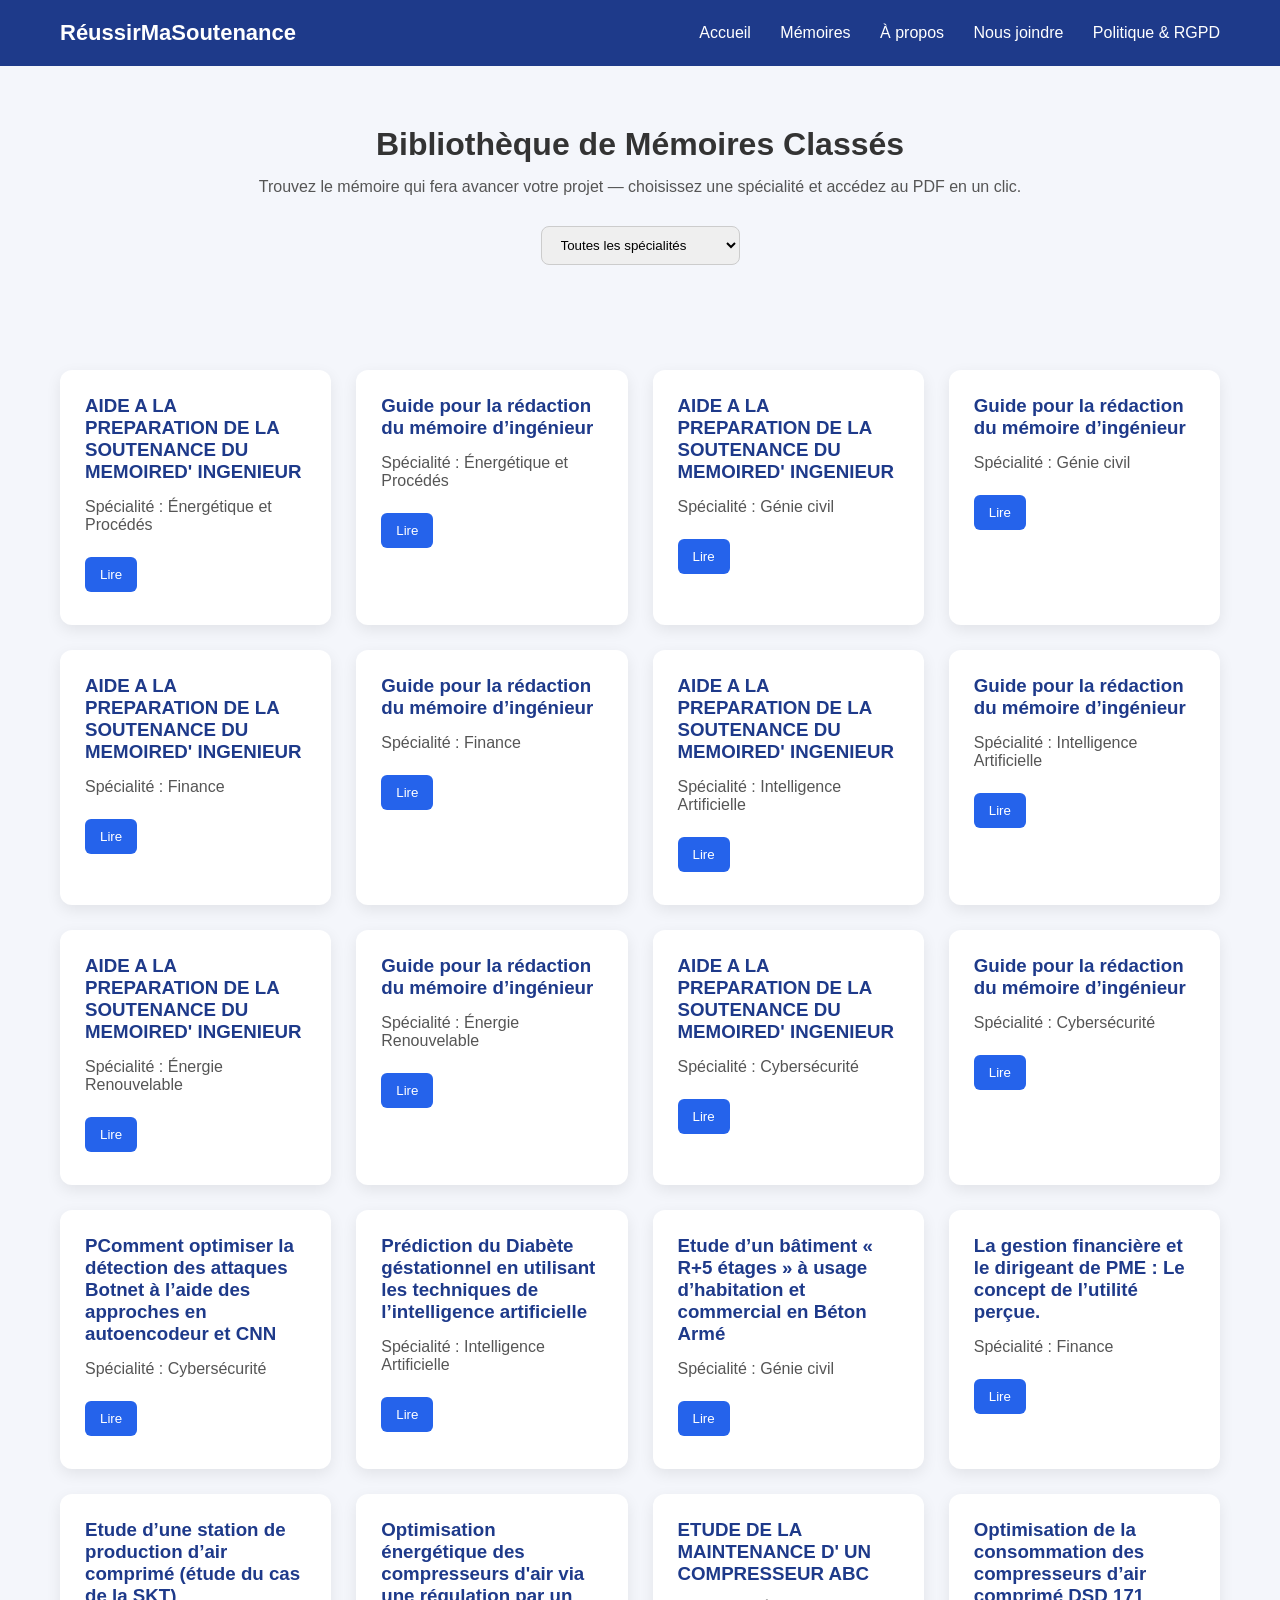
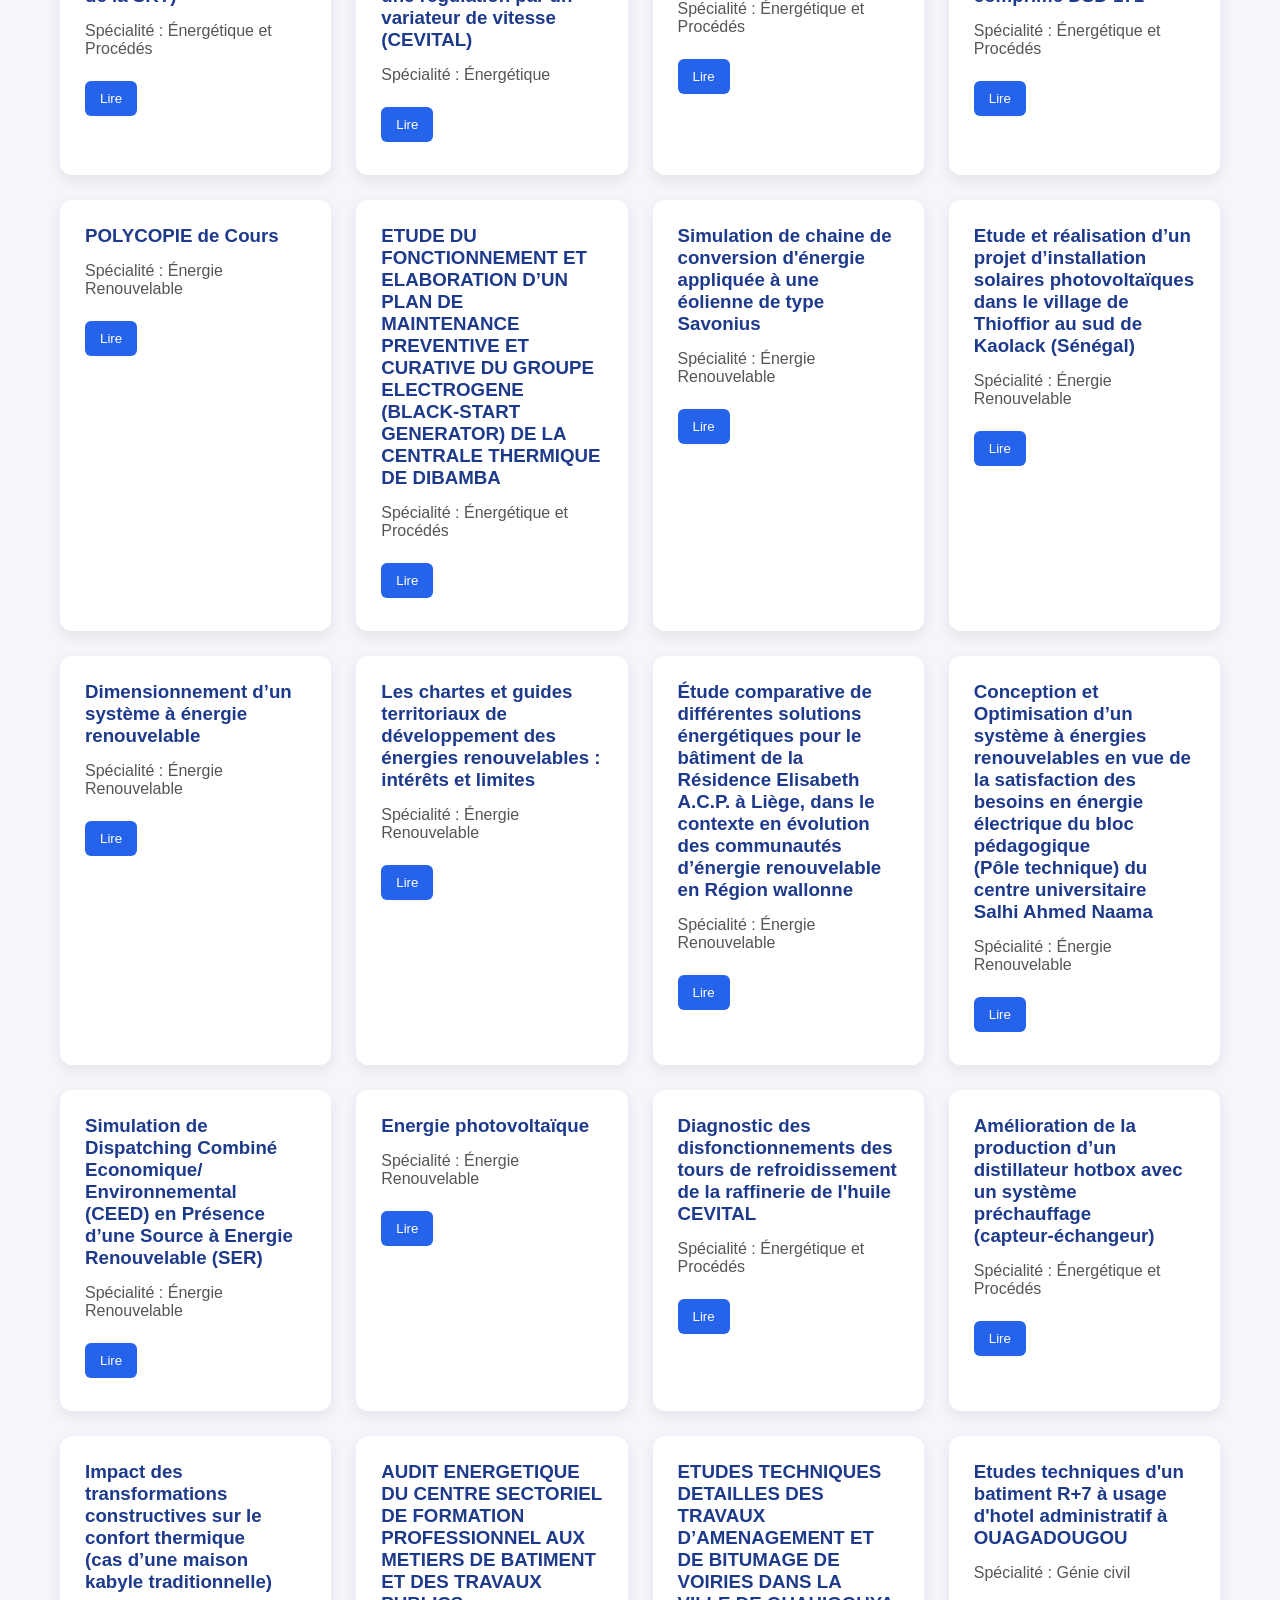
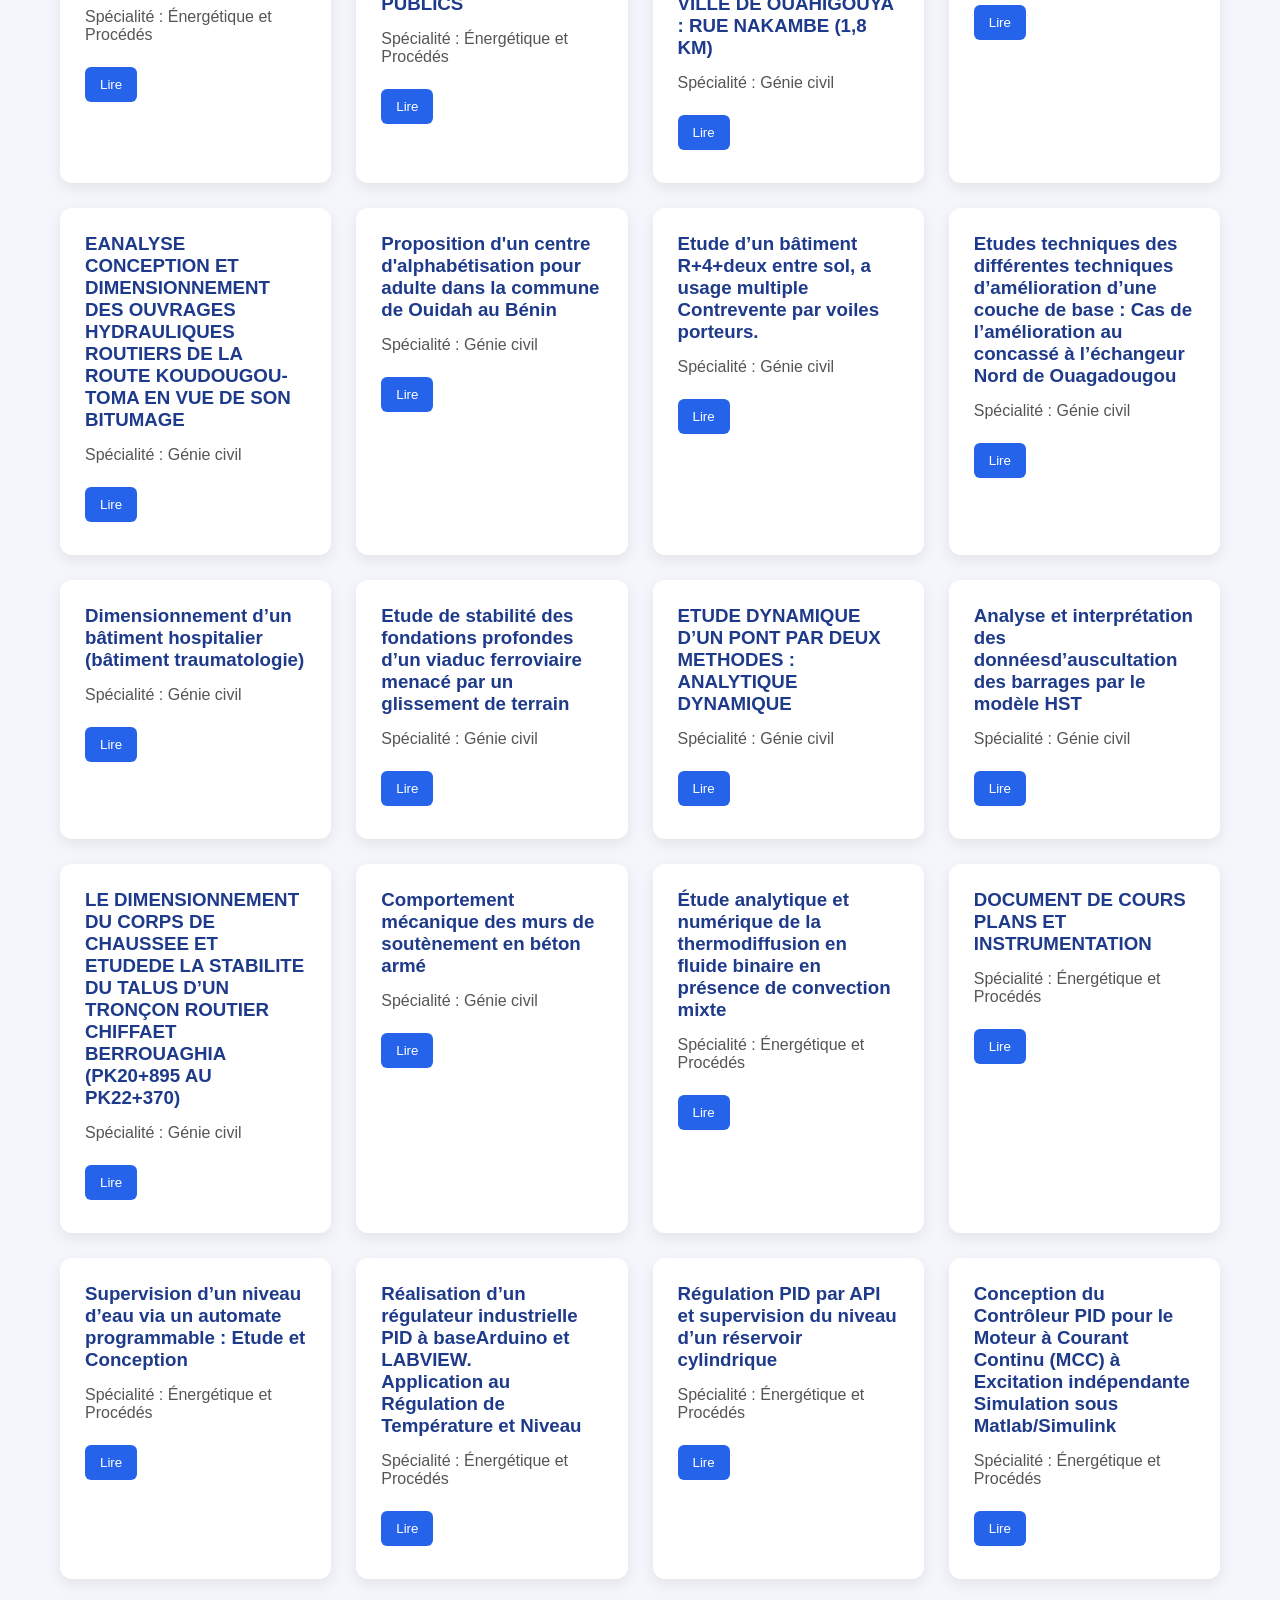
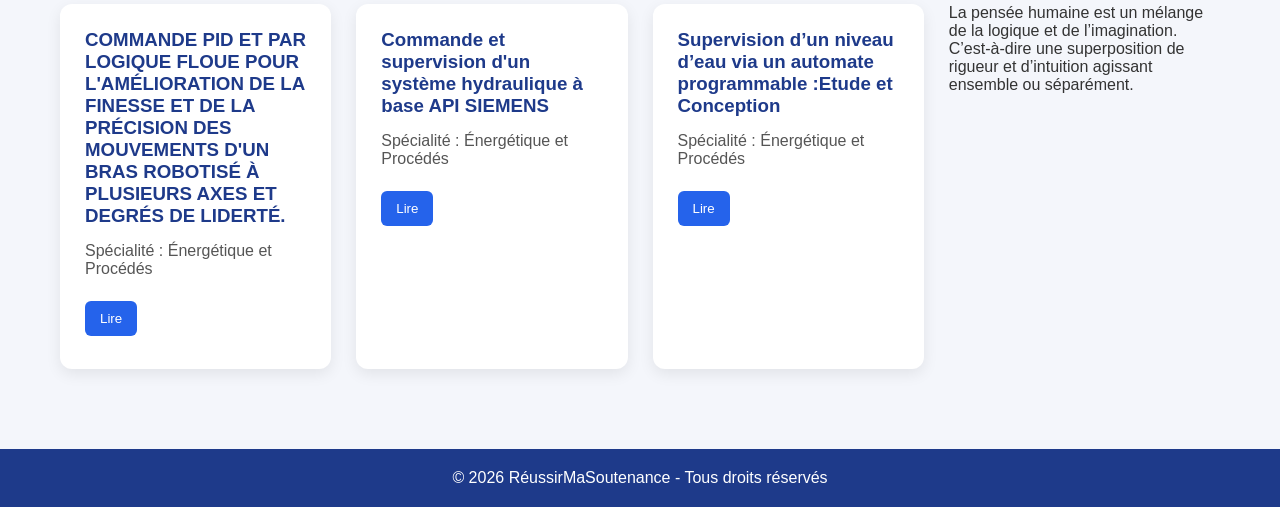
==== index.html @ 69432509 "Premier commit" ====
<!DOCTYPE html>
<html lang="fr">
<head>
    <meta charset="UTF-8">
    <title> RéussirMaSoutenance</title>
    <link rel="stylesheet" href="style.css">
</head>
<body>

<header>
    <div class="logo">RéussirMaSoutenance</div>
    <nav>
        <a href="index.html">Accueil</a>
        <a href="#memoireList">Mémoires</a>
        <a href="about.html">À propos</a>
        <a href="contact.html">Nous joindre</a>
        <a href="privacy.html">Politique & RGPD</a>
    </nav>
</header>

<section class="hero">
    <h1>Bibliothèque de Mémoires Classés</h1>
    <p>Trouvez le mémoire qui fera avancer votre projet — choisissez une spécialité et accédez au PDF en un clic.</p>

    <div class="filters">
        <select id="specialiteFilter">
            <option value="all">Toutes les spécialités</option>
            <option value="cyber">Cybersécurité</option>
            <option value="ia">Intelligence Artificielle</option>
            <option value="geniecivilbatiment">Génie civil </option>
            <option value="finance">Finance</option>
            <option value="energetique">Énergétique et Procédés</option>
            <option value="energierenouvelable">Énergie Renouvelable</option>
        </select>
    </div>

    <!-- Ajout manuel retiré — ajoutez des cartes directement dans la section .memoires si nécessaire -->
</section>

<section class="memoires" id="memoireList">
        <!-- 
                AJOUTER UN PDF MANUELLEMENT :
                ============================
                Ajoutez un bloc comme celui-ci pour chaque mémoire. Modifiez :
                - `data-specialite` : cyber, ia, geniecivilbatiment, finance, energetique, energierenouvelable
                - TITRE
                - `data-file` : collez ici l'URL Google Drive (partage) ou le chemin local.
                    Exemples de formats Drive acceptés :
                        https://drive.google.com/file/d/FILE_ID/view?usp=sharing
                        https://drive.google.com/open?id=FILE_ID
                    Le script convertira automatiquement en lien de prévisualisation `/preview`.
                Consultez `TEMPLATE_AJOUTER_PDF.html` pour des exemples complets.
        -->
    <div class="card" data-specialite="energetique">
        <h3>AIDE A LA PREPARATION DE LA SOUTENANCE DU MEMOIRED' INGENIEUR</h3>
        <p>Spécialité : Énergétique et Procédés</p>
        <p><button class="readBtn" data-file="https://drive.google.com/file/d/1I-27UsS-CmvescDhphxPfCfRJD5iIOjI/view?usp=sharing">Lire</button></p>
    </div>

    <div class="card" data-specialite="energetique">
        <h3>Guide pour la rédaction du mémoire d’ingénieur</h3>
        <p>Spécialité : Énergétique et Procédés</p>
        <p><button class="readBtn" data-file="https://drive.google.com/file/d/195if4gP5ZEdF13C-a2dWVFJRWFGsgoQi/view?usp=sharing">Lire</button></p>
    </div>
    
    <div class="card" data-specialite="geniecivilbatiment">
        <h3>AIDE A LA PREPARATION DE LA SOUTENANCE DU MEMOIRED' INGENIEUR</h3>
        <p>Spécialité : Génie civil </p>
        <p><button class="readBtn" data-file="https://drive.google.com/file/d/1I-27UsS-CmvescDhphxPfCfRJD5iIOjI/view?usp=sharing">Lire</button></p>
    </div>

    <div class="card" data-specialite="geniecivilbatiment">
        <h3>Guide pour la rédaction du mémoire d’ingénieur</h3>
        <p>Spécialité : Génie civil </p>
        <p><button class="readBtn" data-file="https://drive.google.com/file/d/195if4gP5ZEdF13C-a2dWVFJRWFGsgoQi/view?usp=sharing">Lire</button></p>
    </div>

    <div class="card" data-specialite="finance">
        <h3>AIDE A LA PREPARATION DE LA SOUTENANCE DU MEMOIRED' INGENIEUR</h3>
        <p>Spécialité : Finance</p>
        <p><button class="readBtn" data-file="https://drive.google.com/file/d/1I-27UsS-CmvescDhphxPfCfRJD5iIOjI/view?usp=sharing">Lire</button></p>
    </div>

    <div class="card" data-specialite="finance">
        <h3>Guide pour la rédaction du mémoire d’ingénieur</h3>
        <p>Spécialité : Finance</p>
        <p><button class="readBtn" data-file="https://drive.google.com/file/d/195if4gP5ZEdF13C-a2dWVFJRWFGsgoQi/view?usp=sharing">Lire</button></p>
    </div>

    <div class="card" data-specialite="ia">
        <h3>AIDE A LA PREPARATION DE LA SOUTENANCE DU MEMOIRED' INGENIEUR</h3>
        <p>Spécialité : Intelligence Artificielle</p>
        <p><button class="readBtn" data-file="https://drive.google.com/file/d/1I-27UsS-CmvescDhphxPfCfRJD5iIOjI/view?usp=sharing">Lire</button></p>
    </div>

    <div class="card" data-specialite="ia">
        <h3>Guide pour la rédaction du mémoire d’ingénieur</h3>
        <p>Spécialité : Intelligence Artificielle</p>
        <p><button class="readBtn" data-file="https://drive.google.com/file/d/195if4gP5ZEdF13C-a2dWVFJRWFGsgoQi/view?usp=sharing">Lire</button></p>
    </div>

    <div class="card" data-specialite="energirenouvelable">
        <h3>AIDE A LA PREPARATION DE LA SOUTENANCE DU MEMOIRED' INGENIEUR</h3>
        <p>Spécialité : Énergie Renouvelable</p>
        <p><button class="readBtn" data-file="https://drive.google.com/file/d/1I-27UsS-CmvescDhphxPfCfRJD5iIOjI/view?usp=sharing">Lire</button></p>
    </div>

    <div class="card" data-specialite="energirenouvelable">
        <h3>Guide pour la rédaction du mémoire d’ingénieur</h3>
        <p>Spécialité : Énergie Renouvelable</p>
        <p><button class="readBtn" data-file="https://drive.google.com/file/d/195if4gP5ZEdF13C-a2dWVFJRWFGsgoQi/view?usp=sharing">Lire</button></p>
    </div>

    <div class="card" data-specialite="cyber">
        <h3>AIDE A LA PREPARATION DE LA SOUTENANCE DU MEMOIRED' INGENIEUR</h3>
        <p>Spécialité : Cybersécurité</p>
        <p><button class="readBtn" data-file="https://drive.google.com/file/d/1I-27UsS-CmvescDhphxPfCfRJD5iIOjI/view?usp=sharing">Lire</button></p>
    </div>

    <div class="card" data-specialite="cyber">
        <h3>Guide pour la rédaction du mémoire d’ingénieur</h3>
        <p>Spécialité : Cybersécurité</p>
        <p><button class="readBtn" data-file="https://drive.google.com/file/d/195if4gP5ZEdF13C-a2dWVFJRWFGsgoQi/view?usp=sharing">Lire</button></p>
    </div>






    <div class="card" data-specialite="cyber">
        <h3>PComment optimiser la détection des attaques 
            Botnet à l’aide des approches en autoencodeur 
            et CNN 
        </h3>
        <p>Spécialité : Cybersécurité</p>
        <p><button class="readBtn" data-file="https://drive.google.com/file/d/1sgsrFlKIEor3-tk8x_Obka_rkz2AQKaf/view?usp=sharing">Lire</button></p>
    </div>

    <div class="card" data-specialite="ia">
        <h3>Prédiction du Diabète géstationnel en utilisant
            les techniques de l’intelligence artificielle
        </h3>
        <p>Spécialité : Intelligence Artificielle</p>
        <p><button class="readBtn" data-file="https://drive.google.com/file/d/1-PpB7oSvPiCElxVC6jP2LwL-lL3Pn_Qh/view?usp=sharing">Lire</button></p>
    </div>

    <div class="card" data-specialite="geniecivilbatiment">
        <h3>Etude d’un bâtiment « R+5 étages » à usage d’habitation 
            et commercial en Béton Armé 
        </h3>
        <p>Spécialité : Génie civil </p>
        <p><button class="readBtn" data-file="https://drive.google.com/file/d/1uxxfONYM1jEOQ0T4tfn2Ah_QgQ1kQ8WD/view?usp=sharing">Lire</button></p>
    </div>

    <div class="card" data-specialite="finance">
        <h3>La gestion financière et le dirigeant de PME : 
            Le concept de l’utilité perçue.
        </h3>
        <p>Spécialité : Finance</p>
        <p><button class="readBtn" data-file="https://drive.google.com/file/d/1dEZ-BVzmCai_CxWXoG8zr19pfBU74j_i/view?usp=sharing">Lire</button></p>
    </div>

    <div class="card" data-specialite="energetique">
        <h3>Etude d’une station de production d’air comprimé (étude du cas de la SKT)</h3>
        <p>Spécialité : Énergétique et Procédés</p>
        <p><button class="readBtn" data-file="https://drive.google.com/file/d/1qRFygb1rTrtSGzZQNjYPnlAM4KlkWFFS/view?usp=sharing">Lire</button></p>
    </div>

    <div class="card" data-specialite="energetique">
        <h3>Optimisation énergétique des compresseurs d'air via une régulation par un variateur de vitesse (CEVITAL)</h3>
        <p>Spécialité : Énergétique</p>
        <p><button class="readBtn" data-file="https://drive.google.com/file/d/1nX55fjpMblMKhVItnq4pPhwbVoKcxL8N/view?usp=sharing">Lire</button></p>
    </div>

    <div class="card" data-specialite="energetique">
        <h3>ETUDE DE LA MAINTENANCE D' UN COMPRESSEUR ABC</h3>
        <p>Spécialité : Énergétique et Procédés</p>
        <p><button class="readBtn" data-file="https://drive.google.com/file/d/1895JY6R-pCDIiZU2-IHntQ03KiwCFtHG/view?usp=sharing">Lire</button></p>
    </div>
    <div class="card" data-specialite="energetique">
        <h3>Optimisation de la consommation des 
            compresseurs d’air comprimé DSD 171</h3>
        <p>Spécialité : Énergétique et Procédés</p>
        <p><button class="readBtn" data-file="https://drive.google.com/file/d/11LcHmKXVaM1HRxqQ_ariacXEZqDKlQvK/view?usp=sharing">Lire</button></p>
    </div>

    <div class="card" data-specialite="energierenouvelable">
        <h3>POLYCOPIE de Cours</h3>
        <p>Spécialité : Énergie Renouvelable</p>
        <p><button class="readBtn" data-file="http://dspace.univ-relizane.dz/home/bitstream/123456789/246/1/Polycopie%20de%20cours-EnR%20mostefa.pdf">Lire</button>
        </p>
    </div>

    <div class="card" data-specialite="energetique">
        <h3>ETUDE DU FONCTIONNEMENT ET ELABORATION D’UN 
            PLAN DE MAINTENANCE  PREVENTIVE ET CURATIVE DU 
            GROUPE ELECTROGENE (BLACK-START GENERATOR) 
            DE LA CENTRALE THERMIQUE DE DIBAMBA
        </h3>
        <p>Spécialité : Énergétique et Procédés</p>
        <p><button class="readBtn" data-file="http://documentation.2ie-edu.org/cdi2ie/opac_css/doc_num.php?explnum_id=1888">Lire</button></p>
    </div>

    <div class="card" data-specialite="energierenouvelable">
        <h3>Simulation de chaine de conversion d'énergie appliquée à une éolienne de type Savonius</h3>
        <p>Spécialité : Énergie Renouvelable</p>
        <p><button class="readBtn" data-file="https://drive.google.com/file/d/1J5ftZnARX_DW3PONJX9fO7owbAvKYThh/view?usp=sharing">Lire</button>
        </p>
    </div>

    <div class="card" data-specialite="energierenouvelable">
        <h3>Etude et réalisation d’un projet d’installation solaires photovoltaïques dans le village de Thioffior au sud de Kaolack (Sénégal)</h3>
        <p>Spécialité : Énergie Renouvelable</p>
        <p><button class="readBtn" data-file="https://drive.google.com/file/d/1R5t_Wq7ktleWOecb65y6dgpR5VcmFZta/view?usp=sharing">Lire</button>
        </p>
    </div>

    <div class="card" data-specialite="energierenouvelable">
        <h3>Dimensionnement d’un système à énergie renouvelable </h3>
        <p>Spécialité : Énergie Renouvelable</p>
        <p><button class="readBtn" data-file="https://drive.google.com/file/d/1Zo-CXzuij4m_EXTfq-eeYruJxWOuMkkL/view?usp=sharing">Lire</button></p>
    </div>

    <div class="card" data-specialite="energierenouvelable">
        <h3>Les chartes et guides territoriaux de développement des énergies renouvelables : intérêts et limites </h3>
        <p>Spécialité : Énergie Renouvelable</p>
        <p><button class="readBtn" data-file="https://drive.google.com/file/d/1_0XN8c6uB1-KXU_67EQSzO67aLO_e-Xr/view?usp=sharing">Lire</button>
        </p>
    </div>

    <div class="card" data-specialite="energierenouvelable">
        <h3>Étude comparative de différentes solutions énergétiques pour le bâtiment de la Résidence Elisabeth A.C.P. à Liège, dans le contexte en évolution des communautés d’énergie renouvelable en Région wallonne </h3>
        <p>Spécialité : Énergie Renouvelable</p>
        <p><button class="readBtn" data-file="https://drive.google.com/file/d/1mZnPsFcqh269B3i-74i-JfLfcOyAzI0z/view?usp=sharing">Lire</button>
        </p>
    </div>

    <div class="card" data-specialite="energierenouvelable">
        <h3>Conception et Optimisation d’un système à énergies renouvelables en 
            vue de la satisfaction des besoins en énergie électrique du bloc 
            pédagogique <br>(Pôle technique) du centre universitaire Salhi Ahmed 
            Naama
        </h3>
        <p>Spécialité : Énergie Renouvelable</p>
        <p><button class="readBtn" data-file="https://drive.google.com/file/d/1UoC-T9HyCEMjxkI6K7CsLMEbFv5H5K6m/view?usp=sharing">Lire</button></p>
    </div>

    <div class="card" data-specialite="energierenouvelable">
        <h3>Simulation de Dispatching Combiné Economique/ 
            Environnemental (CEED) en Présence d’une Source à Energie 
            Renouvelable (SER)
        </h3>
        <p>Spécialité : Énergie Renouvelable</p>
        <p><button class="readBtn" data-file="https://drive.google.com/file/d/1hmL1PIT1Rz7K1dckFWQjgN7MbRF7y0Wo/view?usp=sharing">Lire</button></p>
    </div>

    <div class="card" data-specialite="energierenouvelable">
        <h3>Energie photovoltaïque </h3>
        <p>Spécialité : Énergie Renouvelable</p>
        <p><button class="readBtn" data-file="https://drive.google.com/file/d/1do-d77jU9TqHGGLgQls95K5glog9sMuF/view?usp=sharing">Lire</button></p>
    </div>

    <div class="card" data-specialite="energetique">
        <h3>Diagnostic des disfonctionnements des tours de refroidissement de la raffinerie de l'huile CEVITAL</h3>
        <p>Spécialité : Énergétique et Procédés</p>
        <p><button class="readBtn" data-file="https://drive.google.com/file/d/1AAm-7mzVUiazlMBtWvfN7eYAZVN9y-bF/view?usp=sharing">Lire</button></p>
    </div>

    <div class="card" data-specialite="energetique">
        <h3>Amélioration de la production d’un distillateur hotbox avec un système préchauffage (capteur-échangeur)</h3>
        <p>Spécialité : Énergétique et Procédés</p>
        <p><button class="readBtn" data-file="https://drive.google.com/file/d/1Fj6o9fBop23eRyxRU-z23-xZ17P6v1PR/view?usp=sharing">Lire</button></p>
    </div>

    <div class="card" data-specialite="energetique">
        <h3>Impact des transformations constructives sur le confort thermique <br> (cas d’une maison kabyle traditionnelle)</h3>
        <p>Spécialité : Énergétique et Procédés</p>
        <p><button class="readBtn" data-file="https://drive.google.com/file/d/1Y1FSUcd8mu3nIHxOhTyeR9u-7nptBeB_/view?usp=sharing">Lire</button></p>
    </div>


    <div class="card" data-specialite="energetique">
        <h3>AUDIT ENERGETIQUE DU CENTRE SECTORIEL DE FORMATION PROFESSIONNEL AUX METIERS DE BATIMENT ET DES TRAVAUX PUBLICS
        </h3>
        <p>Spécialité : Énergétique et Procédés</p>
        <p><button class="readBtn" data-file="https://drive.google.com/file/d/1-EsS9frqHQW1_cmUFcfwRC2q7oUJM7C-/view?usp=sharing">Lire</button></p>
    </div>

    <div class="card" data-specialite="geniecivilbatiment">
        <h3>ETUDES TECHNIQUES DETAILLES DES TRAVAUX 
            D’AMENAGEMENT ET DE BITUMAGE DE VOIRIES DANS LA VILLE 
            DE OUAHIGOUYA : RUE NAKAMBE (1,8 KM)
        </h3>
        <p>Spécialité : Génie civil </p>
        <p><button class="readBtn" data-file="http://documentation.2ie-edu.org/cdi2ie/opac_css/doc_num.php?explnum_id=3177">Lire</button></p>
    </div>

    <div class="card" data-specialite="geniecivilbatiment">
        <h3>Etudes techniques d'un batiment R+7 à usage d'hotel administratif à OUAGADOUGOU
        </h3>
        <p>Spécialité : Génie civil </p>
        <p><button class="readBtn" data-file="http://documentation.2ie-edu.org/cdi2ie/opac_css/doc_num.php?explnum_id=205">Lire</button></p>
    </div>


    <div class="card" data-specialite="geniecivilbatiment">
        <h3>EANALYSE CONCEPTION ET DIMENSIONNEMENT DES 
            OUVRAGES HYDRAULIQUES ROUTIERS DE LA ROUTE 
            KOUDOUGOU-TOMA EN VUE DE SON BITUMAGE
        </h3>
        <p>Spécialité : Génie civil </p>
        <p><button class="readBtn" data-file="http://documentation.2ie-edu.org/cdi2ie/opac_css/doc_num.php?explnum_id=763">Lire</button></p>
    </div>

    <div class="card" data-specialite="geniecivilbatiment">
        <h3>Proposition d'un centre d'alphabétisation pour adulte dans la commune de Ouidah au Bénin 
        </h3>
        <p>Spécialité : Génie civil </p>
        <p><button class="readBtn" data-file="https://fr.scribd.com/document/552339808/document-de-soutenance-de-licence-en-architecture">Lire</button></p>
    </div>

    <div class="card" data-specialite="geniecivilbatiment">
        <h3>Etude d’un bâtiment R+4+deux entre sol, a usage multiple Contrevente par voiles porteurs.  
        </h3>
        <p>Spécialité : Génie civil </p>
        <p><button class="readBtn" data-file="http://dspace.univ-bouira.dz:8080/jspui/bitstream/123456789/3277/1/m%C3%A9moire%202017.pdf">Lire</button></p>
    </div>

    <div class="card" data-specialite="geniecivilbatiment">
        <h3>Etudes techniques des différentes techniques d’amélioration 
            d’une couche de base : Cas de l’amélioration au concassé à 
            l’échangeur Nord de Ouagadougou  
        </h3>
        <p>Spécialité : Génie civil </p>
        <p><button class="readBtn" data-file="http://documentation.2ie-edu.org/cdi2ie/opac_css/doc_num.php?explnum_id=2612">Lire</button></p>
    </div>

    <div class="card" data-specialite="geniecivilbatiment">
        <h3>Dimensionnement d’un bâtiment hospitalier (bâtiment traumatologie) </h3>
        <p>Spécialité : Génie civil </p>
        <p><button class="readBtn" data-file="http://documentation.2ie-edu.org/cdi2ie/opac_css/doc_num.php?explnum_id=431">Lire</button></p>
    </div>

    <div class="card" data-specialite="geniecivilbatiment">
        <h3>Etude de stabilité des fondations profondes d’un viaduc ferroviaire menacé par un glissement de terrain</h3>
        <p>Spécialité : Génie civil </p>
        <p><button class="readBtn" data-file="https://drive.google.com/file/d/1xtkkj7BepWCVC-y6lsGhJBjralXFqLrO/view?usp=sharing">Lire</button></p>
    </div>

     <div class="card" data-specialite="geniecivilbatiment">
        <h3>ETUDE DYNAMIQUE D’UN PONT PAR DEUX METHODES : <BR> ANALYTIQUE DYNAMIQUE</h3>
        <p>Spécialité : Génie civil </p>
        <p><button class="readBtn" data-file="https://drive.google.com/file/d/11QlQ58ebtIZM-DL8ZB9kWumB5FAHRyMx/view?usp=sharing">Lire</button></p>
    </div>

    <div class="card" data-specialite="geniecivilbatiment">
        <h3>Analyse et interprétation des donnéesd’auscultation des barrages par le modèle HST</h3>
        <p>Spécialité : Génie civil </p>
        <p><button class="readBtn" data-file="https://drive.google.com/file/d/1OVEdf0xLj46y2vxkt9y4MgdbwGMaxYsn/view?usp=sharing">Lire</button></p>
    </div>

    <div class="card" data-specialite="geniecivilbatiment">
        <h3>LE DIMENSIONNEMENT DU CORPS DE CHAUSSEE ET ETUDEDE LA STABILITE DU TALUS D’UN TRONÇON ROUTIER CHIFFAET BERROUAGHIA (PK20+895 AU PK22+370)</h3>
        <p>Spécialité : Génie civil </p>
        <p><button class="readBtn" data-file="https://drive.google.com/file/d/16uWD3OScCJeXkoLwNtcKdhxSC9rH_Jtd/view?usp=sharing">Lire</button></p>
    </div>

    <div class="card" data-specialite="geniecivilbatiment">
        <h3>Comportement mécanique des murs de soutènement en béton armé</h3>
        <p>Spécialité : Génie civil </p>
        <p><button class="readBtn" data-file="https://drive.google.com/file/d/1QraqHKjMzyK4_8sxIl4_7Ozab03Mmw8f/view?usp=sharing">Lire</button></p>
    </div>

    <div class="card" data-specialite="energetique">
        <h3>Étude analytique et numérique de la thermodiffusion en fluide binaire en présence de convection mixte</h3>
        <p>Spécialité : Énergétique et Procédés</p>
        <p><button class="readBtn" data-file="https://drive.google.com/file/d/157vjVKiSh-ZyFGYvJo7HyRNbAQh3UIfc/view?usp=sharing">Lire</button></p>
    </div>

    <div class="card" data-specialite="energetique">
        <h3>DOCUMENT DE COURS PLANS ET INSTRUMENTATION </h3>
        <p>Spécialité : Énergétique et Procédés</p>
        <p><button class="readBtn" data-file="https://fr.scribd.com/document/710188321/Les-Plans-en-Instrumentation-1705253555">Lire</button></p>
    </div>

     <div class="card" data-specialite="energetique">
        <h3>Supervision d’un niveau d’eau via un automate programmable : Etude et Conception   </h3>
        <p>Spécialité : Énergétique et Procédés</p>
        <p><button class="readBtn" data-file="http://dspace.univ-tiaret.dz/bitstream/123456789/2577/1/TH.M.GE.FR.2022.13.pdf">Lire</button></p>
    </div>

    <div class="card" data-specialite="energetique">
        <h3>Réalisation d’un régulateur industrielle PID à baseArduino et LABVIEW. <br>Application au Régulation de Température et Niveau </h3>
        <p>Spécialité : Énergétique et Procédés</p>
        <p><button class="readBtn" data-file="https://drive.google.com/file/d/1_xxmLNVcbkl0L-QXaZS4nsoavdrOt6TB/view?usp=sharing">Lire</button></p>
    </div>

    <div class="card" data-specialite="energetique">
        <h3>Régulation PID par API et supervision du niveau d’un réservoir cylindrique</h3>
        <p>Spécialité : Énergétique et Procédés</p>
        <p><button class="readBtn" data-file="https://drive.google.com/file/d/1XNxv1WZMedAUHe8t77tag23kZ8nz_12C/view?usp=sharing">Lire</button></p>
    </div>

    <div class="card" data-specialite="energetique">
        <h3>Conception du Contrôleur PID pour le Moteur à Courant Continu (MCC) à Excitation indépendante Simulation sous Matlab/Simulink</h3>
        <p>Spécialité : Énergétique et Procédés</p>
        <p><button class="readBtn" data-file="https://drive.google.com/file/d/1Bs-pKEmOrODKm74thplsqwPu1wcCWW0m/view?usp=sharing">Lire</button></p>
    </div>

    <div class="card" data-specialite="energetique">
        <h3>COMMANDE PID ET PAR LOGIQUE FLOUE POUR L'AMÉLIORATION DE LA FINESSE ET DE LA PRÉCISION DES MOUVEMENTS D'UN BRAS ROBOTISÉ À PLUSIEURS AXES ET DEGRÉS DE LIDERTÉ.</h3>
        <p>Spécialité : Énergétique et Procédés</p>
        <p><button class="readBtn" data-file="https://drive.google.com/file/d/1cohlRf8tWYMb50p9Aw2bkM-v-WruoJRs/view?usp=sharing">Lire</button></p>
    </div>

    <div class="card" data-specialite="energetique">
        <h3>Commande et supervision d'un système hydraulique à base API SIEMENS</h3>
        <p>Spécialité : Énergétique et Procédés</p>
        <p><button class="readBtn" data-file="https://drive.google.com/file/d/1qFIKMCaWPieCRNa694fjSzSOBhM7G5fr/view?usp=sharing">Lire</button></p>
    </div>

    <div class="card" data-specialite="energetique">
        <h3>Supervision d’un niveau d’eau via un automate programmable :Etude et Conception</h3>
        <p>Spécialité : Énergétique et Procédés</p>
        <p><button class="readBtn" data-file="https://drive.google.com/file/d/1UFq4DoXbOrz9gvBFBadbbRiV0fy2C9l6/view?usp=sharing">Lire</button></p>
    </div>


La pensée humaine est un mélange de la logique et de l’imagination. C’est-à-dire une 
superposition de rigueur et d’intuition agissant ensemble ou séparément.
</section>

<!-- La lecture s'ouvre maintenant dans un nouvel onglet; la modal a été retirée. -->

<footer>
    <p>© 2026 RéussirMaSoutenance - Tous droits réservés</p>
</footer>

<script src="script.js"></script>
</body>
</html>
---- style.css ----
* {
    margin: 0;
    padding: 0;
    box-sizing: border-box;
    font-family: 'Segoe UI', sans-serif;
}

body {
    background: #f4f6fb;
    color: #333;
}

/* HEADER */

header {
    display: flex;
    justify-content: space-between;
    align-items: center;
    padding: 20px 60px;
    background-color: #1e3a8a;
    color: white;
}

.logo {
    font-size: 22px;
    font-weight: bold;
}

nav a {
    color: white;
    text-decoration: none;
    margin-left: 25px;
    font-weight: 500;
}

nav a:hover {
    opacity: 0.8;
}

/* HERO */

.hero {
    text-align: center;
    padding: 60px 20px;
}

.hero h1 {
    font-size: 32px;
    margin-bottom: 15px;
}

.hero p {
    color: #555;
    margin-bottom: 25px;
}

.filters select {
    padding: 10px 15px;
    margin: 5px;
    border-radius: 8px;
    border: 1px solid #ccc;
    cursor: pointer;
}

/* MEMOIRES */

.memoires {
    display: grid;
    grid-template-columns: repeat(auto-fit, minmax(260px, 1fr));
    gap: 25px;
    padding: 40px 60px;
}

.card {
    background: white;
    padding: 25px;
    border-radius: 12px;
    box-shadow: 0 5px 15px rgba(0,0,0,0.08);
    transition: 0.3s ease;
}

.card:hover {
    transform: translateY(-5px);
}

.card h3 {
    margin-bottom: 15px;
    color: #1e3a8a;
}

.card p {
    margin-bottom: 8px;
    color: #555;
}

.card button {
    margin-top: 15px;
    padding: 10px 15px;
    border: none;
    background-color: #2563eb;
    color: white;
    border-radius: 6px;
    cursor: pointer;
    transition: 0.3s;
}

.card button:hover {
    background-color: #1d4ed8;
}

/* FOOTER */

footer {
    text-align: center;
    padding: 20px;
    background-color: #1e3a8a;
    color: white;
    margin-top: 40px;
}

/* RESPONSIVE */

@media(max-width: 768px) {
    header {
        flex-direction: column;
    }

    nav {
        margin-top: 10px;
    }

    .memoires {
        padding: 20px;
    }
}
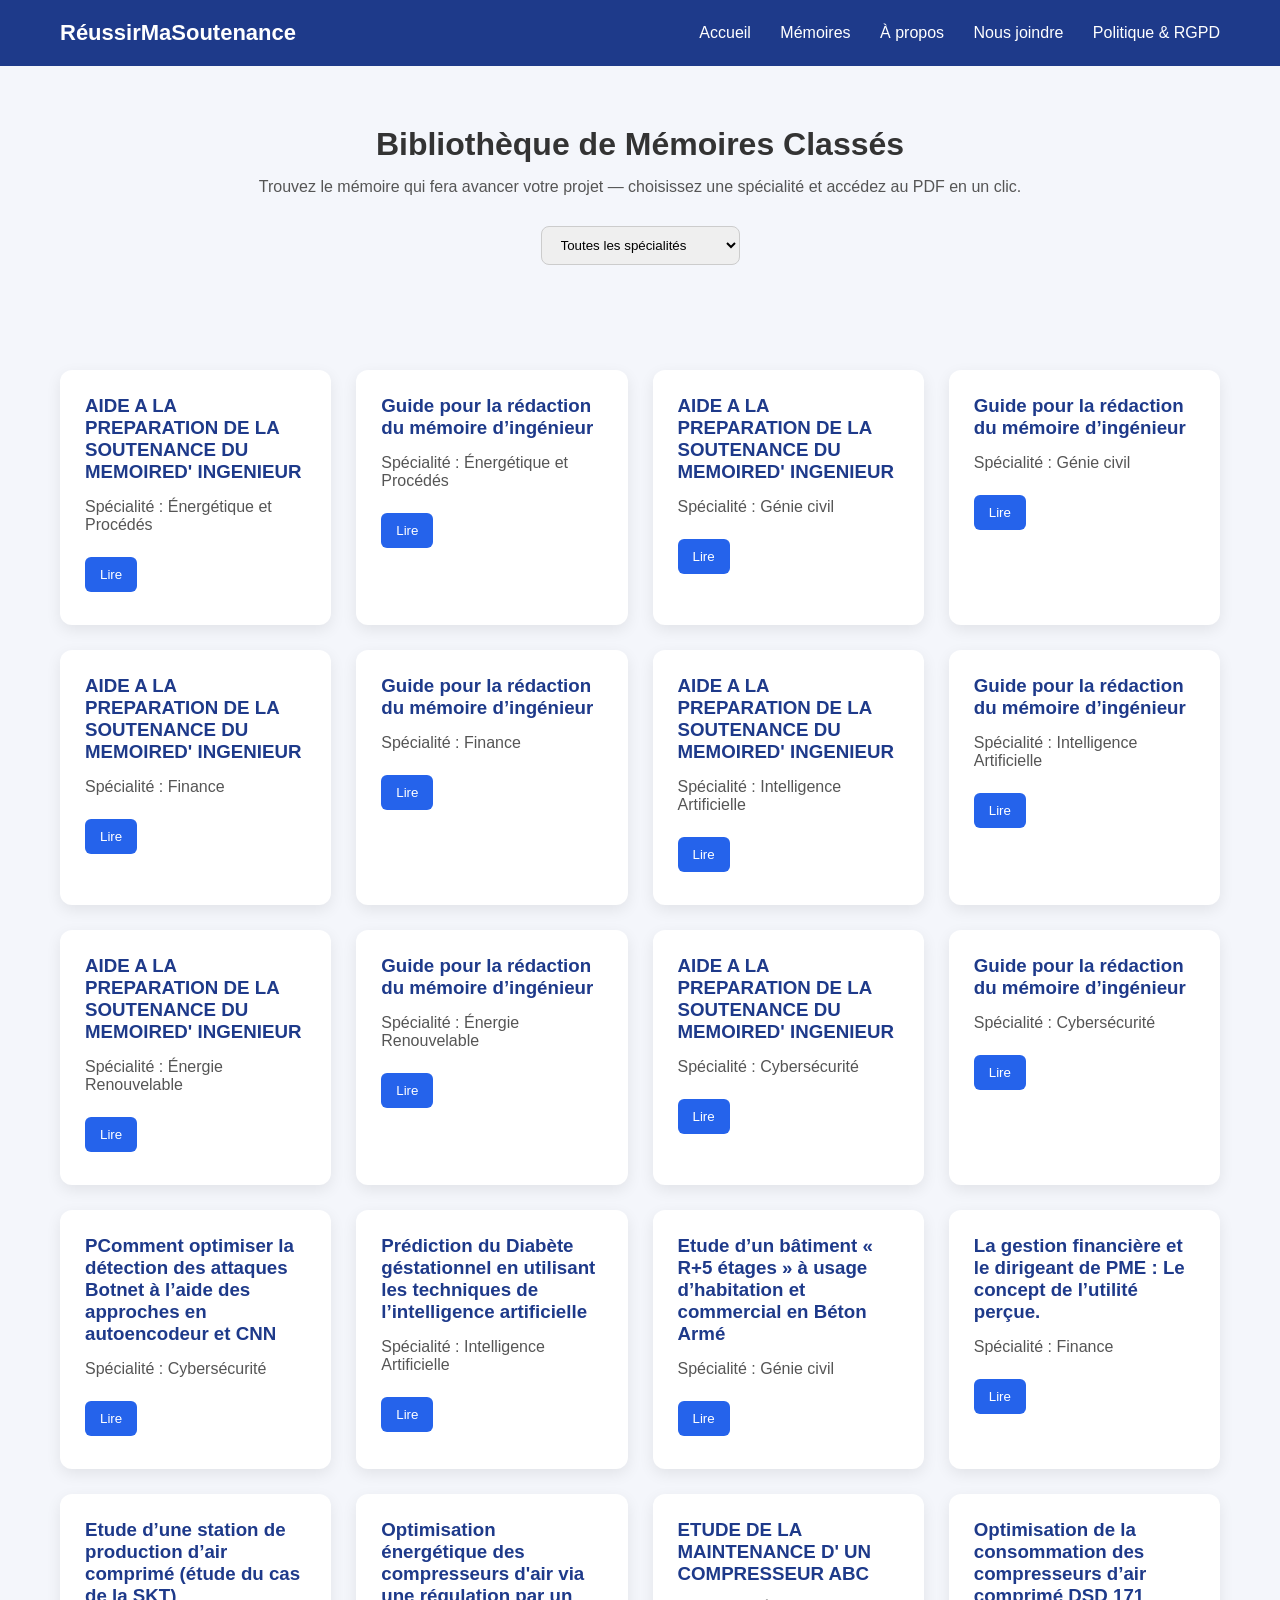
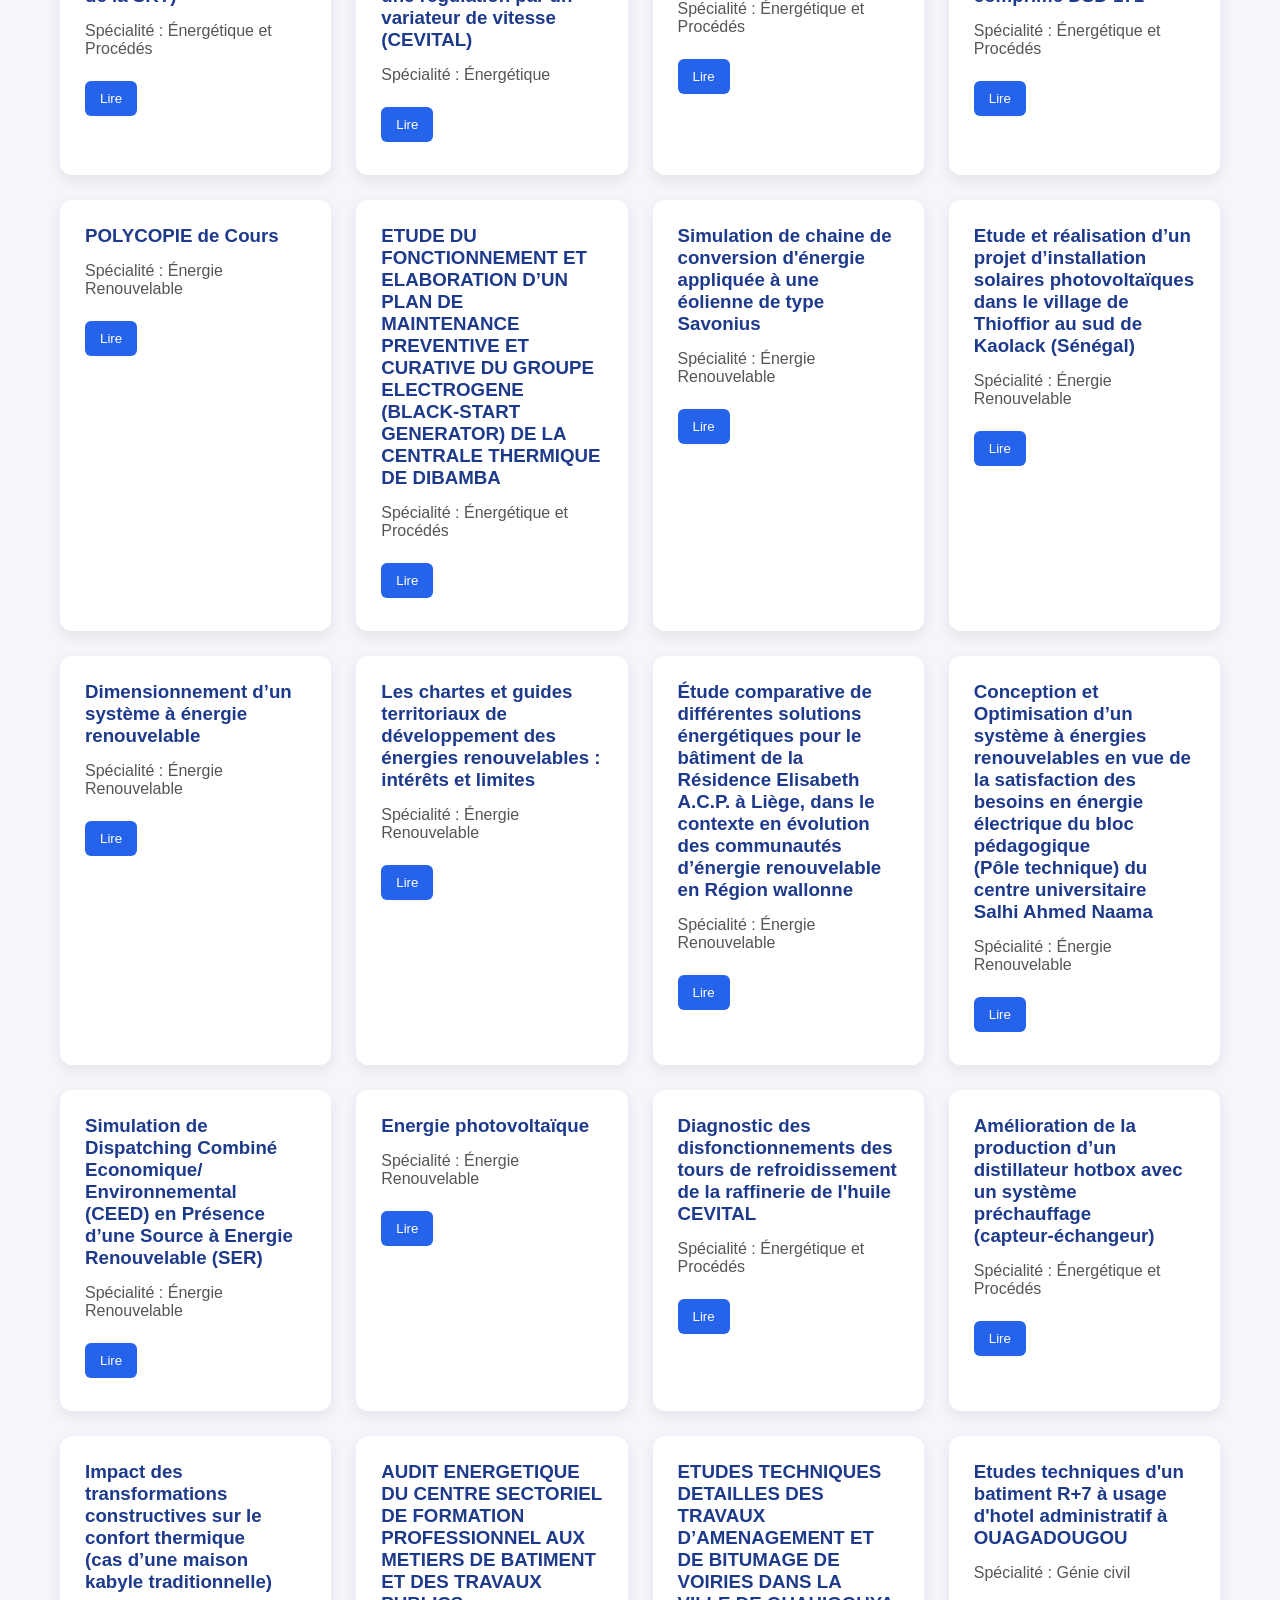
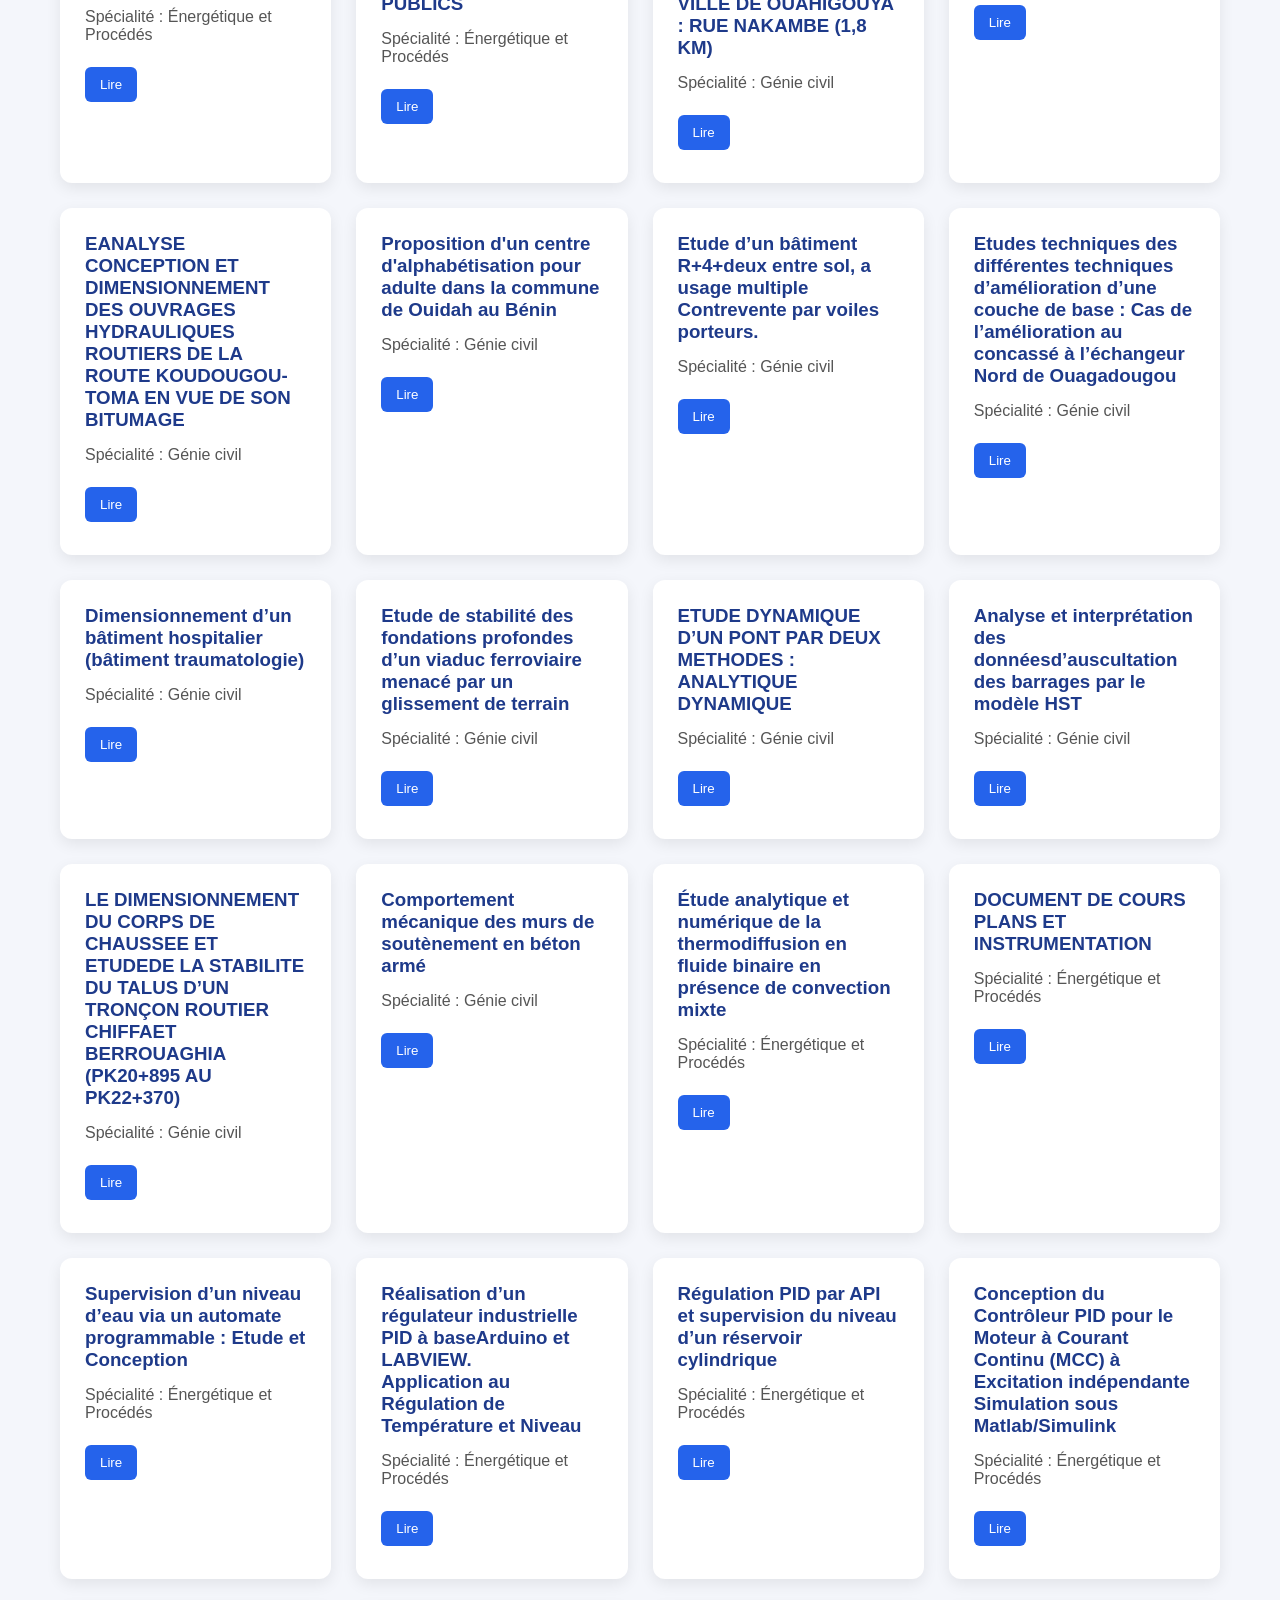
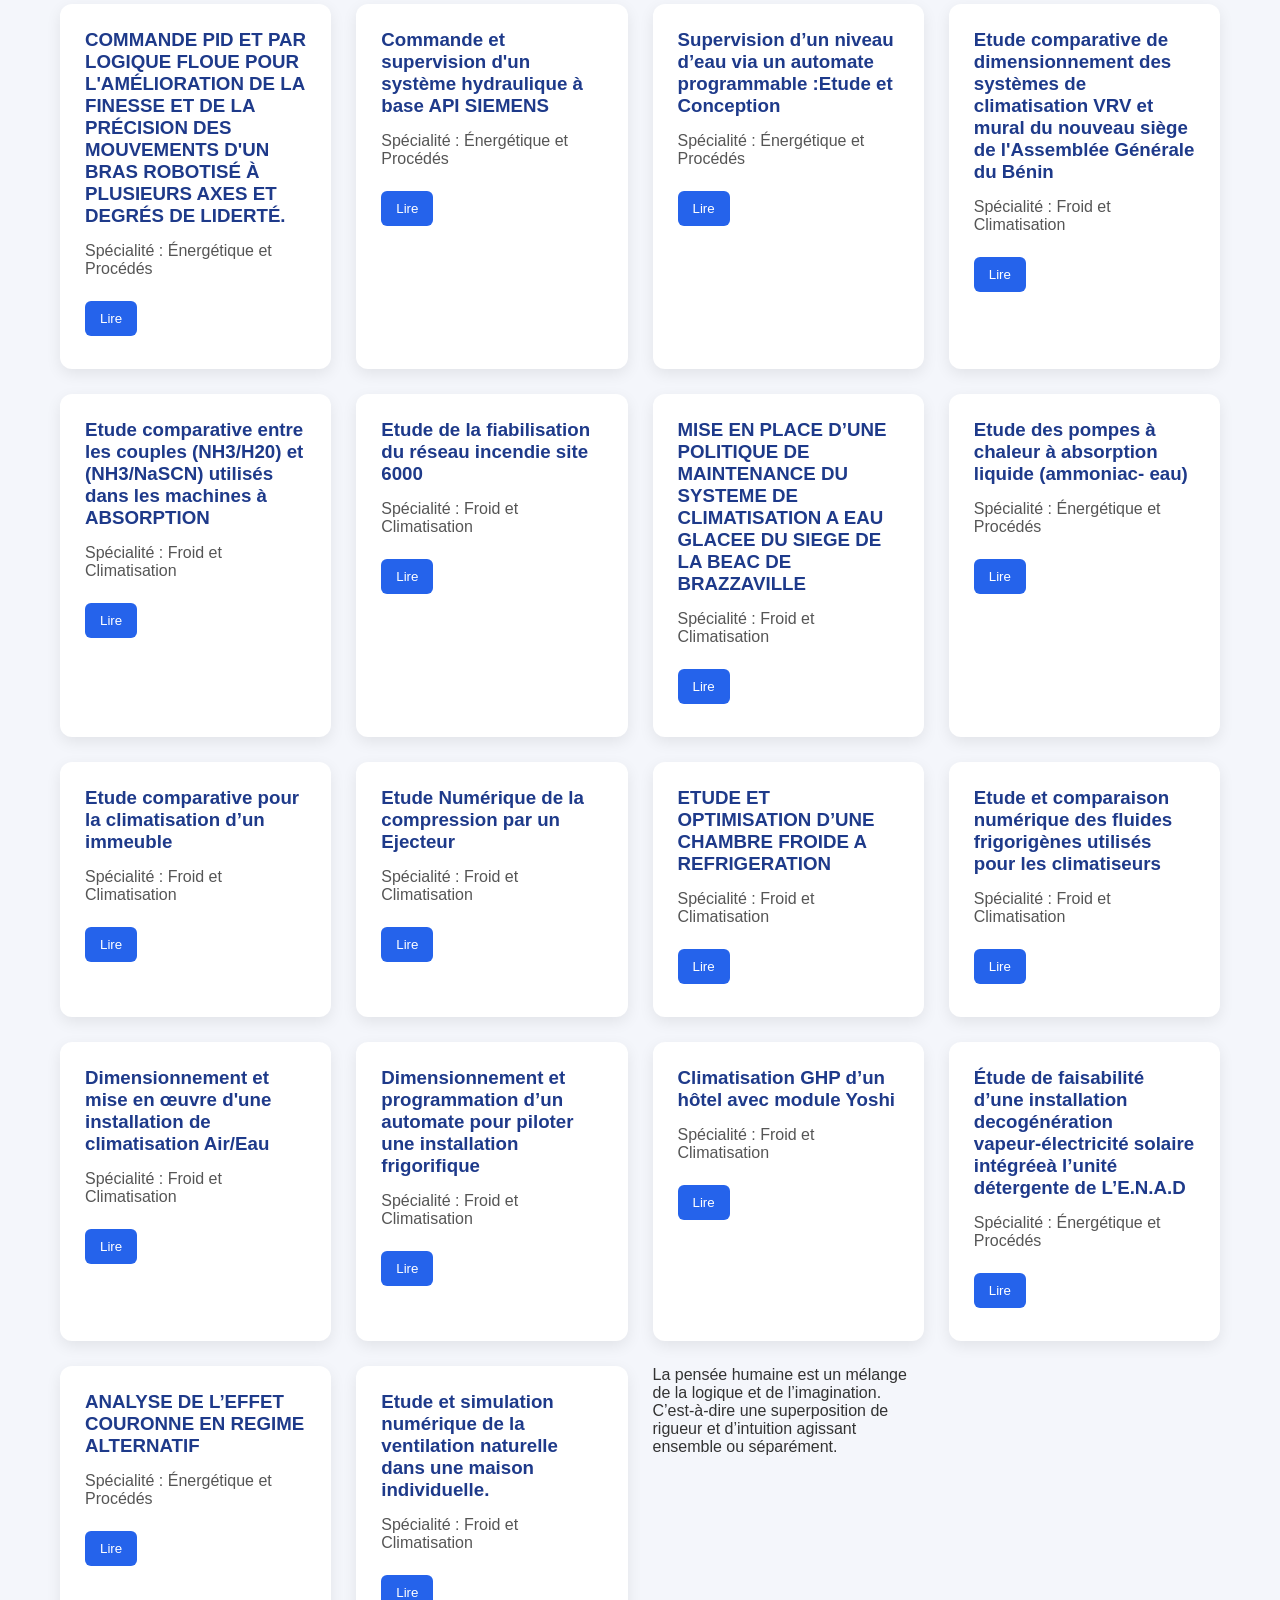
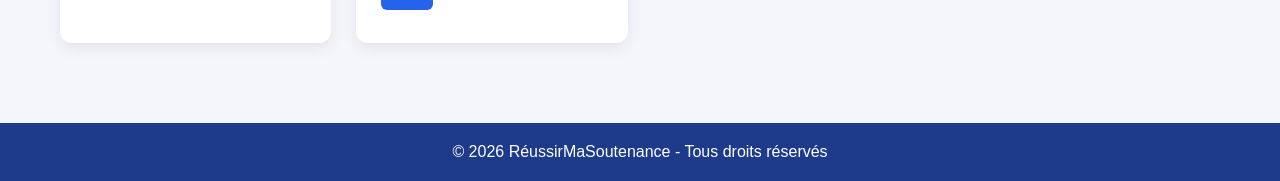
==== commit 4816c165: "Deuxième commit" ====
--- a/index.html
+++ b/index.html
@@ -31,6 +31,8 @@
             <option value="finance">Finance</option>
             <option value="energetique">Énergétique et Procédés</option>
             <option value="energierenouvelable">Énergie Renouvelable</option>
+            <option value="froidetclimatisation">Froid et Climatisation</option>
+        
         </select>
     </div>
 
@@ -426,9 +428,100 @@
         <p><button class="readBtn" data-file="https://drive.google.com/file/d/1UFq4DoXbOrz9gvBFBadbbRiV0fy2C9l6/view?usp=sharing">Lire</button></p>
     </div>
 
-
-La pensée humaine est un mélange de la logique et de l’imagination. C’est-à-dire une 
-superposition de rigueur et d’intuition agissant ensemble ou séparément.
+    <div class="card" data-specialite="froid-climatisation">
+        <h3>Etude comparative de dimensionnement des systèmes de climatisation VRV et mural du nouveau siège de l'Assemblée Générale du Bénin </h3>
+        <p>Spécialité : Froid et Climatisation</p>
+        <p><button class="readBtn" data-file="https://fr.scribd.com/document/963294928/Memoire-de-Soutenance-condensation">Lire</button></p>
+    </div>
+
+    <div class="card" data-specialite="froid-climatisation">
+        <h3>Etude comparative entre les couples (NH3/H20) et (NH3/NaSCN) utilisés dans les machines à ABSORPTION </h3>
+        <p>Spécialité : Froid et Climatisation</p>
+        <p><button class="readBtn" data-file="https://drive.google.com/file/d/1qmHOy-xLGmtOEkotzJXpWPVV3Y8G71dA/view?usp=sharing">Lire</button></p>
+    </div>
+
+    <div class="card" data-specialite="froid-climatisation">
+        <h3>Etude de la fiabilisation du réseau incendie site 6000 </h3>
+        <p>Spécialité : Froid et Climatisation</p>
+        <p><button class="readBtn" data-file="https://fr.scribd.com/document/765421769/Memoire-de-Soutenance">Lire</button></p>
+    </div>
+
+    <div class="card" data-specialite="froid-climatisation">
+        <h3>MISE EN PLACE D’UNE POLITIQUE  DE MAINTENANCE DU SYSTEME DE CLIMATISATION A EAU GLACEE  DU SIEGE DE LA BEAC DE BRAZZAVILLE</h3>
+        <p>Spécialité : Froid et Climatisation</p>
+        <p><button class="readBtn" data-file="https://drive.google.com/file/d/1xF1o1Z1dOm8BjPexAqh19rx6sbPDA40Y/view?usp=sharing">Lire</button></p>
+    </div>
+    
+    <div class="card" data-specialite="energetique">
+        <h3> Etude des pompes à chaleur à absorption liquide (ammoniac- eau)</h3>
+        <p>Spécialité : Énergétique et Procédés</p>
+        <p><button class="readBtn" data-file="https://drive.google.com/file/d/1itNIXvGaRuvnrREtkyt-OkbXlaI_Fk9V/view?usp=sharing">Lire</button></p>
+    </div>
+    
+    <div class="card" data-specialite="froid-climatisation">
+        <h3> Etude comparative pour la climatisation d’un immeuble </h3>
+        <p>Spécialité : Froid et Climatisation</p>
+        <p><button class="readBtn" data-file="https://drive.google.com/file/d/1Lg_EP0_9iXcjDlhb-uZU9WoBBspbnGjo/view?usp=sharing">Lire</button></p>
+    </div>
+
+    <div class="card" data-specialite="froid-climatisation">
+        <h3>Etude Numérique de la compression par un Ejecteur </h3>
+        <p>Spécialité : Froid et Climatisation</p>
+        <p><button class="readBtn" data-file="https://drive.google.com/file/d/1M7U3Fa0x5QLZbb-YQZryCcsTcYPkDuPa/view?usp=sharing">Lire</button></p>
+    </div>
+
+    <div class="card" data-specialite="froid-climatisation">
+        <h3>ETUDE ET OPTIMISATION D’UNE CHAMBRE FROIDE A REFRIGERATION</h3>
+        <p>Spécialité : Froid et Climatisation</p>
+        <p><button class="readBtn" data-file="https://drive.google.com/file/d/1O3A4uGuWukm6IddxELrsUA5SHALVq2bB/view?usp=sharing">Lire</button></p>
+    </div>
+
+    <div class="card" data-specialite="froid-climatisation">
+        <h3> Etude et comparaison numérique des fluides frigorigènes utilisés pour les climatiseurs</h3>
+        <p>Spécialité : Froid et Climatisation</p>
+        <p><button class="readBtn" data-file="https://drive.google.com/file/d/19W6SdjsdJZoOmWarHwAeWnEysleV7baw/view?usp=sharing">Lire</button></p>
+    </div>
+    
+    <div class="card" data-specialite="froid-climatisation">
+        <h3>Dimensionnement et mise en œuvre d'une installation de climatisation Air/Eau</h3>
+        <p>Spécialité : Froid et Climatisation</p>
+        <p><button class="readBtn" data-file="https://drive.google.com/file/d/1EOVq4KB7WDpHUnO80ADqwqQCPlfIXlf2/view?usp=sharing">Lire</button></p>
+    </div>
+
+
+    <div class="card" data-specialite="froid-climatisation">
+        <h3> Dimensionnement et programmation d’un automate pour piloter une installation frigorifique</h3>
+        <p>Spécialité : Froid et Climatisation</p>
+        <p><button class="readBtn" data-file="https://drive.google.com/file/d/1UqjF1qv_ghwRgVNg9vUsgVIfPHIsx8KC/view?usp=sharing">Lire</button></p>
+    </div>
+
+     <div class="card" data-specialite="froid-climatisation">
+        <h3>Climatisation GHP d’un hôtel avec module Yoshi </h3>
+        <p>Spécialité : Froid et Climatisation</p>
+        <p><button class="readBtn" data-file="https://drive.google.com/file/d/1n5JfY4Gsd9fJ92owTIdKsc_m8iH6GvJj/view?usp=sharing">Lire</button></p>
+    </div>
+    
+    <div class="card" data-specialite="energetique">
+        <h3>Étude de faisabilité d’une installation decogénération vapeur-électricité solaire intégréeà l’unité détergente de L’E.N.A.D </h3>
+        <p>Spécialité : Énergétique et Procédés</p>
+        <p><button class="readBtn" data-file="https://drive.google.com/file/d/1BfdYFb9NdyhMKDj5b4MmOux50cJ8jKdM/view?usp=sharing">Lire</button></p>
+    </div>
+    
+    <div class="card" data-specialite="energetique">
+        <h3>ANALYSE DE L’EFFET COURONNE EN REGIME ALTERNATIF </h3>
+        <p>Spécialité : Énergétique et Procédés</p>
+        <p><button class="readBtn" data-file="https://drive.google.com/file/d/19KkLnYh29Wma2ivxZPP3AUUvnPL_o0Ws/view?usp=sharing">Lire</button></p>
+    </div>
+    
+    <div class="card" data-specialite="froid-climatisation">
+        <h3> Etude et simulation numérique de la ventilation naturelle dans une maison individuelle.</h3>
+        <p>Spécialité : Froid et Climatisation</p>
+        <p><button class="readBtn" data-file="https://drive.google.com/file/d/1Q_rDMOBYVg7MzIF0f1r6lsXREdT2DvA8/view?usp=sharing">Lire</button></p>
+    </div>
+
+   
+    La pensée humaine est un mélange de la logique et de l’imagination. C’est-à-dire une 
+    superposition de rigueur et d’intuition agissant ensemble ou séparément.
 </section>
 
 <!-- La lecture s'ouvre maintenant dans un nouvel onglet; la modal a été retirée. -->
--- a/style.css
+++ b/style.css
@@ -132,4 +132,203 @@
     .memoires {
         padding: 20px;
     }
+}
+
+/* ============================================
+   PAGE ADMIN - STATISTIQUES
+   ============================================ */
+
+.stats-dashboard {
+    max-width: 1000px;
+    margin: 40px auto;
+    padding: 30px;
+    background: white;
+    border-radius: 16px;
+    box-shadow: 0 10px 40px rgba(0,0,0,0.1);
+}
+
+.stats-dashboard h2 {
+    color: #1e3a8a;
+    margin-bottom: 30px;
+    text-align: center;
+    font-size: 28px;
+}
+
+.stats-dashboard h3 {
+    color: #374151;
+    margin: 30px 0 15px 0;
+    font-size: 20px;
+    border-bottom: 2px solid #e5e7eb;
+    padding-bottom: 10px;
+}
+
+.stats-grid {
+    display: grid;
+    grid-template-columns: repeat(auto-fit, minmax(200px, 1fr));
+    gap: 20px;
+    margin-bottom: 40px;
+}
+
+.stat-card {
+    background: linear-gradient(135deg, #1e3a8a 0%, #3b82f6 100%);
+    color: white;
+    padding: 25px;
+    border-radius: 12px;
+    text-align: center;
+    transition: transform 0.3s;
+}
+
+.stat-card:hover {
+    transform: translateY(-5px);
+}
+
+.stat-number {
+    font-size: 36px;
+    font-weight: bold;
+    margin-bottom: 5px;
+}
+
+.stat-label {
+    font-size: 14px;
+    opacity: 0.9;
+    text-transform: uppercase;
+    letter-spacing: 1px;
+}
+
+/* Barres de progression par spécialité */
+.specialite-stats {
+    display: flex;
+    flex-direction: column;
+    gap: 15px;
+}
+
+.spec-bar {
+    display: flex;
+    align-items: center;
+    gap: 15px;
+    padding: 10px;
+    background: #f9fafb;
+    border-radius: 8px;
+}
+
+.spec-name {
+    width: 200px;
+    font-weight: 500;
+    color: #374151;
+    flex-shrink: 0;
+}
+
+.spec-progress {
+    flex: 1;
+    height: 20px;
+    background: #e5e7eb;
+    border-radius: 10px;
+    overflow: hidden;
+}
+
+.spec-fill {
+    height: 100%;
+    background: linear-gradient(90deg, #2563eb, #3b82f6);
+    border-radius: 10px;
+    transition: width 0.5s ease;
+}
+
+.spec-count {
+    width: 100px;
+    text-align: right;
+    font-weight: 600;
+    color: #1e3a8a;
+}
+
+/* Historique des clics */
+.click-history {
+    list-style: none;
+    max-height: 300px;
+    overflow-y: auto;
+}
+
+.click-history li {
+    display: flex;
+    gap: 15px;
+    padding: 12px;
+    border-bottom: 1px solid #e5e7eb;
+    font-size: 14px;
+    align-items: center;
+}
+
+.click-date {
+    color: #6b7280;
+    min-width: 150px;
+    font-size: 12px;
+}
+
+.click-spec {
+    background: #dbeafe;
+    color: #1e40af;
+    padding: 4px 10px;
+    border-radius: 20px;
+    font-size: 12px;
+    font-weight: 500;
+    min-width: 120px;
+    text-align: center;
+}
+
+.click-title {
+    flex: 1;
+    color: #374151;
+    white-space: nowrap;
+    overflow: hidden;
+    text-overflow: ellipsis;
+}
+
+/* Boutons */
+.export-btn, .reset-btn {
+    margin-top: 30px;
+    margin-right: 10px;
+    padding: 12px 24px;
+    border: none;
+    border-radius: 8px;
+    cursor: pointer;
+    font-size: 16px;
+    font-weight: 500;
+    transition: all 0.3s;
+}
+
+.export-btn {
+    background: #10b981;
+    color: white;
+}
+
+.export-btn:hover {
+    background: #059669;
+    transform: translateY(-2px);
+}
+
+.reset-btn {
+    background: #ef4444;
+    color: white;
+}
+
+.reset-btn:hover {
+    background: #dc2626;
+    transform: translateY(-2px);
+}
+
+/* Responsive admin */
+@media(max-width: 768px) {
+    .stats-dashboard {
+        margin: 20px;
+        padding: 20px;
+    }
+    
+    .spec-name {
+        width: 120px;
+        font-size: 13px;
+    }
+    
+    .click-history li {
+        flex-direction: column;
+        align-items: flex-start;
+        gap: 5px;
+    }
 }
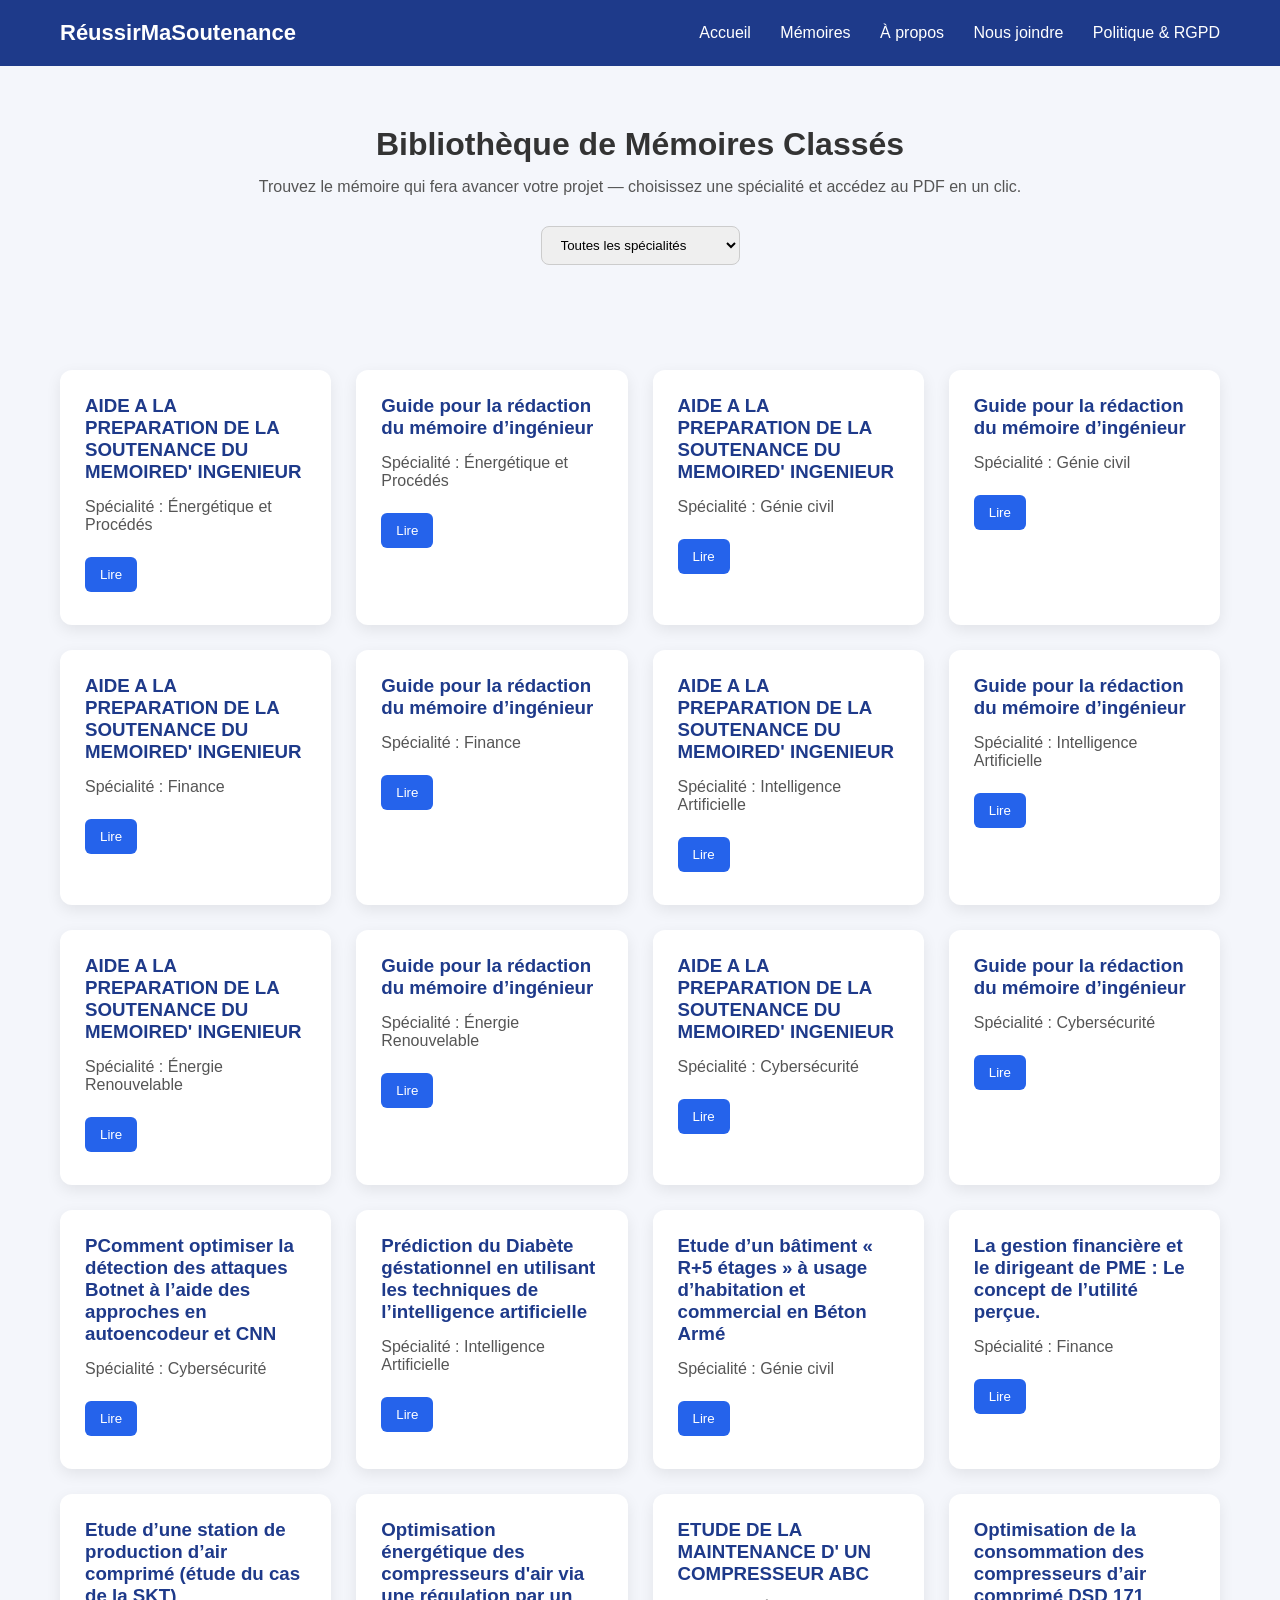
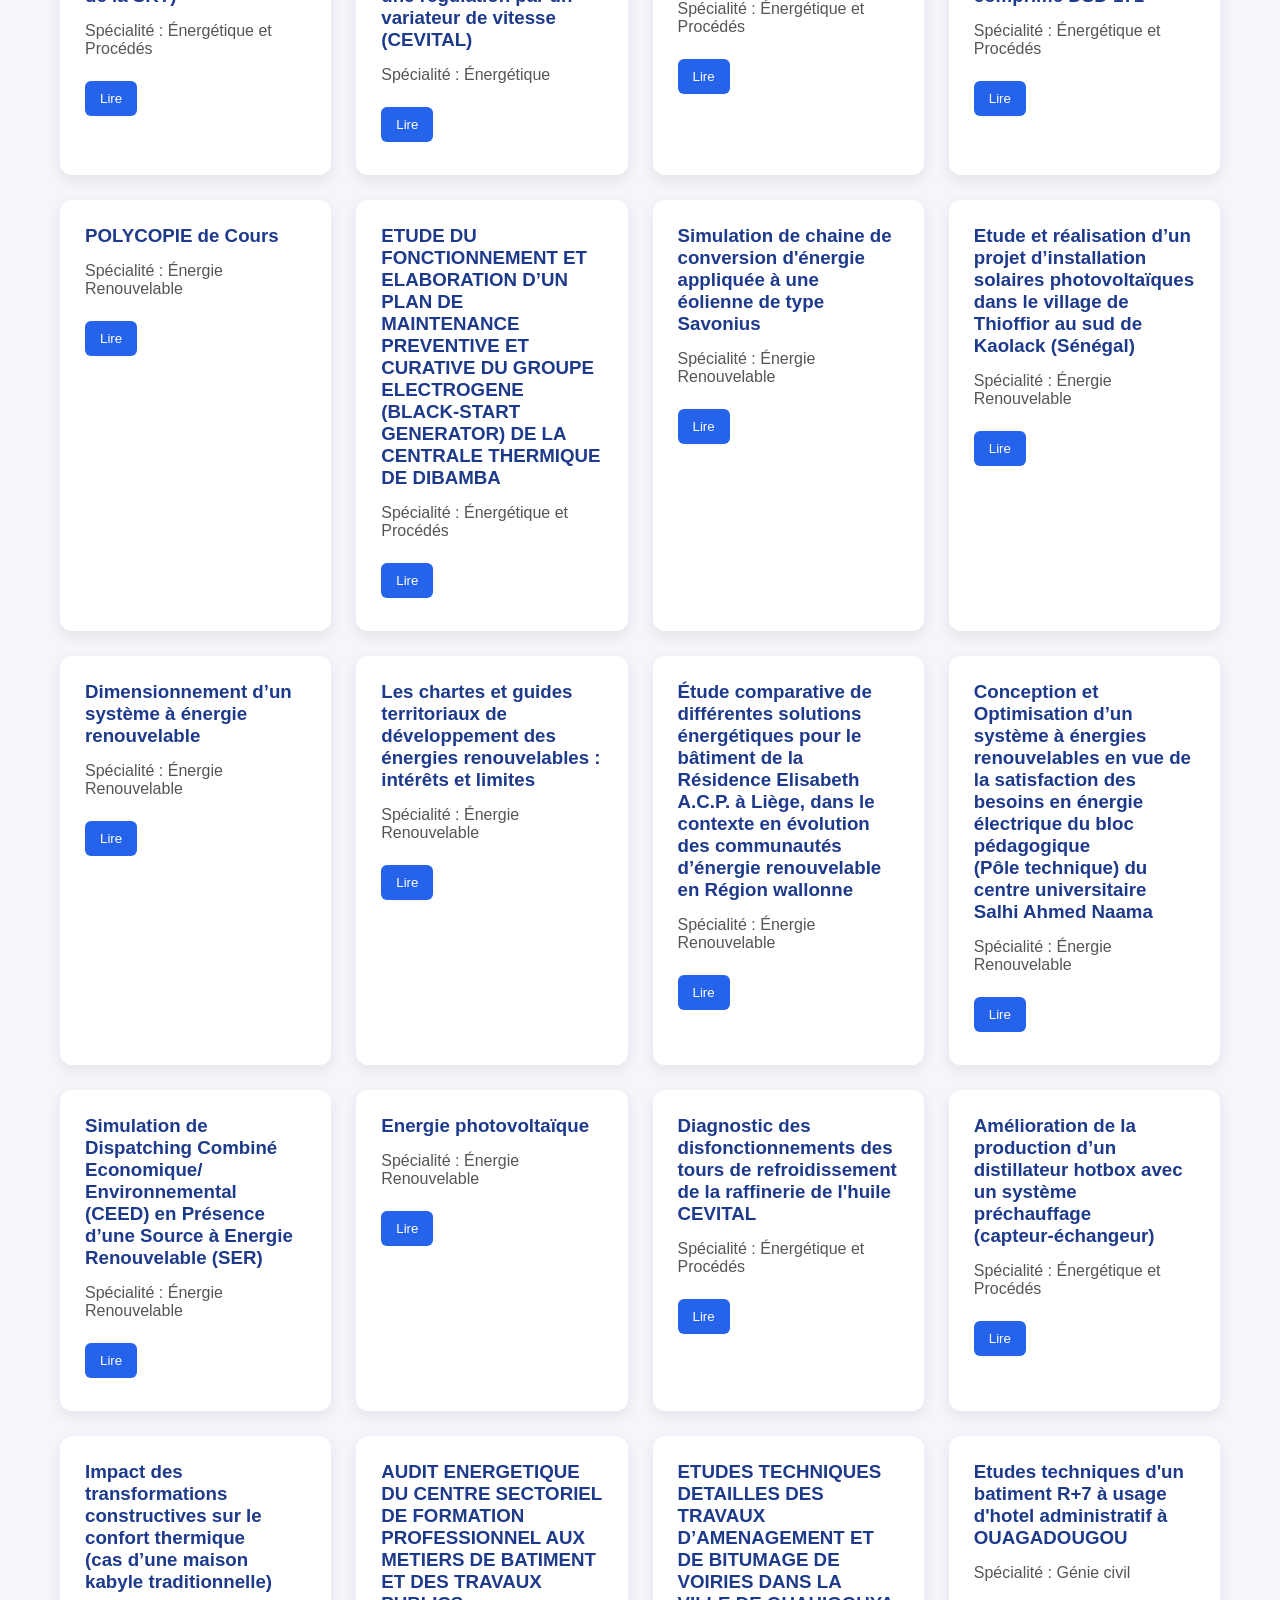
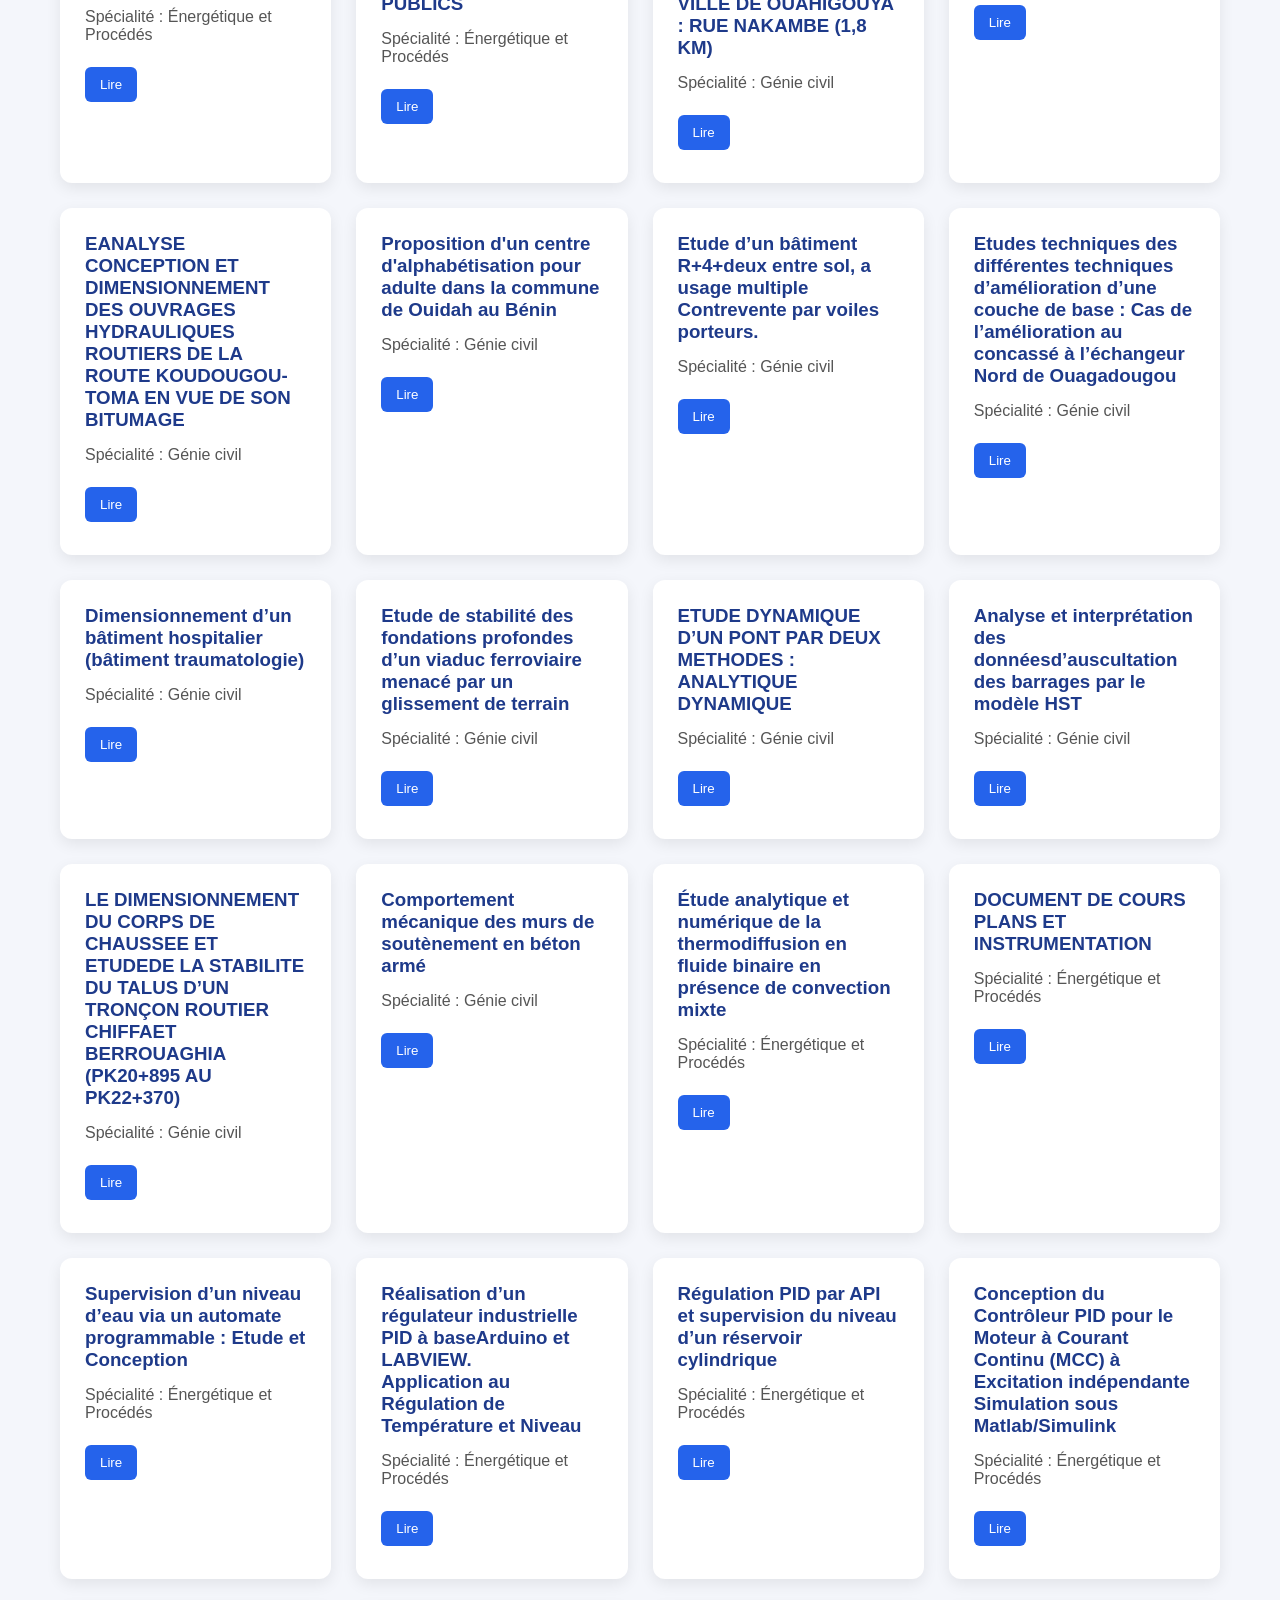
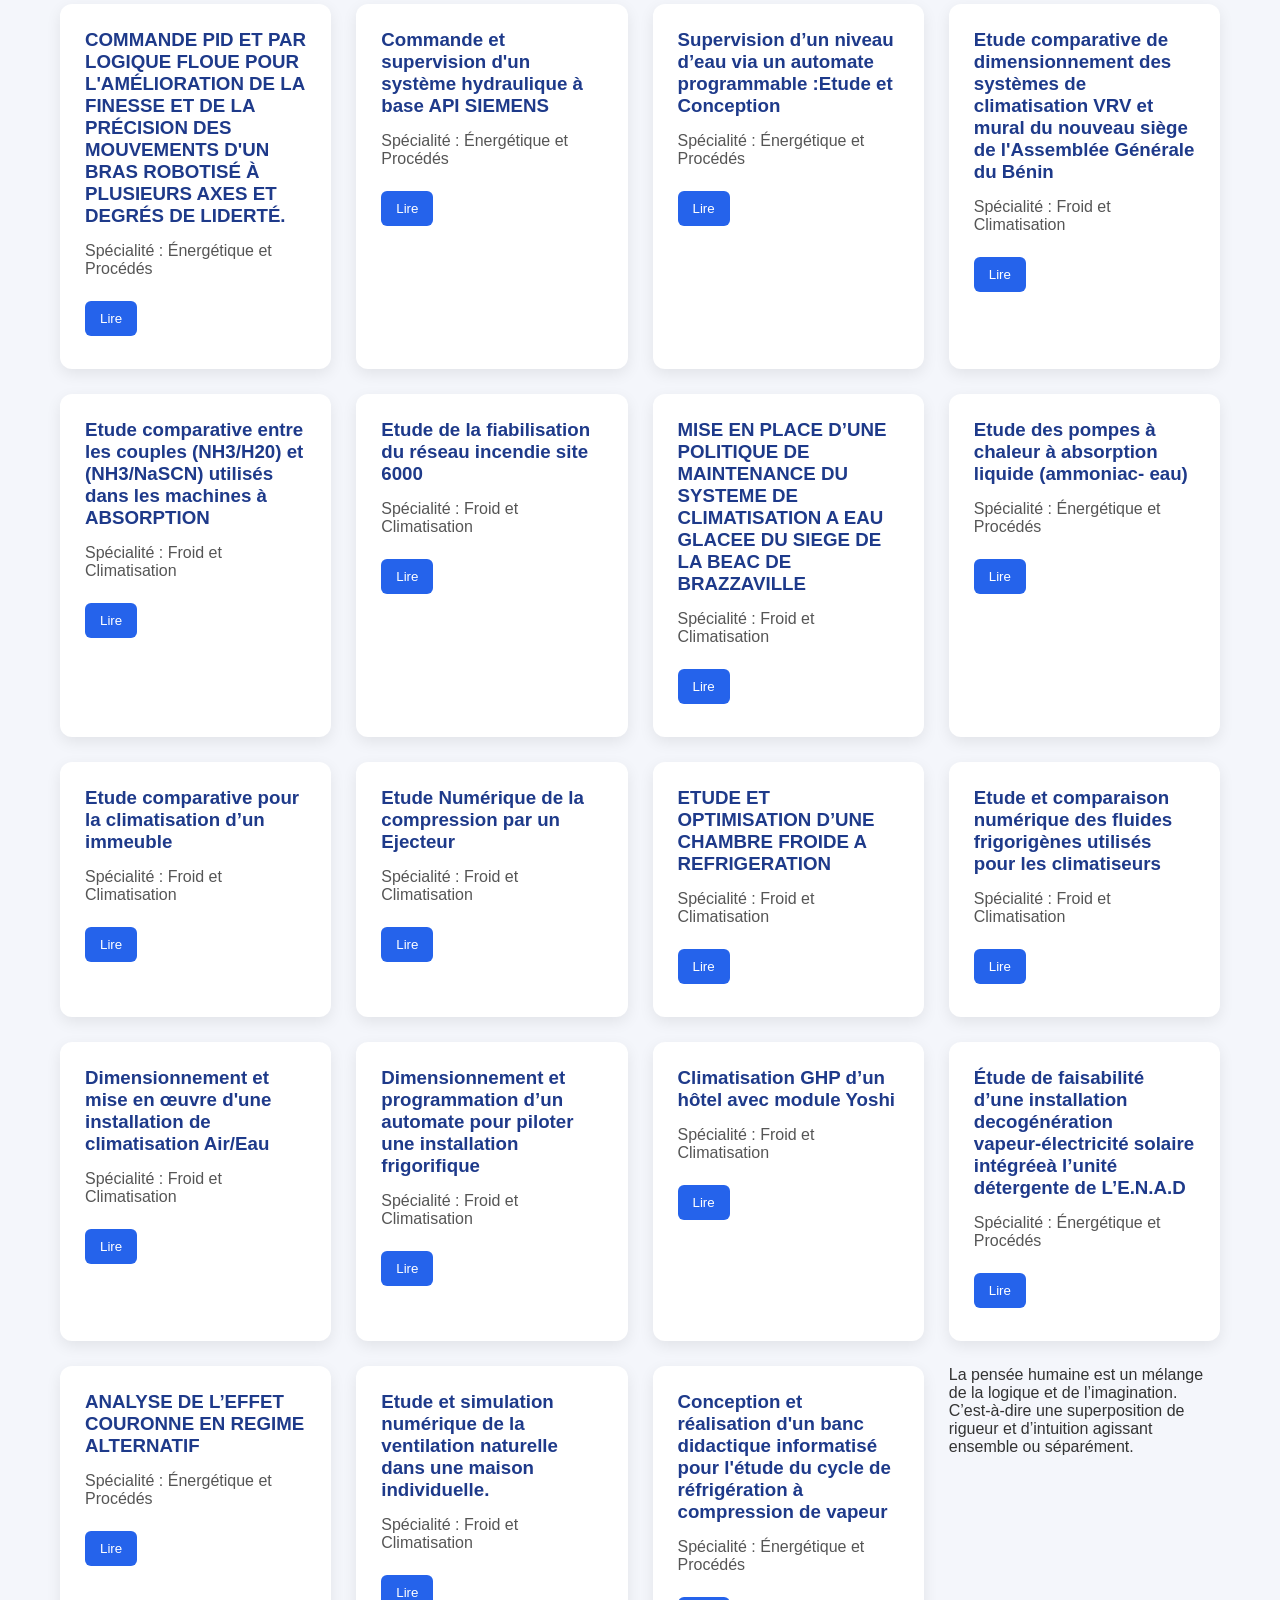
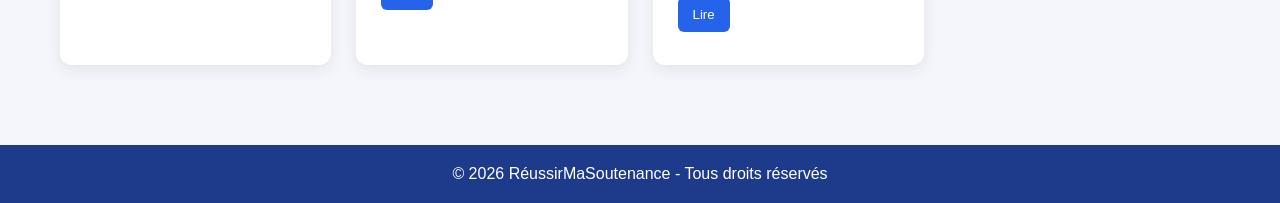
==== commit 0eeac298: "Septième commit" ====
--- a/index.html
+++ b/index.html
@@ -519,6 +519,12 @@
         <p><button class="readBtn" data-file="https://drive.google.com/file/d/1Q_rDMOBYVg7MzIF0f1r6lsXREdT2DvA8/view?usp=sharing">Lire</button></p>
     </div>
 
+    <div class="card" data-specialite="energetique">
+        <h3>Conception et réalisation d'un banc didactique informatisé pour l'étude du cycle de réfrigération à compression de vapeur</h3>
+        <p>Spécialité : Énergétique et Procédés</p>
+        <p><button class="readBtn" data-file="https://www.memoireonline.com/07/23/14229/m_Conception-et-realisation-dun-banc-didactique-informatise-pour-letude-du9.html">Lire</button></p>
+    </div>
+
    
     La pensée humaine est un mélange de la logique et de l’imagination. C’est-à-dire une 
     superposition de rigueur et d’intuition agissant ensemble ou séparément.
--- a/style.css
+++ b/style.css
@@ -331,4 +331,4 @@
         align-items: flex-start;
         gap: 5px;
     }
-}+}
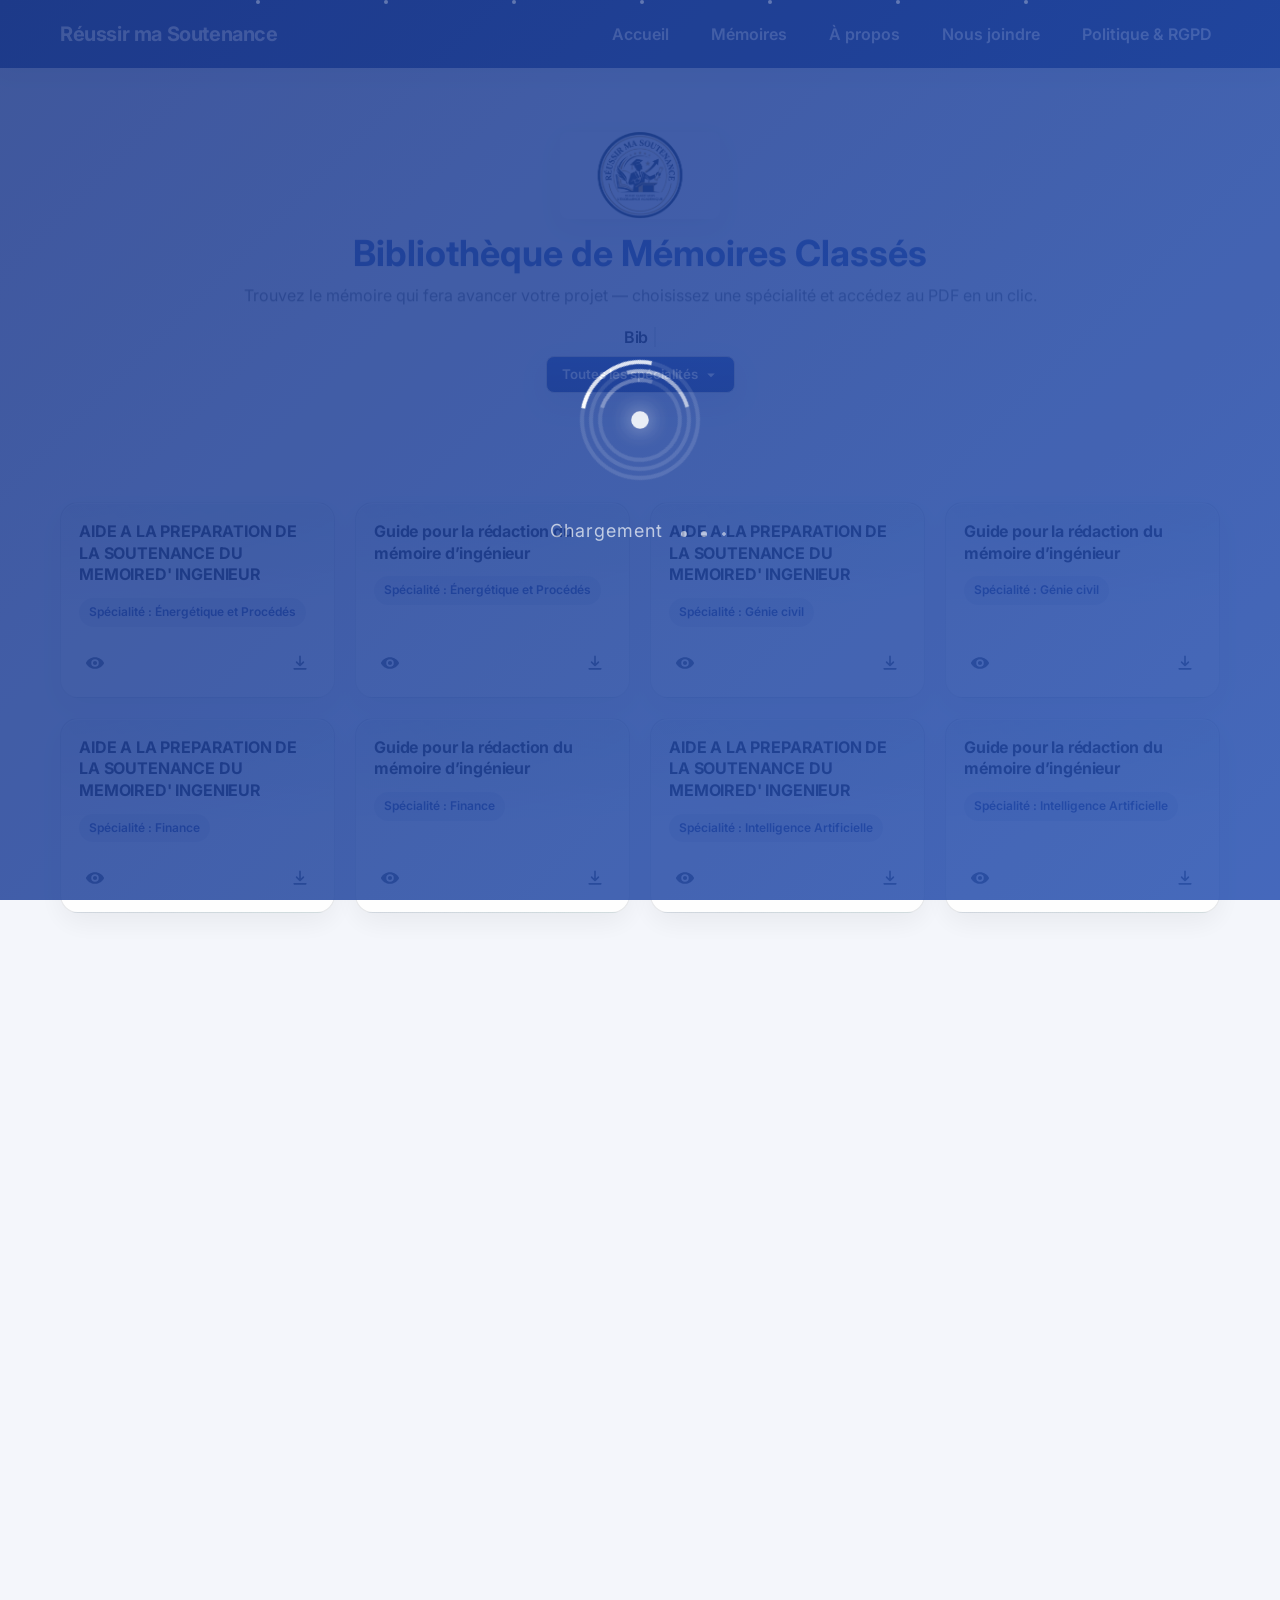
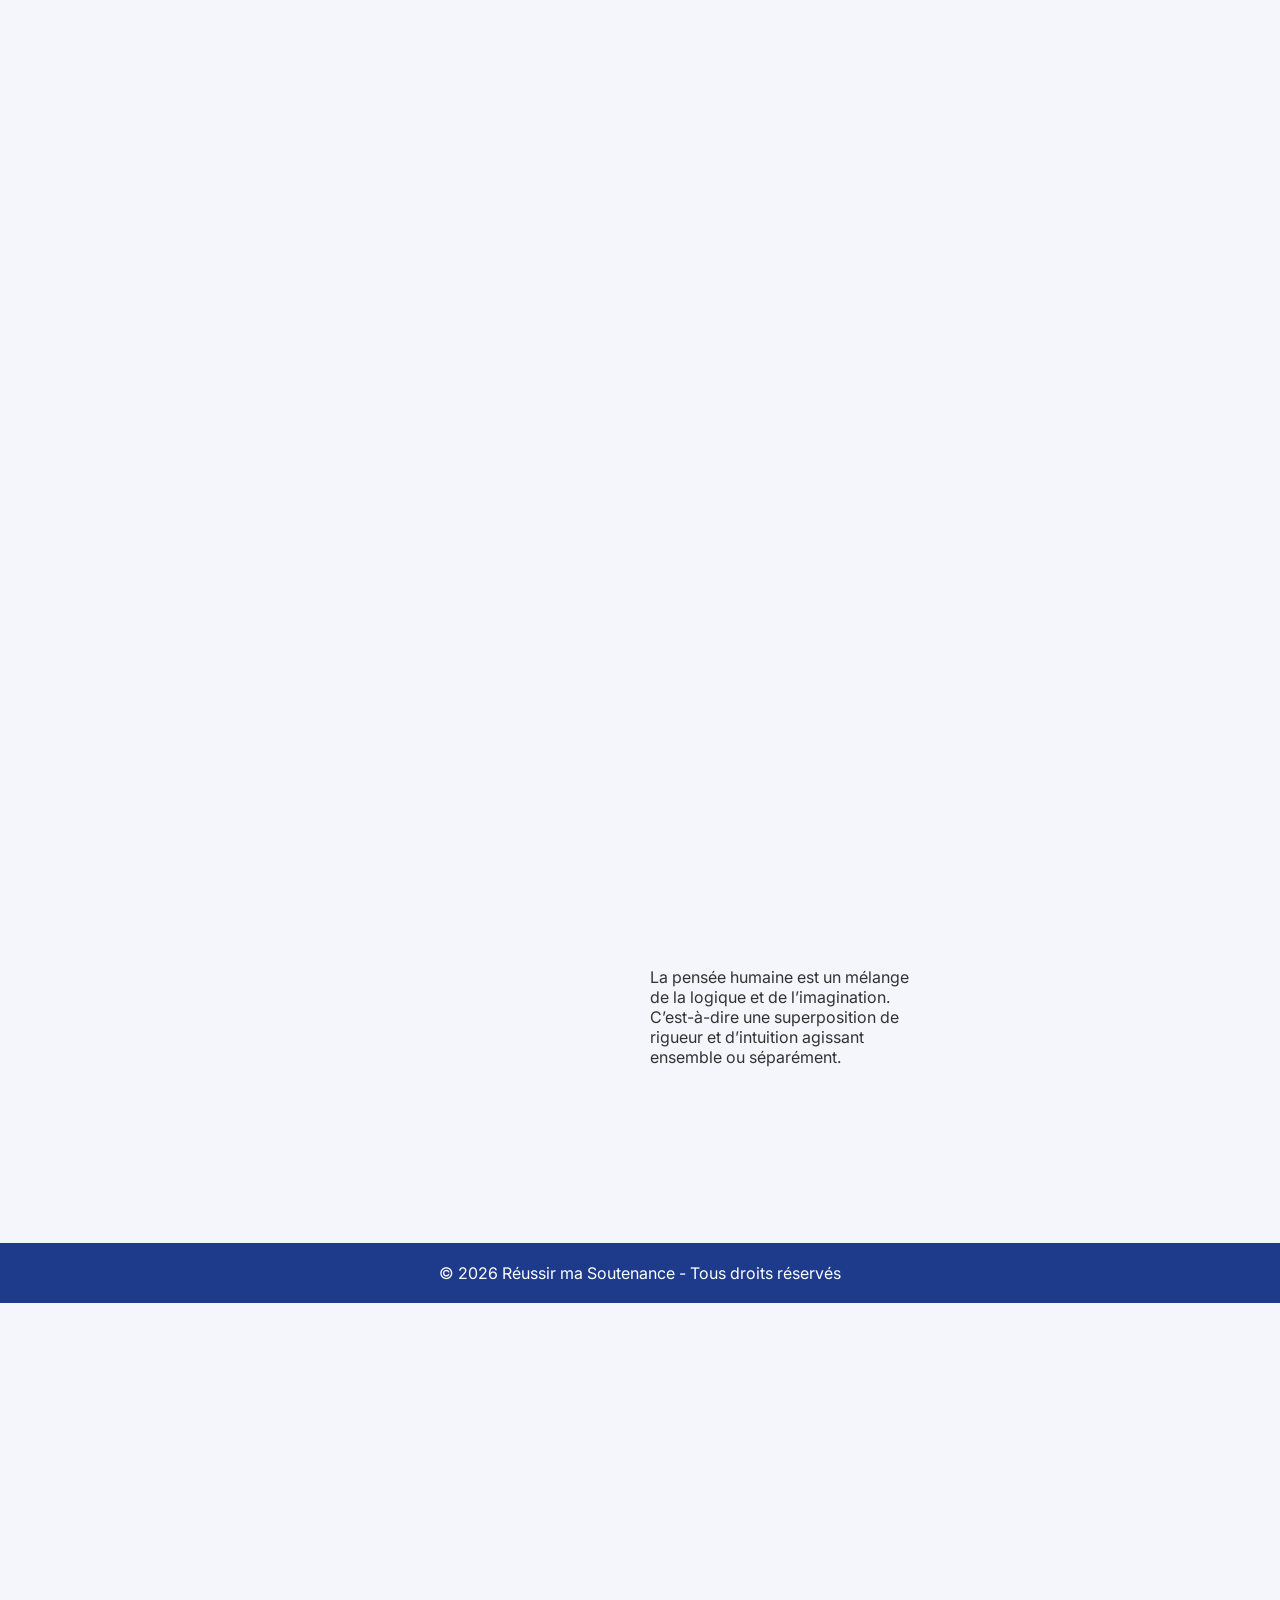
==== commit 5e3ce50f: "Add files via upload" ====
--- a/index.html
+++ b/index.html
@@ -1,541 +1,33 @@
-<!DOCTYPE html>
-<html lang="fr">
-<head>
-    <meta charset="UTF-8">
-    <title> RéussirMaSoutenance</title>
-    <link rel="stylesheet" href="style.css">
-</head>
-<body>
-
-<header>
-    <div class="logo">RéussirMaSoutenance</div>
-    <nav>
-        <a href="index.html">Accueil</a>
-        <a href="#memoireList">Mémoires</a>
-        <a href="about.html">À propos</a>
-        <a href="contact.html">Nous joindre</a>
-        <a href="privacy.html">Politique & RGPD</a>
-    </nav>
-</header>
-
-<section class="hero">
-    <h1>Bibliothèque de Mémoires Classés</h1>
-    <p>Trouvez le mémoire qui fera avancer votre projet — choisissez une spécialité et accédez au PDF en un clic.</p>
-
-    <div class="filters">
-        <select id="specialiteFilter">
-            <option value="all">Toutes les spécialités</option>
-            <option value="cyber">Cybersécurité</option>
-            <option value="ia">Intelligence Artificielle</option>
-            <option value="geniecivilbatiment">Génie civil </option>
-            <option value="finance">Finance</option>
-            <option value="energetique">Énergétique et Procédés</option>
-            <option value="energierenouvelable">Énergie Renouvelable</option>
-            <option value="froidetclimatisation">Froid et Climatisation</option>
-        
-        </select>
-    </div>
-
-    <!-- Ajout manuel retiré — ajoutez des cartes directement dans la section .memoires si nécessaire -->
-</section>
-
-<section class="memoires" id="memoireList">
-        <!-- 
-                AJOUTER UN PDF MANUELLEMENT :
-                ============================
-                Ajoutez un bloc comme celui-ci pour chaque mémoire. Modifiez :
-                - `data-specialite` : cyber, ia, geniecivilbatiment, finance, energetique, energierenouvelable
-                - TITRE
-                - `data-file` : collez ici l'URL Google Drive (partage) ou le chemin local.
-                    Exemples de formats Drive acceptés :
-                        https://drive.google.com/file/d/FILE_ID/view?usp=sharing
-                        https://drive.google.com/open?id=FILE_ID
-                    Le script convertira automatiquement en lien de prévisualisation `/preview`.
-                Consultez `TEMPLATE_AJOUTER_PDF.html` pour des exemples complets.
-        -->
-    <div class="card" data-specialite="energetique">
-        <h3>AIDE A LA PREPARATION DE LA SOUTENANCE DU MEMOIRED' INGENIEUR</h3>
-        <p>Spécialité : Énergétique et Procédés</p>
-        <p><button class="readBtn" data-file="https://drive.google.com/file/d/1I-27UsS-CmvescDhphxPfCfRJD5iIOjI/view?usp=sharing">Lire</button></p>
-    </div>
-
-    <div class="card" data-specialite="energetique">
-        <h3>Guide pour la rédaction du mémoire d’ingénieur</h3>
-        <p>Spécialité : Énergétique et Procédés</p>
-        <p><button class="readBtn" data-file="https://drive.google.com/file/d/195if4gP5ZEdF13C-a2dWVFJRWFGsgoQi/view?usp=sharing">Lire</button></p>
-    </div>
-    
-    <div class="card" data-specialite="geniecivilbatiment">
-        <h3>AIDE A LA PREPARATION DE LA SOUTENANCE DU MEMOIRED' INGENIEUR</h3>
-        <p>Spécialité : Génie civil </p>
-        <p><button class="readBtn" data-file="https://drive.google.com/file/d/1I-27UsS-CmvescDhphxPfCfRJD5iIOjI/view?usp=sharing">Lire</button></p>
-    </div>
-
-    <div class="card" data-specialite="geniecivilbatiment">
-        <h3>Guide pour la rédaction du mémoire d’ingénieur</h3>
-        <p>Spécialité : Génie civil </p>
-        <p><button class="readBtn" data-file="https://drive.google.com/file/d/195if4gP5ZEdF13C-a2dWVFJRWFGsgoQi/view?usp=sharing">Lire</button></p>
-    </div>
-
-    <div class="card" data-specialite="finance">
-        <h3>AIDE A LA PREPARATION DE LA SOUTENANCE DU MEMOIRED' INGENIEUR</h3>
-        <p>Spécialité : Finance</p>
-        <p><button class="readBtn" data-file="https://drive.google.com/file/d/1I-27UsS-CmvescDhphxPfCfRJD5iIOjI/view?usp=sharing">Lire</button></p>
-    </div>
-
-    <div class="card" data-specialite="finance">
-        <h3>Guide pour la rédaction du mémoire d’ingénieur</h3>
-        <p>Spécialité : Finance</p>
-        <p><button class="readBtn" data-file="https://drive.google.com/file/d/195if4gP5ZEdF13C-a2dWVFJRWFGsgoQi/view?usp=sharing">Lire</button></p>
-    </div>
-
-    <div class="card" data-specialite="ia">
-        <h3>AIDE A LA PREPARATION DE LA SOUTENANCE DU MEMOIRED' INGENIEUR</h3>
-        <p>Spécialité : Intelligence Artificielle</p>
-        <p><button class="readBtn" data-file="https://drive.google.com/file/d/1I-27UsS-CmvescDhphxPfCfRJD5iIOjI/view?usp=sharing">Lire</button></p>
-    </div>
-
-    <div class="card" data-specialite="ia">
-        <h3>Guide pour la rédaction du mémoire d’ingénieur</h3>
-        <p>Spécialité : Intelligence Artificielle</p>
-        <p><button class="readBtn" data-file="https://drive.google.com/file/d/195if4gP5ZEdF13C-a2dWVFJRWFGsgoQi/view?usp=sharing">Lire</button></p>
-    </div>
-
-    <div class="card" data-specialite="energirenouvelable">
-        <h3>AIDE A LA PREPARATION DE LA SOUTENANCE DU MEMOIRED' INGENIEUR</h3>
-        <p>Spécialité : Énergie Renouvelable</p>
-        <p><button class="readBtn" data-file="https://drive.google.com/file/d/1I-27UsS-CmvescDhphxPfCfRJD5iIOjI/view?usp=sharing">Lire</button></p>
-    </div>
-
-    <div class="card" data-specialite="energirenouvelable">
-        <h3>Guide pour la rédaction du mémoire d’ingénieur</h3>
-        <p>Spécialité : Énergie Renouvelable</p>
-        <p><button class="readBtn" data-file="https://drive.google.com/file/d/195if4gP5ZEdF13C-a2dWVFJRWFGsgoQi/view?usp=sharing">Lire</button></p>
-    </div>
-
-    <div class="card" data-specialite="cyber">
-        <h3>AIDE A LA PREPARATION DE LA SOUTENANCE DU MEMOIRED' INGENIEUR</h3>
-        <p>Spécialité : Cybersécurité</p>
-        <p><button class="readBtn" data-file="https://drive.google.com/file/d/1I-27UsS-CmvescDhphxPfCfRJD5iIOjI/view?usp=sharing">Lire</button></p>
-    </div>
-
-    <div class="card" data-specialite="cyber">
-        <h3>Guide pour la rédaction du mémoire d’ingénieur</h3>
-        <p>Spécialité : Cybersécurité</p>
-        <p><button class="readBtn" data-file="https://drive.google.com/file/d/195if4gP5ZEdF13C-a2dWVFJRWFGsgoQi/view?usp=sharing">Lire</button></p>
-    </div>
-
-
-
-
-
-
-    <div class="card" data-specialite="cyber">
-        <h3>PComment optimiser la détection des attaques 
-            Botnet à l’aide des approches en autoencodeur 
-            et CNN 
-        </h3>
-        <p>Spécialité : Cybersécurité</p>
-        <p><button class="readBtn" data-file="https://drive.google.com/file/d/1sgsrFlKIEor3-tk8x_Obka_rkz2AQKaf/view?usp=sharing">Lire</button></p>
-    </div>
-
-    <div class="card" data-specialite="ia">
-        <h3>Prédiction du Diabète géstationnel en utilisant
-            les techniques de l’intelligence artificielle
-        </h3>
-        <p>Spécialité : Intelligence Artificielle</p>
-        <p><button class="readBtn" data-file="https://drive.google.com/file/d/1-PpB7oSvPiCElxVC6jP2LwL-lL3Pn_Qh/view?usp=sharing">Lire</button></p>
-    </div>
-
-    <div class="card" data-specialite="geniecivilbatiment">
-        <h3>Etude d’un bâtiment « R+5 étages » à usage d’habitation 
-            et commercial en Béton Armé 
-        </h3>
-        <p>Spécialité : Génie civil </p>
-        <p><button class="readBtn" data-file="https://drive.google.com/file/d/1uxxfONYM1jEOQ0T4tfn2Ah_QgQ1kQ8WD/view?usp=sharing">Lire</button></p>
-    </div>
-
-    <div class="card" data-specialite="finance">
-        <h3>La gestion financière et le dirigeant de PME : 
-            Le concept de l’utilité perçue.
-        </h3>
-        <p>Spécialité : Finance</p>
-        <p><button class="readBtn" data-file="https://drive.google.com/file/d/1dEZ-BVzmCai_CxWXoG8zr19pfBU74j_i/view?usp=sharing">Lire</button></p>
-    </div>
-
-    <div class="card" data-specialite="energetique">
-        <h3>Etude d’une station de production d’air comprimé (étude du cas de la SKT)</h3>
-        <p>Spécialité : Énergétique et Procédés</p>
-        <p><button class="readBtn" data-file="https://drive.google.com/file/d/1qRFygb1rTrtSGzZQNjYPnlAM4KlkWFFS/view?usp=sharing">Lire</button></p>
-    </div>
-
-    <div class="card" data-specialite="energetique">
-        <h3>Optimisation énergétique des compresseurs d'air via une régulation par un variateur de vitesse (CEVITAL)</h3>
-        <p>Spécialité : Énergétique</p>
-        <p><button class="readBtn" data-file="https://drive.google.com/file/d/1nX55fjpMblMKhVItnq4pPhwbVoKcxL8N/view?usp=sharing">Lire</button></p>
-    </div>
-
-    <div class="card" data-specialite="energetique">
-        <h3>ETUDE DE LA MAINTENANCE D' UN COMPRESSEUR ABC</h3>
-        <p>Spécialité : Énergétique et Procédés</p>
-        <p><button class="readBtn" data-file="https://drive.google.com/file/d/1895JY6R-pCDIiZU2-IHntQ03KiwCFtHG/view?usp=sharing">Lire</button></p>
-    </div>
-    <div class="card" data-specialite="energetique">
-        <h3>Optimisation de la consommation des 
-            compresseurs d’air comprimé DSD 171</h3>
-        <p>Spécialité : Énergétique et Procédés</p>
-        <p><button class="readBtn" data-file="https://drive.google.com/file/d/11LcHmKXVaM1HRxqQ_ariacXEZqDKlQvK/view?usp=sharing">Lire</button></p>
-    </div>
-
-    <div class="card" data-specialite="energierenouvelable">
-        <h3>POLYCOPIE de Cours</h3>
-        <p>Spécialité : Énergie Renouvelable</p>
-        <p><button class="readBtn" data-file="http://dspace.univ-relizane.dz/home/bitstream/123456789/246/1/Polycopie%20de%20cours-EnR%20mostefa.pdf">Lire</button>
-        </p>
-    </div>
-
-    <div class="card" data-specialite="energetique">
-        <h3>ETUDE DU FONCTIONNEMENT ET ELABORATION D’UN 
-            PLAN DE MAINTENANCE  PREVENTIVE ET CURATIVE DU 
-            GROUPE ELECTROGENE (BLACK-START GENERATOR) 
-            DE LA CENTRALE THERMIQUE DE DIBAMBA
-        </h3>
-        <p>Spécialité : Énergétique et Procédés</p>
-        <p><button class="readBtn" data-file="http://documentation.2ie-edu.org/cdi2ie/opac_css/doc_num.php?explnum_id=1888">Lire</button></p>
-    </div>
-
-    <div class="card" data-specialite="energierenouvelable">
-        <h3>Simulation de chaine de conversion d'énergie appliquée à une éolienne de type Savonius</h3>
-        <p>Spécialité : Énergie Renouvelable</p>
-        <p><button class="readBtn" data-file="https://drive.google.com/file/d/1J5ftZnARX_DW3PONJX9fO7owbAvKYThh/view?usp=sharing">Lire</button>
-        </p>
-    </div>
-
-    <div class="card" data-specialite="energierenouvelable">
-        <h3>Etude et réalisation d’un projet d’installation solaires photovoltaïques dans le village de Thioffior au sud de Kaolack (Sénégal)</h3>
-        <p>Spécialité : Énergie Renouvelable</p>
-        <p><button class="readBtn" data-file="https://drive.google.com/file/d/1R5t_Wq7ktleWOecb65y6dgpR5VcmFZta/view?usp=sharing">Lire</button>
-        </p>
-    </div>
-
-    <div class="card" data-specialite="energierenouvelable">
-        <h3>Dimensionnement d’un système à énergie renouvelable </h3>
-        <p>Spécialité : Énergie Renouvelable</p>
-        <p><button class="readBtn" data-file="https://drive.google.com/file/d/1Zo-CXzuij4m_EXTfq-eeYruJxWOuMkkL/view?usp=sharing">Lire</button></p>
-    </div>
-
-    <div class="card" data-specialite="energierenouvelable">
-        <h3>Les chartes et guides territoriaux de développement des énergies renouvelables : intérêts et limites </h3>
-        <p>Spécialité : Énergie Renouvelable</p>
-        <p><button class="readBtn" data-file="https://drive.google.com/file/d/1_0XN8c6uB1-KXU_67EQSzO67aLO_e-Xr/view?usp=sharing">Lire</button>
-        </p>
-    </div>
-
-    <div class="card" data-specialite="energierenouvelable">
-        <h3>Étude comparative de différentes solutions énergétiques pour le bâtiment de la Résidence Elisabeth A.C.P. à Liège, dans le contexte en évolution des communautés d’énergie renouvelable en Région wallonne </h3>
-        <p>Spécialité : Énergie Renouvelable</p>
-        <p><button class="readBtn" data-file="https://drive.google.com/file/d/1mZnPsFcqh269B3i-74i-JfLfcOyAzI0z/view?usp=sharing">Lire</button>
-        </p>
-    </div>
-
-    <div class="card" data-specialite="energierenouvelable">
-        <h3>Conception et Optimisation d’un système à énergies renouvelables en 
-            vue de la satisfaction des besoins en énergie électrique du bloc 
-            pédagogique <br>(Pôle technique) du centre universitaire Salhi Ahmed 
-            Naama
-        </h3>
-        <p>Spécialité : Énergie Renouvelable</p>
-        <p><button class="readBtn" data-file="https://drive.google.com/file/d/1UoC-T9HyCEMjxkI6K7CsLMEbFv5H5K6m/view?usp=sharing">Lire</button></p>
-    </div>
-
-    <div class="card" data-specialite="energierenouvelable">
-        <h3>Simulation de Dispatching Combiné Economique/ 
-            Environnemental (CEED) en Présence d’une Source à Energie 
-            Renouvelable (SER)
-        </h3>
-        <p>Spécialité : Énergie Renouvelable</p>
-        <p><button class="readBtn" data-file="https://drive.google.com/file/d/1hmL1PIT1Rz7K1dckFWQjgN7MbRF7y0Wo/view?usp=sharing">Lire</button></p>
-    </div>
-
-    <div class="card" data-specialite="energierenouvelable">
-        <h3>Energie photovoltaïque </h3>
-        <p>Spécialité : Énergie Renouvelable</p>
-        <p><button class="readBtn" data-file="https://drive.google.com/file/d/1do-d77jU9TqHGGLgQls95K5glog9sMuF/view?usp=sharing">Lire</button></p>
-    </div>
-
-    <div class="card" data-specialite="energetique">
-        <h3>Diagnostic des disfonctionnements des tours de refroidissement de la raffinerie de l'huile CEVITAL</h3>
-        <p>Spécialité : Énergétique et Procédés</p>
-        <p><button class="readBtn" data-file="https://drive.google.com/file/d/1AAm-7mzVUiazlMBtWvfN7eYAZVN9y-bF/view?usp=sharing">Lire</button></p>
-    </div>
-
-    <div class="card" data-specialite="energetique">
-        <h3>Amélioration de la production d’un distillateur hotbox avec un système préchauffage (capteur-échangeur)</h3>
-        <p>Spécialité : Énergétique et Procédés</p>
-        <p><button class="readBtn" data-file="https://drive.google.com/file/d/1Fj6o9fBop23eRyxRU-z23-xZ17P6v1PR/view?usp=sharing">Lire</button></p>
-    </div>
-
-    <div class="card" data-specialite="energetique">
-        <h3>Impact des transformations constructives sur le confort thermique <br> (cas d’une maison kabyle traditionnelle)</h3>
-        <p>Spécialité : Énergétique et Procédés</p>
-        <p><button class="readBtn" data-file="https://drive.google.com/file/d/1Y1FSUcd8mu3nIHxOhTyeR9u-7nptBeB_/view?usp=sharing">Lire</button></p>
-    </div>
-
-
-    <div class="card" data-specialite="energetique">
-        <h3>AUDIT ENERGETIQUE DU CENTRE SECTORIEL DE FORMATION PROFESSIONNEL AUX METIERS DE BATIMENT ET DES TRAVAUX PUBLICS
-        </h3>
-        <p>Spécialité : Énergétique et Procédés</p>
-        <p><button class="readBtn" data-file="https://drive.google.com/file/d/1-EsS9frqHQW1_cmUFcfwRC2q7oUJM7C-/view?usp=sharing">Lire</button></p>
-    </div>
-
-    <div class="card" data-specialite="geniecivilbatiment">
-        <h3>ETUDES TECHNIQUES DETAILLES DES TRAVAUX 
-            D’AMENAGEMENT ET DE BITUMAGE DE VOIRIES DANS LA VILLE 
-            DE OUAHIGOUYA : RUE NAKAMBE (1,8 KM)
-        </h3>
-        <p>Spécialité : Génie civil </p>
-        <p><button class="readBtn" data-file="http://documentation.2ie-edu.org/cdi2ie/opac_css/doc_num.php?explnum_id=3177">Lire</button></p>
-    </div>
-
-    <div class="card" data-specialite="geniecivilbatiment">
-        <h3>Etudes techniques d'un batiment R+7 à usage d'hotel administratif à OUAGADOUGOU
-        </h3>
-        <p>Spécialité : Génie civil </p>
-        <p><button class="readBtn" data-file="http://documentation.2ie-edu.org/cdi2ie/opac_css/doc_num.php?explnum_id=205">Lire</button></p>
-    </div>
-
-
-    <div class="card" data-specialite="geniecivilbatiment">
-        <h3>EANALYSE CONCEPTION ET DIMENSIONNEMENT DES 
-            OUVRAGES HYDRAULIQUES ROUTIERS DE LA ROUTE 
-            KOUDOUGOU-TOMA EN VUE DE SON BITUMAGE
-        </h3>
-        <p>Spécialité : Génie civil </p>
-        <p><button class="readBtn" data-file="http://documentation.2ie-edu.org/cdi2ie/opac_css/doc_num.php?explnum_id=763">Lire</button></p>
-    </div>
-
-    <div class="card" data-specialite="geniecivilbatiment">
-        <h3>Proposition d'un centre d'alphabétisation pour adulte dans la commune de Ouidah au Bénin 
-        </h3>
-        <p>Spécialité : Génie civil </p>
-        <p><button class="readBtn" data-file="https://fr.scribd.com/document/552339808/document-de-soutenance-de-licence-en-architecture">Lire</button></p>
-    </div>
-
-    <div class="card" data-specialite="geniecivilbatiment">
-        <h3>Etude d’un bâtiment R+4+deux entre sol, a usage multiple Contrevente par voiles porteurs.  
-        </h3>
-        <p>Spécialité : Génie civil </p>
-        <p><button class="readBtn" data-file="http://dspace.univ-bouira.dz:8080/jspui/bitstream/123456789/3277/1/m%C3%A9moire%202017.pdf">Lire</button></p>
-    </div>
-
-    <div class="card" data-specialite="geniecivilbatiment">
-        <h3>Etudes techniques des différentes techniques d’amélioration 
-            d’une couche de base : Cas de l’amélioration au concassé à 
-            l’échangeur Nord de Ouagadougou  
-        </h3>
-        <p>Spécialité : Génie civil </p>
-        <p><button class="readBtn" data-file="http://documentation.2ie-edu.org/cdi2ie/opac_css/doc_num.php?explnum_id=2612">Lire</button></p>
-    </div>
-
-    <div class="card" data-specialite="geniecivilbatiment">
-        <h3>Dimensionnement d’un bâtiment hospitalier (bâtiment traumatologie) </h3>
-        <p>Spécialité : Génie civil </p>
-        <p><button class="readBtn" data-file="http://documentation.2ie-edu.org/cdi2ie/opac_css/doc_num.php?explnum_id=431">Lire</button></p>
-    </div>
-
-    <div class="card" data-specialite="geniecivilbatiment">
-        <h3>Etude de stabilité des fondations profondes d’un viaduc ferroviaire menacé par un glissement de terrain</h3>
-        <p>Spécialité : Génie civil </p>
-        <p><button class="readBtn" data-file="https://drive.google.com/file/d/1xtkkj7BepWCVC-y6lsGhJBjralXFqLrO/view?usp=sharing">Lire</button></p>
-    </div>
-
-     <div class="card" data-specialite="geniecivilbatiment">
-        <h3>ETUDE DYNAMIQUE D’UN PONT PAR DEUX METHODES : <BR> ANALYTIQUE DYNAMIQUE</h3>
-        <p>Spécialité : Génie civil </p>
-        <p><button class="readBtn" data-file="https://drive.google.com/file/d/11QlQ58ebtIZM-DL8ZB9kWumB5FAHRyMx/view?usp=sharing">Lire</button></p>
-    </div>
-
-    <div class="card" data-specialite="geniecivilbatiment">
-        <h3>Analyse et interprétation des donnéesd’auscultation des barrages par le modèle HST</h3>
-        <p>Spécialité : Génie civil </p>
-        <p><button class="readBtn" data-file="https://drive.google.com/file/d/1OVEdf0xLj46y2vxkt9y4MgdbwGMaxYsn/view?usp=sharing">Lire</button></p>
-    </div>
-
-    <div class="card" data-specialite="geniecivilbatiment">
-        <h3>LE DIMENSIONNEMENT DU CORPS DE CHAUSSEE ET ETUDEDE LA STABILITE DU TALUS D’UN TRONÇON ROUTIER CHIFFAET BERROUAGHIA (PK20+895 AU PK22+370)</h3>
-        <p>Spécialité : Génie civil </p>
-        <p><button class="readBtn" data-file="https://drive.google.com/file/d/16uWD3OScCJeXkoLwNtcKdhxSC9rH_Jtd/view?usp=sharing">Lire</button></p>
-    </div>
-
-    <div class="card" data-specialite="geniecivilbatiment">
-        <h3>Comportement mécanique des murs de soutènement en béton armé</h3>
-        <p>Spécialité : Génie civil </p>
-        <p><button class="readBtn" data-file="https://drive.google.com/file/d/1QraqHKjMzyK4_8sxIl4_7Ozab03Mmw8f/view?usp=sharing">Lire</button></p>
-    </div>
-
-    <div class="card" data-specialite="energetique">
-        <h3>Étude analytique et numérique de la thermodiffusion en fluide binaire en présence de convection mixte</h3>
-        <p>Spécialité : Énergétique et Procédés</p>
-        <p><button class="readBtn" data-file="https://drive.google.com/file/d/157vjVKiSh-ZyFGYvJo7HyRNbAQh3UIfc/view?usp=sharing">Lire</button></p>
-    </div>
-
-    <div class="card" data-specialite="energetique">
-        <h3>DOCUMENT DE COURS PLANS ET INSTRUMENTATION </h3>
-        <p>Spécialité : Énergétique et Procédés</p>
-        <p><button class="readBtn" data-file="https://fr.scribd.com/document/710188321/Les-Plans-en-Instrumentation-1705253555">Lire</button></p>
-    </div>
-
-     <div class="card" data-specialite="energetique">
-        <h3>Supervision d’un niveau d’eau via un automate programmable : Etude et Conception   </h3>
-        <p>Spécialité : Énergétique et Procédés</p>
-        <p><button class="readBtn" data-file="http://dspace.univ-tiaret.dz/bitstream/123456789/2577/1/TH.M.GE.FR.2022.13.pdf">Lire</button></p>
-    </div>
-
-    <div class="card" data-specialite="energetique">
-        <h3>Réalisation d’un régulateur industrielle PID à baseArduino et LABVIEW. <br>Application au Régulation de Température et Niveau </h3>
-        <p>Spécialité : Énergétique et Procédés</p>
-        <p><button class="readBtn" data-file="https://drive.google.com/file/d/1_xxmLNVcbkl0L-QXaZS4nsoavdrOt6TB/view?usp=sharing">Lire</button></p>
-    </div>
-
-    <div class="card" data-specialite="energetique">
-        <h3>Régulation PID par API et supervision du niveau d’un réservoir cylindrique</h3>
-        <p>Spécialité : Énergétique et Procédés</p>
-        <p><button class="readBtn" data-file="https://drive.google.com/file/d/1XNxv1WZMedAUHe8t77tag23kZ8nz_12C/view?usp=sharing">Lire</button></p>
-    </div>
-
-    <div class="card" data-specialite="energetique">
-        <h3>Conception du Contrôleur PID pour le Moteur à Courant Continu (MCC) à Excitation indépendante Simulation sous Matlab/Simulink</h3>
-        <p>Spécialité : Énergétique et Procédés</p>
-        <p><button class="readBtn" data-file="https://drive.google.com/file/d/1Bs-pKEmOrODKm74thplsqwPu1wcCWW0m/view?usp=sharing">Lire</button></p>
-    </div>
-
-    <div class="card" data-specialite="energetique">
-        <h3>COMMANDE PID ET PAR LOGIQUE FLOUE POUR L'AMÉLIORATION DE LA FINESSE ET DE LA PRÉCISION DES MOUVEMENTS D'UN BRAS ROBOTISÉ À PLUSIEURS AXES ET DEGRÉS DE LIDERTÉ.</h3>
-        <p>Spécialité : Énergétique et Procédés</p>
-        <p><button class="readBtn" data-file="https://drive.google.com/file/d/1cohlRf8tWYMb50p9Aw2bkM-v-WruoJRs/view?usp=sharing">Lire</button></p>
-    </div>
-
-    <div class="card" data-specialite="energetique">
-        <h3>Commande et supervision d'un système hydraulique à base API SIEMENS</h3>
-        <p>Spécialité : Énergétique et Procédés</p>
-        <p><button class="readBtn" data-file="https://drive.google.com/file/d/1qFIKMCaWPieCRNa694fjSzSOBhM7G5fr/view?usp=sharing">Lire</button></p>
-    </div>
-
-    <div class="card" data-specialite="energetique">
-        <h3>Supervision d’un niveau d’eau via un automate programmable :Etude et Conception</h3>
-        <p>Spécialité : Énergétique et Procédés</p>
-        <p><button class="readBtn" data-file="https://drive.google.com/file/d/1UFq4DoXbOrz9gvBFBadbbRiV0fy2C9l6/view?usp=sharing">Lire</button></p>
-    </div>
-
-    <div class="card" data-specialite="froid-climatisation">
-        <h3>Etude comparative de dimensionnement des systèmes de climatisation VRV et mural du nouveau siège de l'Assemblée Générale du Bénin </h3>
-        <p>Spécialité : Froid et Climatisation</p>
-        <p><button class="readBtn" data-file="https://fr.scribd.com/document/963294928/Memoire-de-Soutenance-condensation">Lire</button></p>
-    </div>
-
-    <div class="card" data-specialite="froid-climatisation">
-        <h3>Etude comparative entre les couples (NH3/H20) et (NH3/NaSCN) utilisés dans les machines à ABSORPTION </h3>
-        <p>Spécialité : Froid et Climatisation</p>
-        <p><button class="readBtn" data-file="https://drive.google.com/file/d/1qmHOy-xLGmtOEkotzJXpWPVV3Y8G71dA/view?usp=sharing">Lire</button></p>
-    </div>
-
-    <div class="card" data-specialite="froid-climatisation">
-        <h3>Etude de la fiabilisation du réseau incendie site 6000 </h3>
-        <p>Spécialité : Froid et Climatisation</p>
-        <p><button class="readBtn" data-file="https://fr.scribd.com/document/765421769/Memoire-de-Soutenance">Lire</button></p>
-    </div>
-
-    <div class="card" data-specialite="froid-climatisation">
-        <h3>MISE EN PLACE D’UNE POLITIQUE  DE MAINTENANCE DU SYSTEME DE CLIMATISATION A EAU GLACEE  DU SIEGE DE LA BEAC DE BRAZZAVILLE</h3>
-        <p>Spécialité : Froid et Climatisation</p>
-        <p><button class="readBtn" data-file="https://drive.google.com/file/d/1xF1o1Z1dOm8BjPexAqh19rx6sbPDA40Y/view?usp=sharing">Lire</button></p>
-    </div>
-    
-    <div class="card" data-specialite="energetique">
-        <h3> Etude des pompes à chaleur à absorption liquide (ammoniac- eau)</h3>
-        <p>Spécialité : Énergétique et Procédés</p>
-        <p><button class="readBtn" data-file="https://drive.google.com/file/d/1itNIXvGaRuvnrREtkyt-OkbXlaI_Fk9V/view?usp=sharing">Lire</button></p>
-    </div>
-    
-    <div class="card" data-specialite="froid-climatisation">
-        <h3> Etude comparative pour la climatisation d’un immeuble </h3>
-        <p>Spécialité : Froid et Climatisation</p>
-        <p><button class="readBtn" data-file="https://drive.google.com/file/d/1Lg_EP0_9iXcjDlhb-uZU9WoBBspbnGjo/view?usp=sharing">Lire</button></p>
-    </div>
-
-    <div class="card" data-specialite="froid-climatisation">
-        <h3>Etude Numérique de la compression par un Ejecteur </h3>
-        <p>Spécialité : Froid et Climatisation</p>
-        <p><button class="readBtn" data-file="https://drive.google.com/file/d/1M7U3Fa0x5QLZbb-YQZryCcsTcYPkDuPa/view?usp=sharing">Lire</button></p>
-    </div>
-
-    <div class="card" data-specialite="froid-climatisation">
-        <h3>ETUDE ET OPTIMISATION D’UNE CHAMBRE FROIDE A REFRIGERATION</h3>
-        <p>Spécialité : Froid et Climatisation</p>
-        <p><button class="readBtn" data-file="https://drive.google.com/file/d/1O3A4uGuWukm6IddxELrsUA5SHALVq2bB/view?usp=sharing">Lire</button></p>
-    </div>
-
-    <div class="card" data-specialite="froid-climatisation">
-        <h3> Etude et comparaison numérique des fluides frigorigènes utilisés pour les climatiseurs</h3>
-        <p>Spécialité : Froid et Climatisation</p>
-        <p><button class="readBtn" data-file="https://drive.google.com/file/d/19W6SdjsdJZoOmWarHwAeWnEysleV7baw/view?usp=sharing">Lire</button></p>
-    </div>
-    
-    <div class="card" data-specialite="froid-climatisation">
-        <h3>Dimensionnement et mise en œuvre d'une installation de climatisation Air/Eau</h3>
-        <p>Spécialité : Froid et Climatisation</p>
-        <p><button class="readBtn" data-file="https://drive.google.com/file/d/1EOVq4KB7WDpHUnO80ADqwqQCPlfIXlf2/view?usp=sharing">Lire</button></p>
-    </div>
-
-
-    <div class="card" data-specialite="froid-climatisation">
-        <h3> Dimensionnement et programmation d’un automate pour piloter une installation frigorifique</h3>
-        <p>Spécialité : Froid et Climatisation</p>
-        <p><button class="readBtn" data-file="https://drive.google.com/file/d/1UqjF1qv_ghwRgVNg9vUsgVIfPHIsx8KC/view?usp=sharing">Lire</button></p>
-    </div>
-
-     <div class="card" data-specialite="froid-climatisation">
-        <h3>Climatisation GHP d’un hôtel avec module Yoshi </h3>
-        <p>Spécialité : Froid et Climatisation</p>
-        <p><button class="readBtn" data-file="https://drive.google.com/file/d/1n5JfY4Gsd9fJ92owTIdKsc_m8iH6GvJj/view?usp=sharing">Lire</button></p>
-    </div>
-    
-    <div class="card" data-specialite="energetique">
-        <h3>Étude de faisabilité d’une installation decogénération vapeur-électricité solaire intégréeà l’unité détergente de L’E.N.A.D </h3>
-        <p>Spécialité : Énergétique et Procédés</p>
-        <p><button class="readBtn" data-file="https://drive.google.com/file/d/1BfdYFb9NdyhMKDj5b4MmOux50cJ8jKdM/view?usp=sharing">Lire</button></p>
-    </div>
-    
-    <div class="card" data-specialite="energetique">
-        <h3>ANALYSE DE L’EFFET COURONNE EN REGIME ALTERNATIF </h3>
-        <p>Spécialité : Énergétique et Procédés</p>
-        <p><button class="readBtn" data-file="https://drive.google.com/file/d/19KkLnYh29Wma2ivxZPP3AUUvnPL_o0Ws/view?usp=sharing">Lire</button></p>
-    </div>
-    
-    <div class="card" data-specialite="froid-climatisation">
-        <h3> Etude et simulation numérique de la ventilation naturelle dans une maison individuelle.</h3>
-        <p>Spécialité : Froid et Climatisation</p>
-        <p><button class="readBtn" data-file="https://drive.google.com/file/d/1Q_rDMOBYVg7MzIF0f1r6lsXREdT2DvA8/view?usp=sharing">Lire</button></p>
-    </div>
-
-    <div class="card" data-specialite="energetique">
-        <h3>Conception et réalisation d'un banc didactique informatisé pour l'étude du cycle de réfrigération à compression de vapeur</h3>
-        <p>Spécialité : Énergétique et Procédés</p>
-        <p><button class="readBtn" data-file="https://www.memoireonline.com/07/23/14229/m_Conception-et-realisation-dun-banc-didactique-informatise-pour-letude-du9.html">Lire</button></p>
-    </div>
-
-   
-    La pensée humaine est un mélange de la logique et de l’imagination. C’est-à-dire une 
-    superposition de rigueur et d’intuition agissant ensemble ou séparément.
-</section>
-
-<!-- La lecture s'ouvre maintenant dans un nouvel onglet; la modal a été retirée. -->
-
-<footer>
-    <p>© 2026 RéussirMaSoutenance - Tous droits réservés</p>
-</footer>
-
-<script src="script.js"></script>
-</body>
-</html>+<!DOCTYPE html>
+<html lang="fr">
+<head>
+    <meta charset="UTF-8">
+    <meta name="viewport" content="width=device-width, initial-scale=1">
+    <meta name="description" content="Réussir ma Soutenance — bibliothèque en ligne de mémoires, guides et ressources pour préparer votre soutenance. Parcourez, consultez et téléchargez des mémoires classés par spécialité.">
+    <!-- Open Graph -->
+    <meta property="og:title" content="Réussir Ma Soutenance">
+    <meta property="og:description" content="Bibliothèque en ligne de mémoires et ressources pour préparer votre soutenance. Consultez et téléchargez des mémoires par spécialité.">
+    <meta property="og:image" content="logo.png">
+    <meta property="og:url" content="./">
+    <meta property="og:type" content="website">
+    <meta property="og:site_name" content="Réussir ma Soutenance">
+    <!-- Twitter Card -->
+    <meta name="twitter:card" content="summary_large_image">
+    <meta name="twitter:title" content="Réussir ma Soutenance">
+    <meta name="twitter:description" content="Bibliothèque en ligne de mémoires : trouvez, consultez et téléchargez des mémoires par spécialité.">
+    <meta name="twitter:image" content="logo.png">
+    <title> Réussir ma Soutenance</title>
+    <link rel="preconnect" href="https://fonts.googleapis.com">
+    <!DOCTYPE html>
+    <html lang="fr">
+      <head>
+        <meta charset="utf-8">
+        <meta http-equiv="refresh" content="0; url=accueil.html">
+        <meta name="viewport" content="width=device-width, initial-scale=1">
+        <title>Réussir ma Soutenance — Redirection</title>
+        <link rel="icon" href="logo.png">
+      </head>
+      <body>
+        <p>Redirection vers <a href="accueil.html">Accueil</a> — si la redirection échoue, cliquez sur le lien.</p>
+      </body>
+    </html>
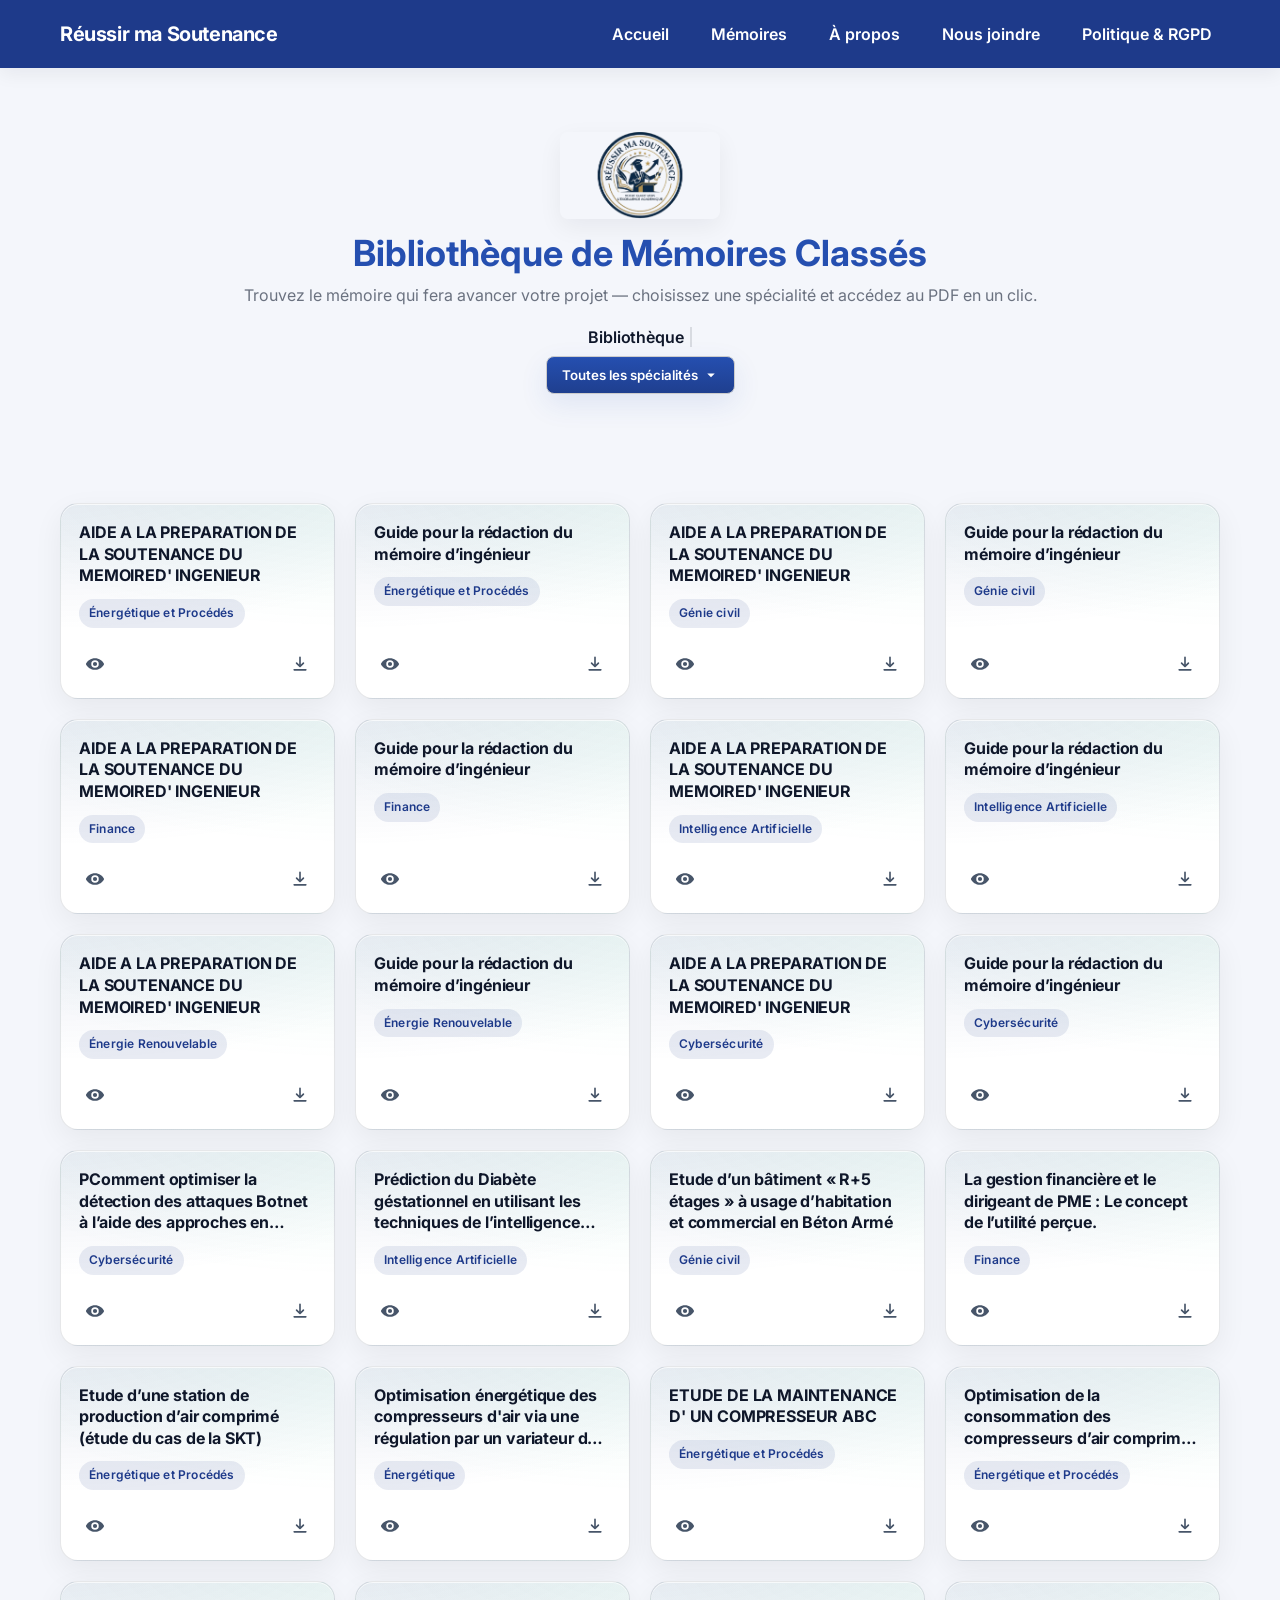
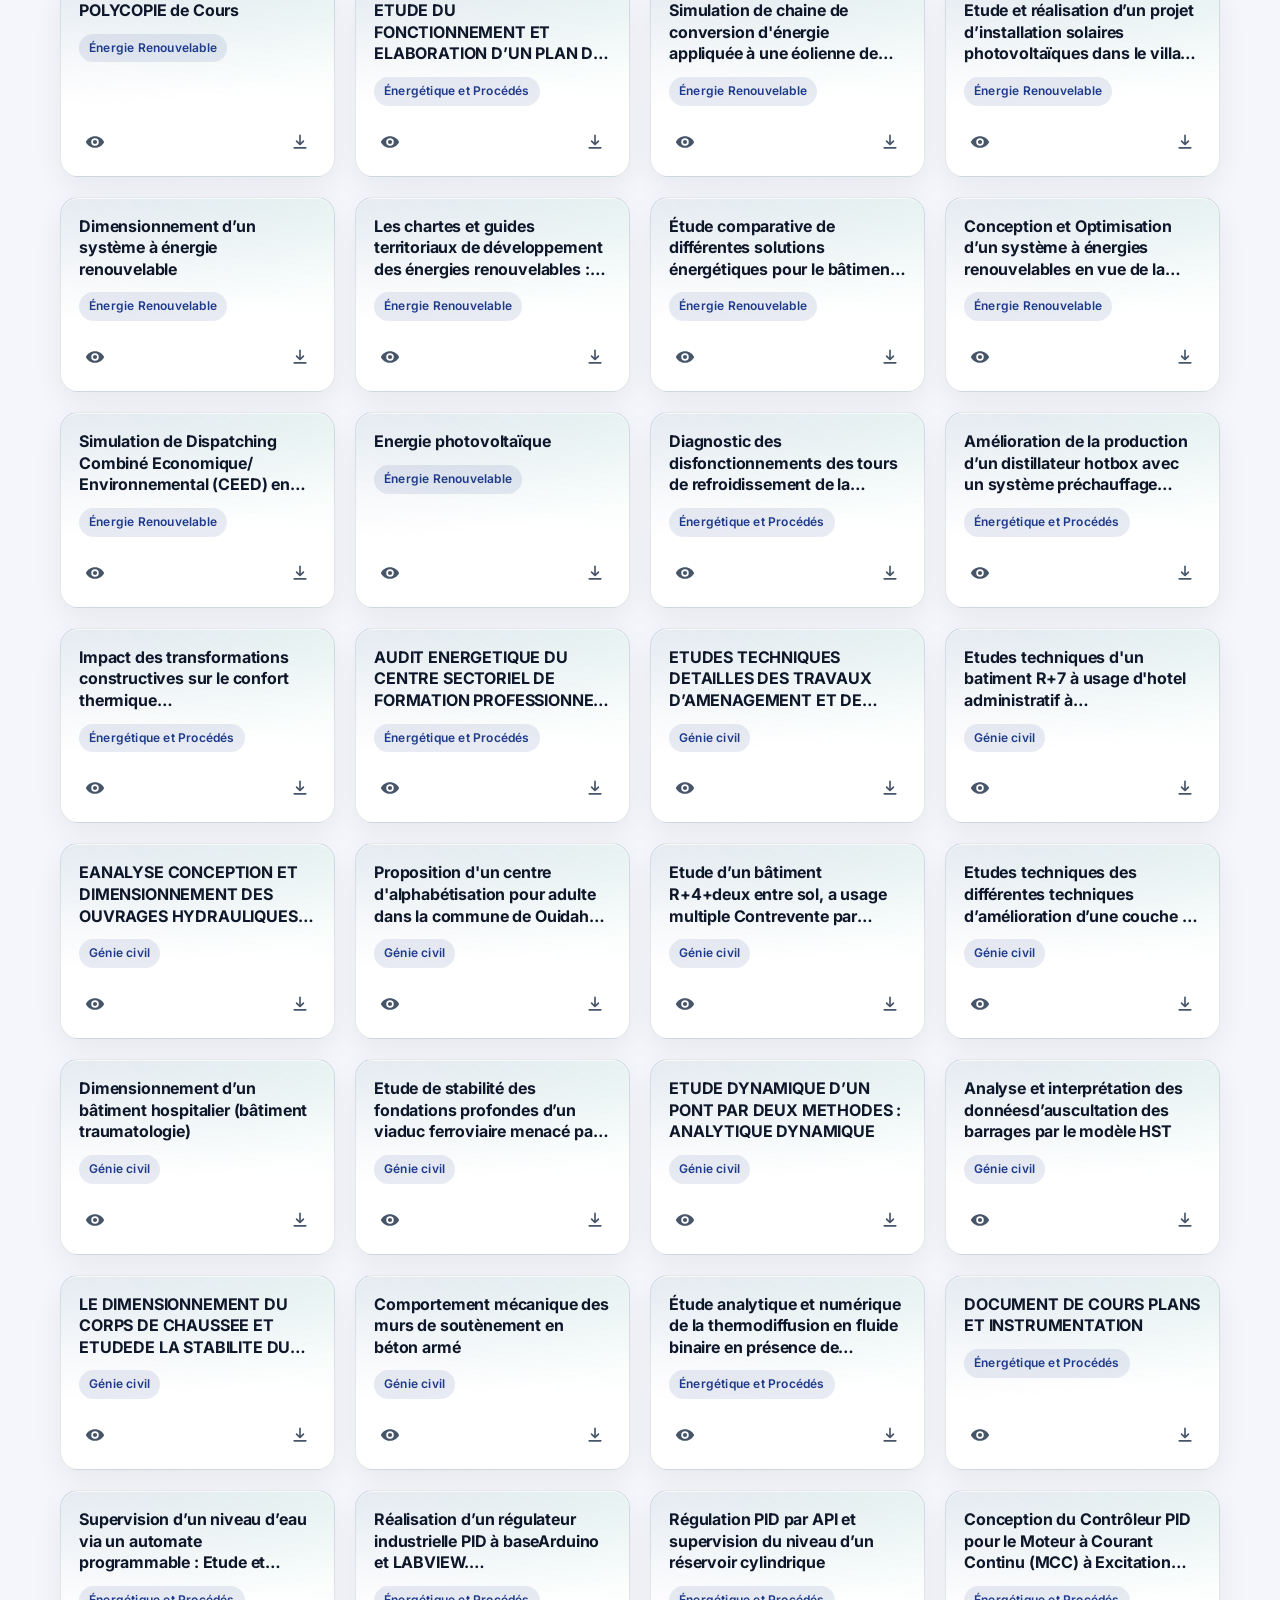
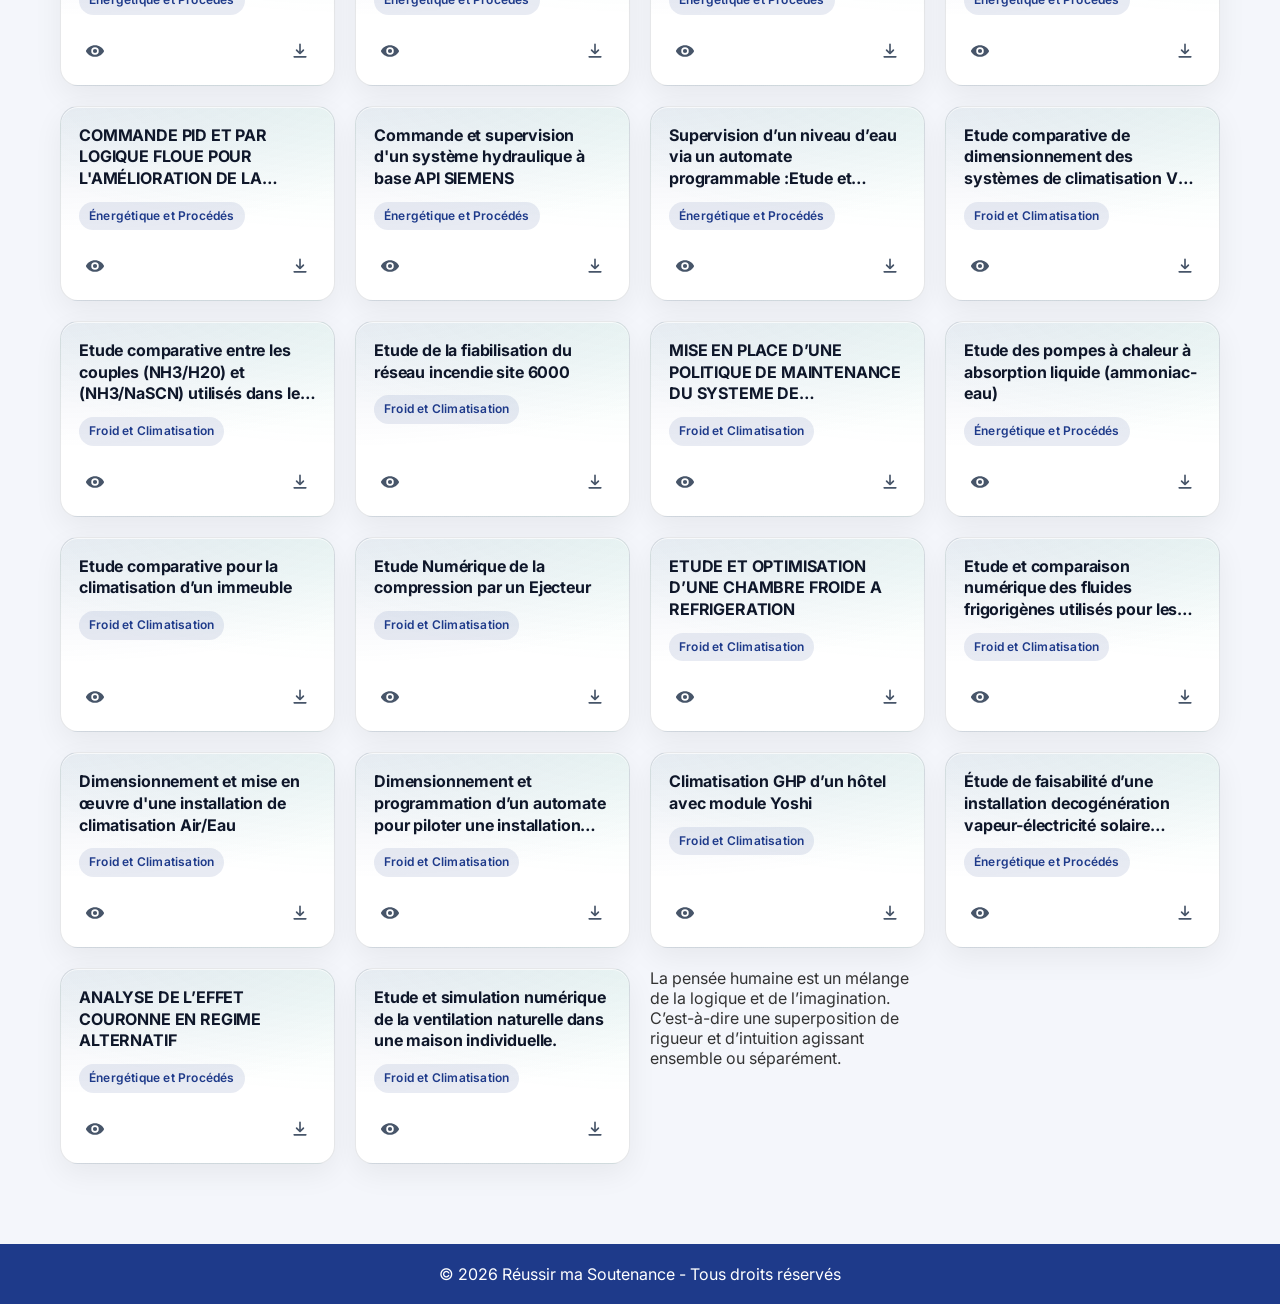
==== commit aabc8460: "Add files via upload" ====
--- a/index.html
+++ b/index.html
@@ -1,33 +1,23 @@
 <!DOCTYPE html>
 <html lang="fr">
-<head>
-    <meta charset="UTF-8">
+  <head>
+    <meta charset="utf-8">
     <meta name="viewport" content="width=device-width, initial-scale=1">
-    <meta name="description" content="Réussir ma Soutenance — bibliothèque en ligne de mémoires, guides et ressources pour préparer votre soutenance. Parcourez, consultez et téléchargez des mémoires classés par spécialité.">
-    <!-- Open Graph -->
-    <meta property="og:title" content="Réussir Ma Soutenance">
-    <meta property="og:description" content="Bibliothèque en ligne de mémoires et ressources pour préparer votre soutenance. Consultez et téléchargez des mémoires par spécialité.">
-    <meta property="og:image" content="logo.png">
-    <meta property="og:url" content="./">
-    <meta property="og:type" content="website">
-    <meta property="og:site_name" content="Réussir ma Soutenance">
-    <!-- Twitter Card -->
-    <meta name="twitter:card" content="summary_large_image">
-    <meta name="twitter:title" content="Réussir ma Soutenance">
-    <meta name="twitter:description" content="Bibliothèque en ligne de mémoires : trouvez, consultez et téléchargez des mémoires par spécialité.">
-    <meta name="twitter:image" content="logo.png">
-    <title> Réussir ma Soutenance</title>
-    <link rel="preconnect" href="https://fonts.googleapis.com">
-    <!DOCTYPE html>
-    <html lang="fr">
-      <head>
-        <meta charset="utf-8">
-        <meta http-equiv="refresh" content="0; url=accueil.html">
-        <meta name="viewport" content="width=device-width, initial-scale=1">
-        <title>Réussir ma Soutenance — Redirection</title>
-        <link rel="icon" href="logo.png">
-      </head>
-      <body>
-        <p>Redirection vers <a href="accueil.html">Accueil</a> — si la redirection échoue, cliquez sur le lien.</p>
-      </body>
-    </html>+    <title>Réussir ma Soutenance</title>
+    <link rel="icon" href="logo.png">
+    <script>
+      // Immediate redirect without showing visible text; use replace to avoid polluting history
+      try {
+        window.location.replace('accueil.html');
+      } catch (e) {
+        // fallback: set location
+        window.location.href = 'accueil.html';
+      }
+    </script>
+  </head>
+  <body>
+    <noscript>
+      <p>JavaScript désactivé — <a href="accueil.html">Aller à l'accueil</a></p>
+    </noscript>
+  </body>
+</html>
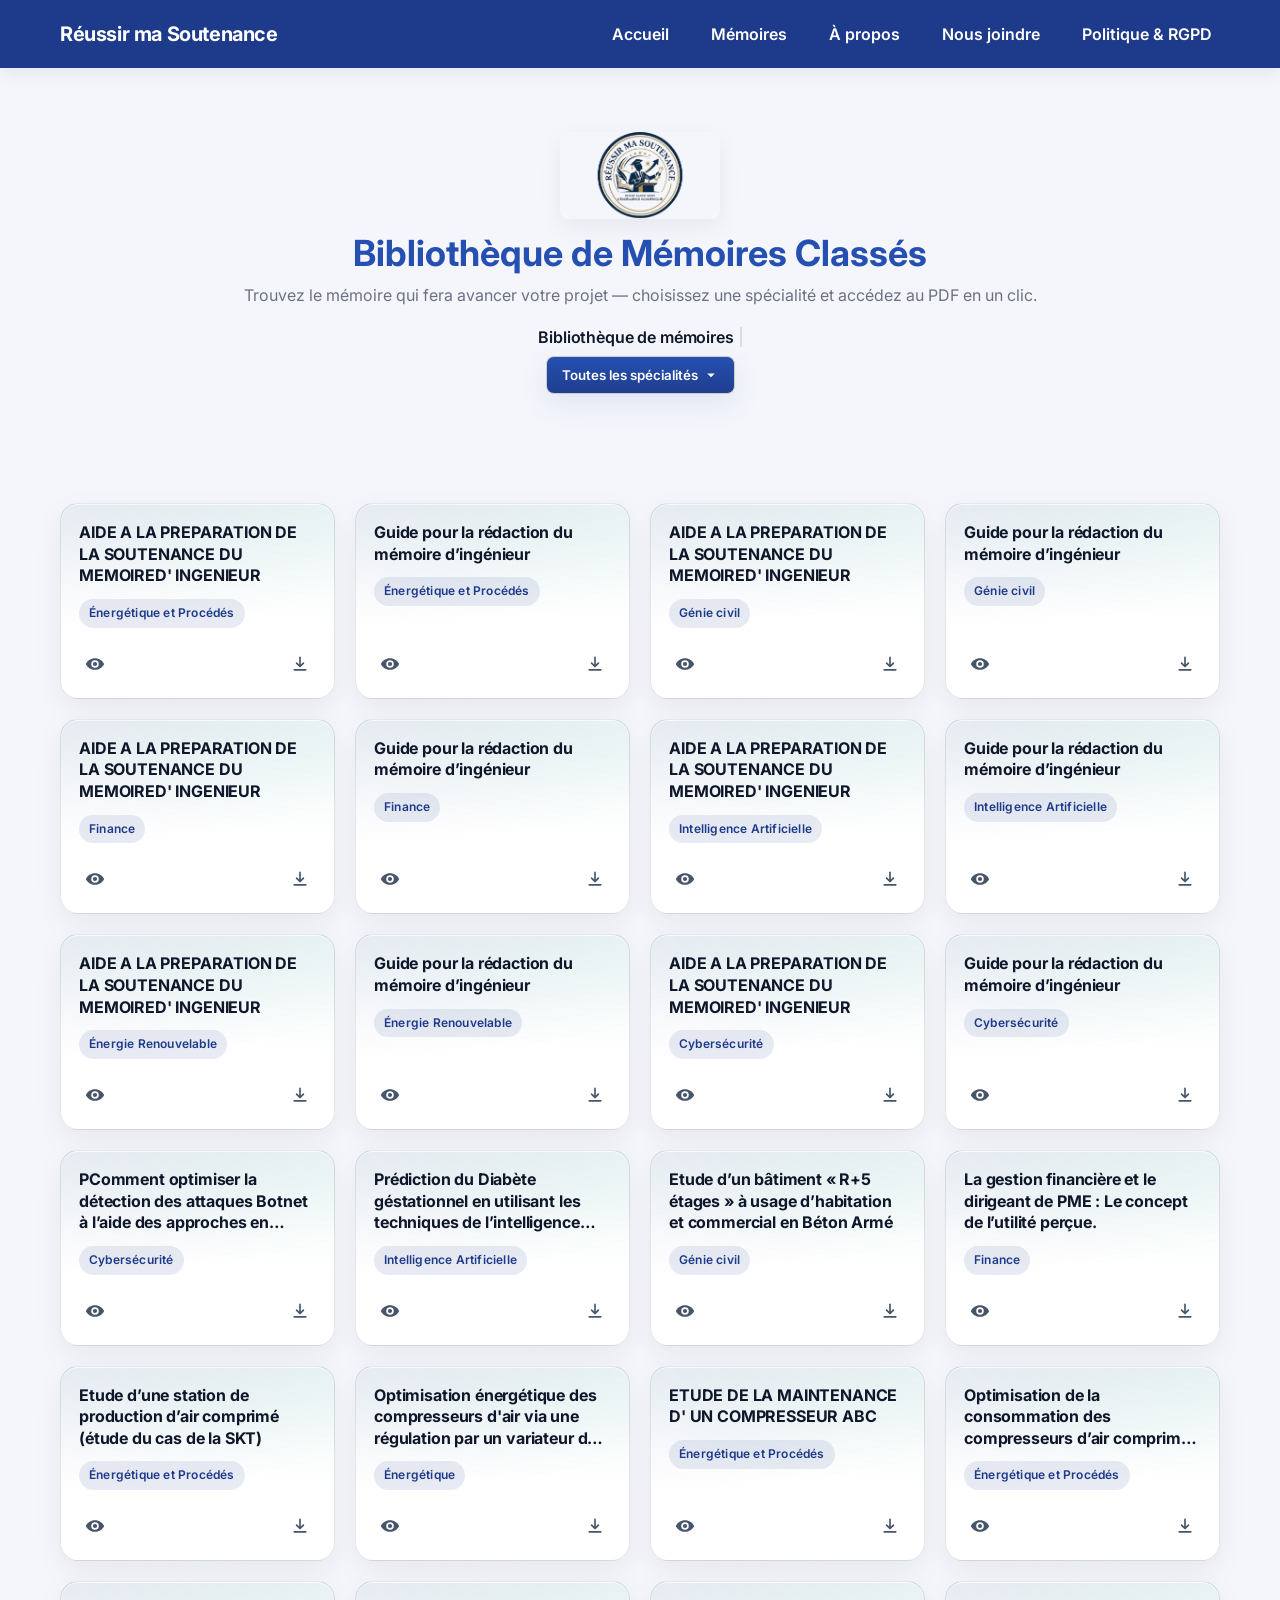
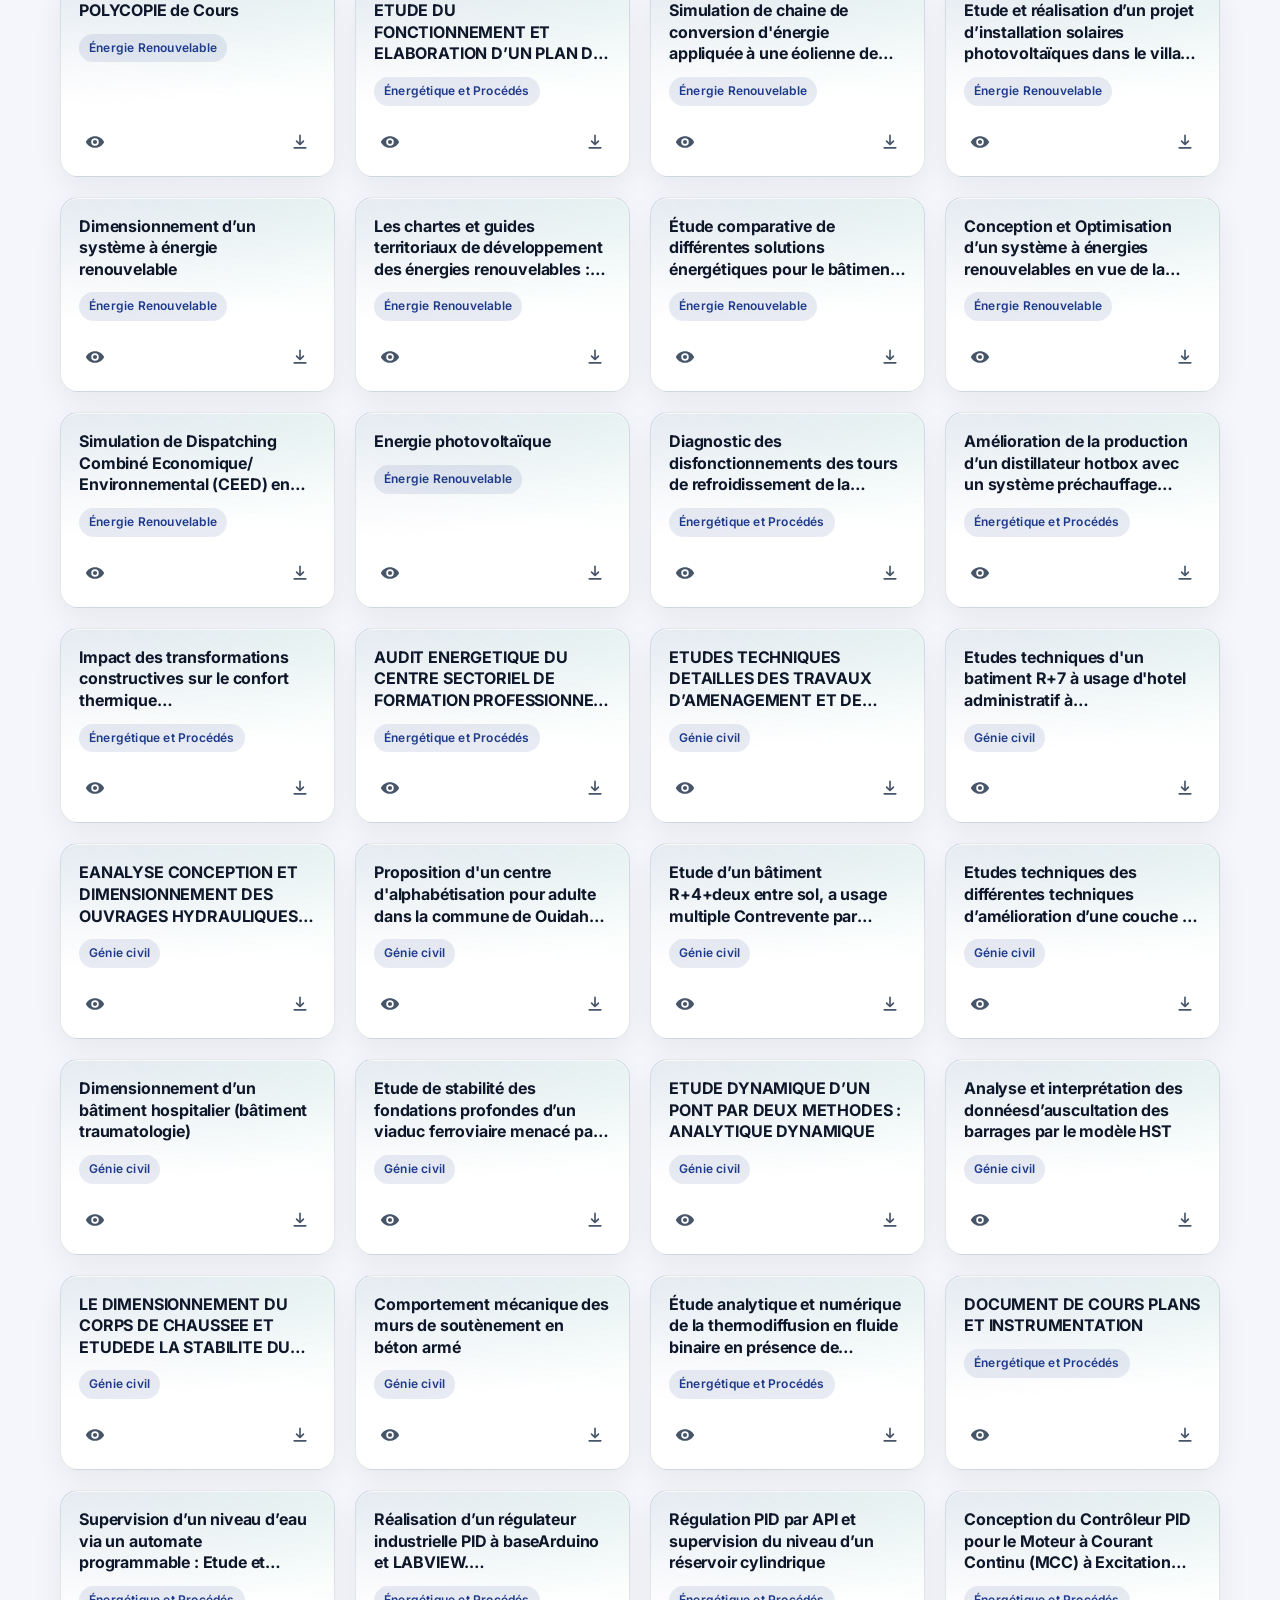
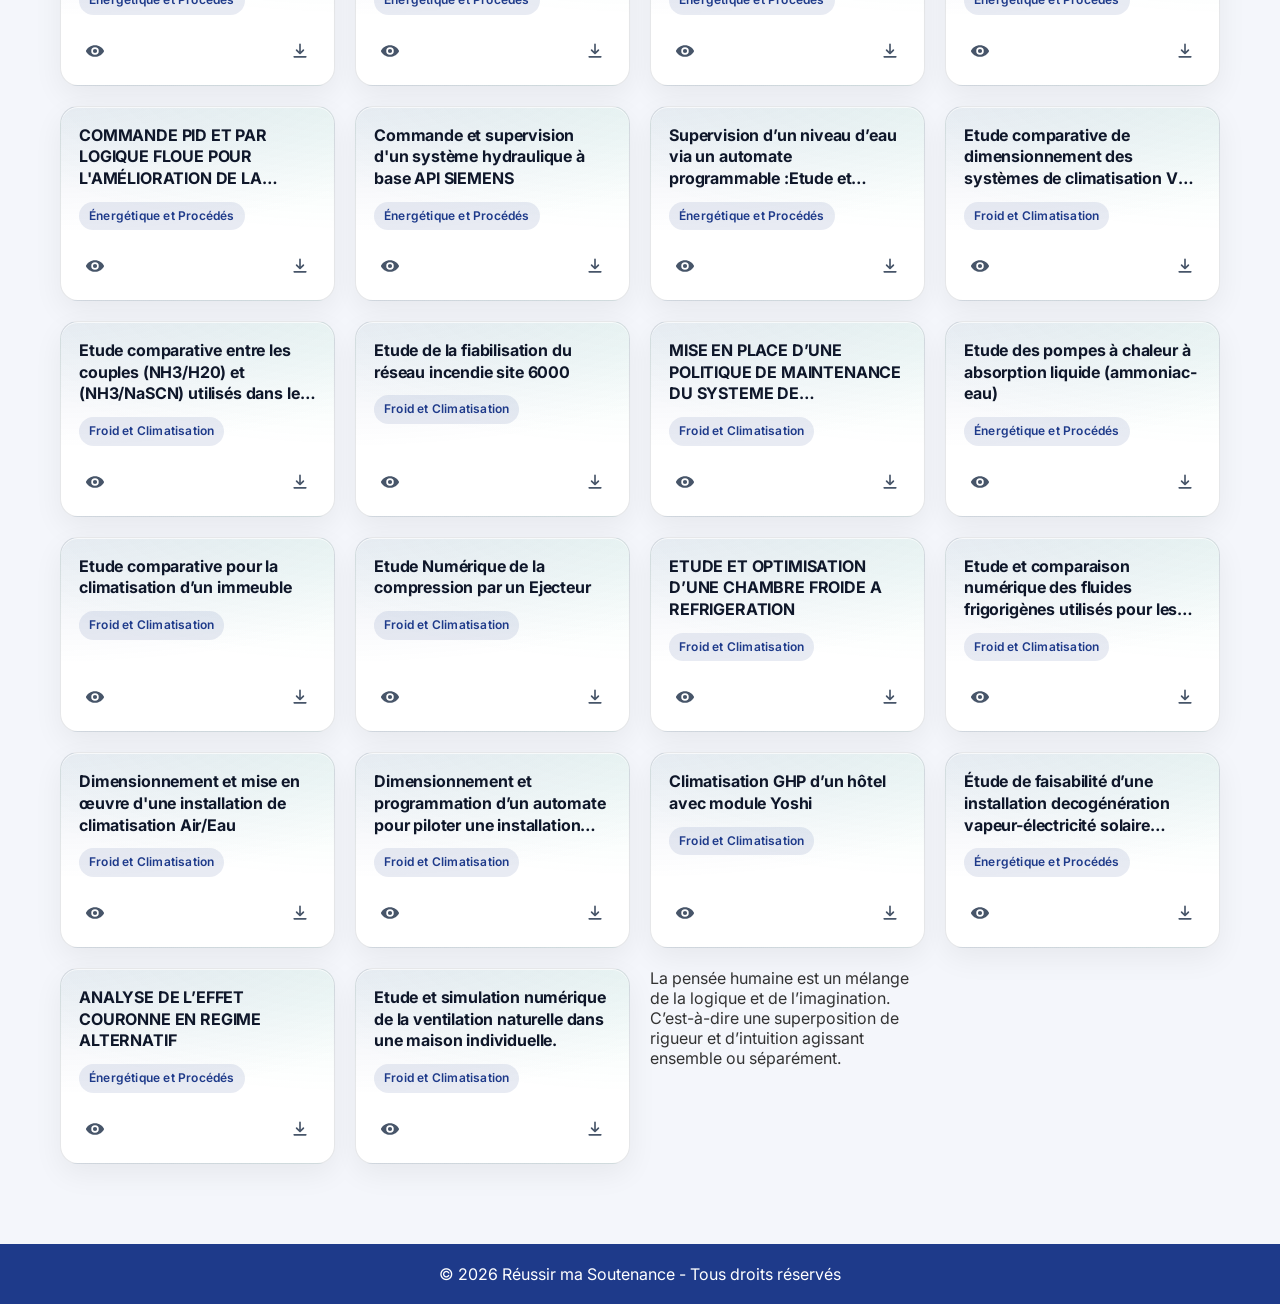
==== commit 0cf5fe67: "Add files via upload" ====
--- a/index.html
+++ b/index.html
@@ -3,6 +3,23 @@
   <head>
     <meta charset="utf-8">
     <meta name="viewport" content="width=device-width, initial-scale=1">
+    <meta name="description" content="Réussir ma Soutenance — bibliothèque en ligne de mémoires, guides et ressources pour préparer votre soutenance. Parcourez, consultez et téléchargez des mémoires classés par spécialité.">
+    <!-- Open Graph (restaurés pour les partages sur WhatsApp/Facebook/Twitter) -->
+    <meta property="og:title" content="Réussir Ma Soutenance">
+    <meta property="og:description" content="Bibliothèque en ligne de mémoires et ressources pour préparer votre soutenance. Consultez et téléchargez des mémoires par spécialité.">
+    <meta property="og:image" content="logo.png">
+    <meta property="og:image:secure_url" content="logo.png">
+    <meta property="og:image:type" content="image/png">
+    <meta property="og:image:width" content="1200">
+    <meta property="og:image:height" content="630">
+    <meta property="og:url" content="./">
+    <meta property="og:type" content="website">
+    <meta property="og:site_name" content="Réussir ma Soutenance">
+    <!-- Twitter Card -->
+    <meta name="twitter:card" content="summary_large_image">
+    <meta name="twitter:title" content="Réussir ma Soutenance">
+    <meta name="twitter:description" content="Bibliothèque en ligne de mémoires : trouvez, consultez et téléchargez des mémoires par spécialité.">
+    <meta name="twitter:image" content="logo.png">
     <title>Réussir ma Soutenance</title>
     <link rel="icon" href="logo.png">
     <script>
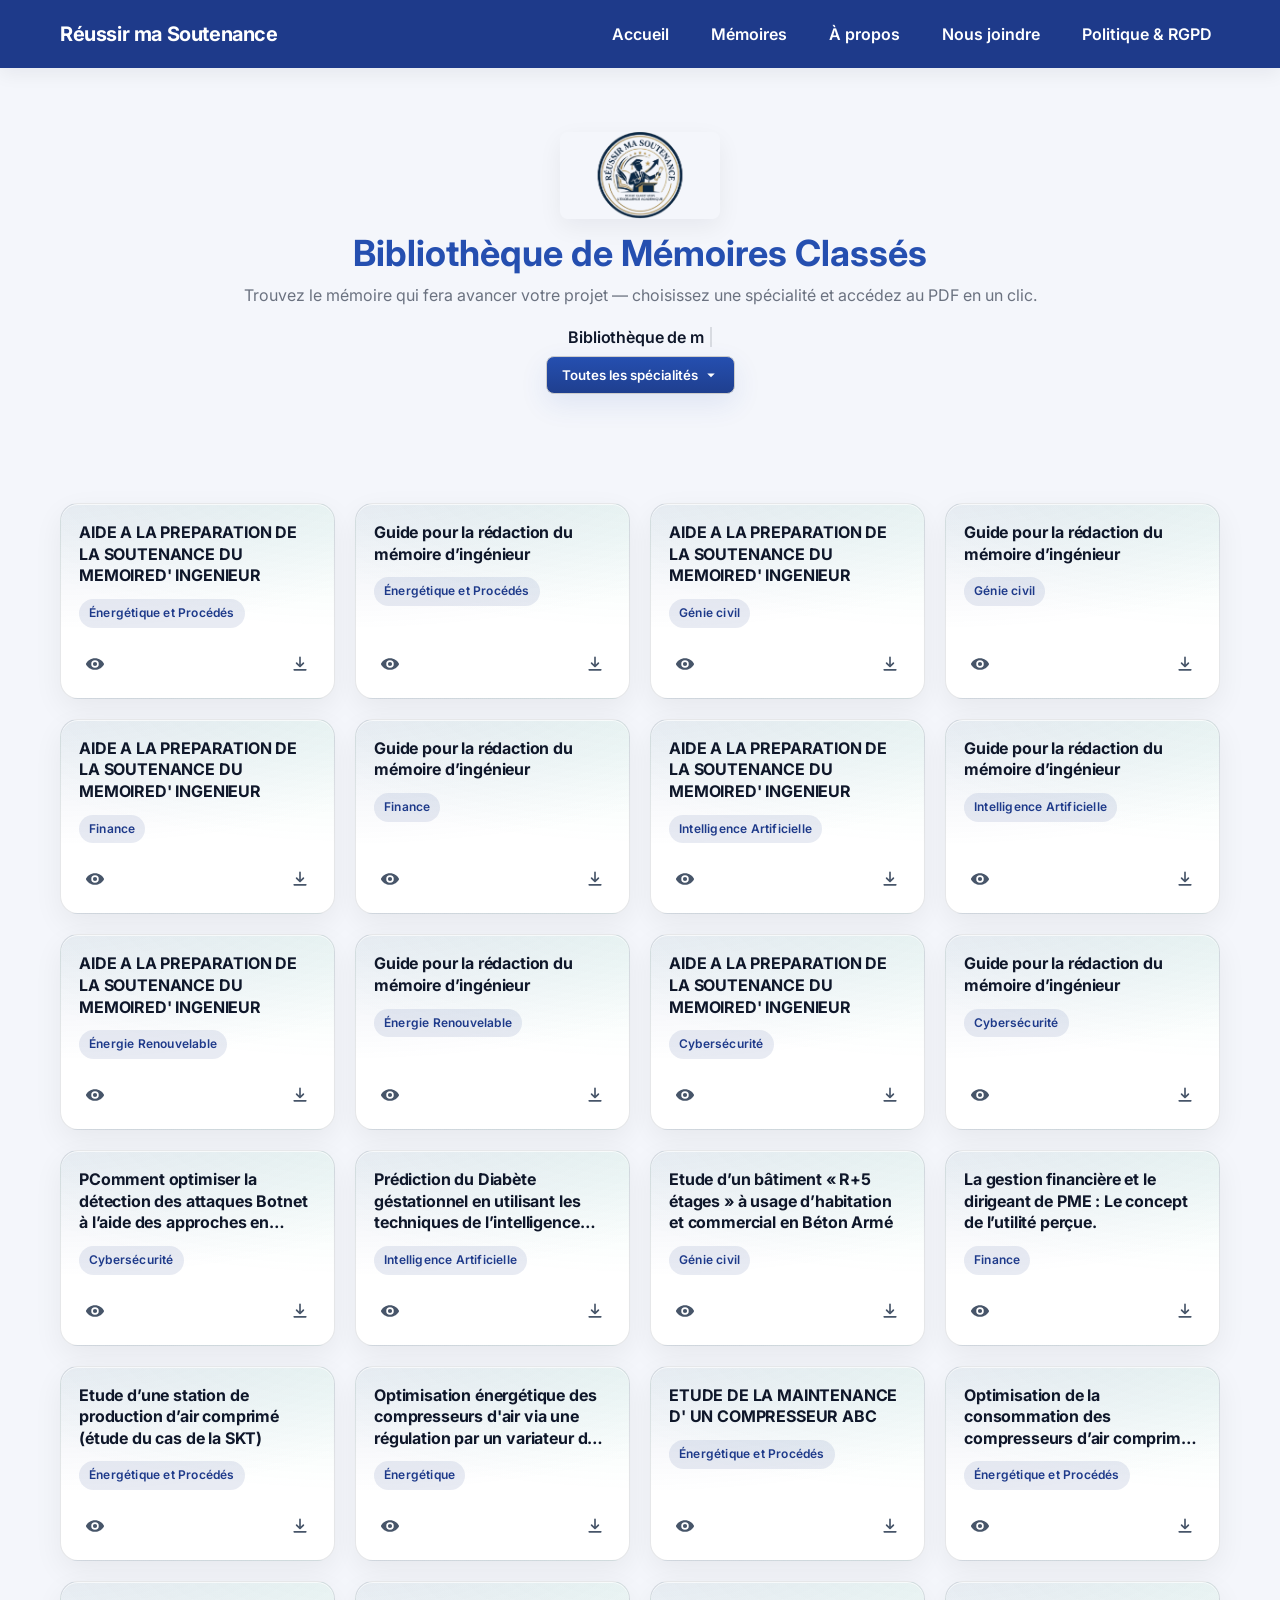
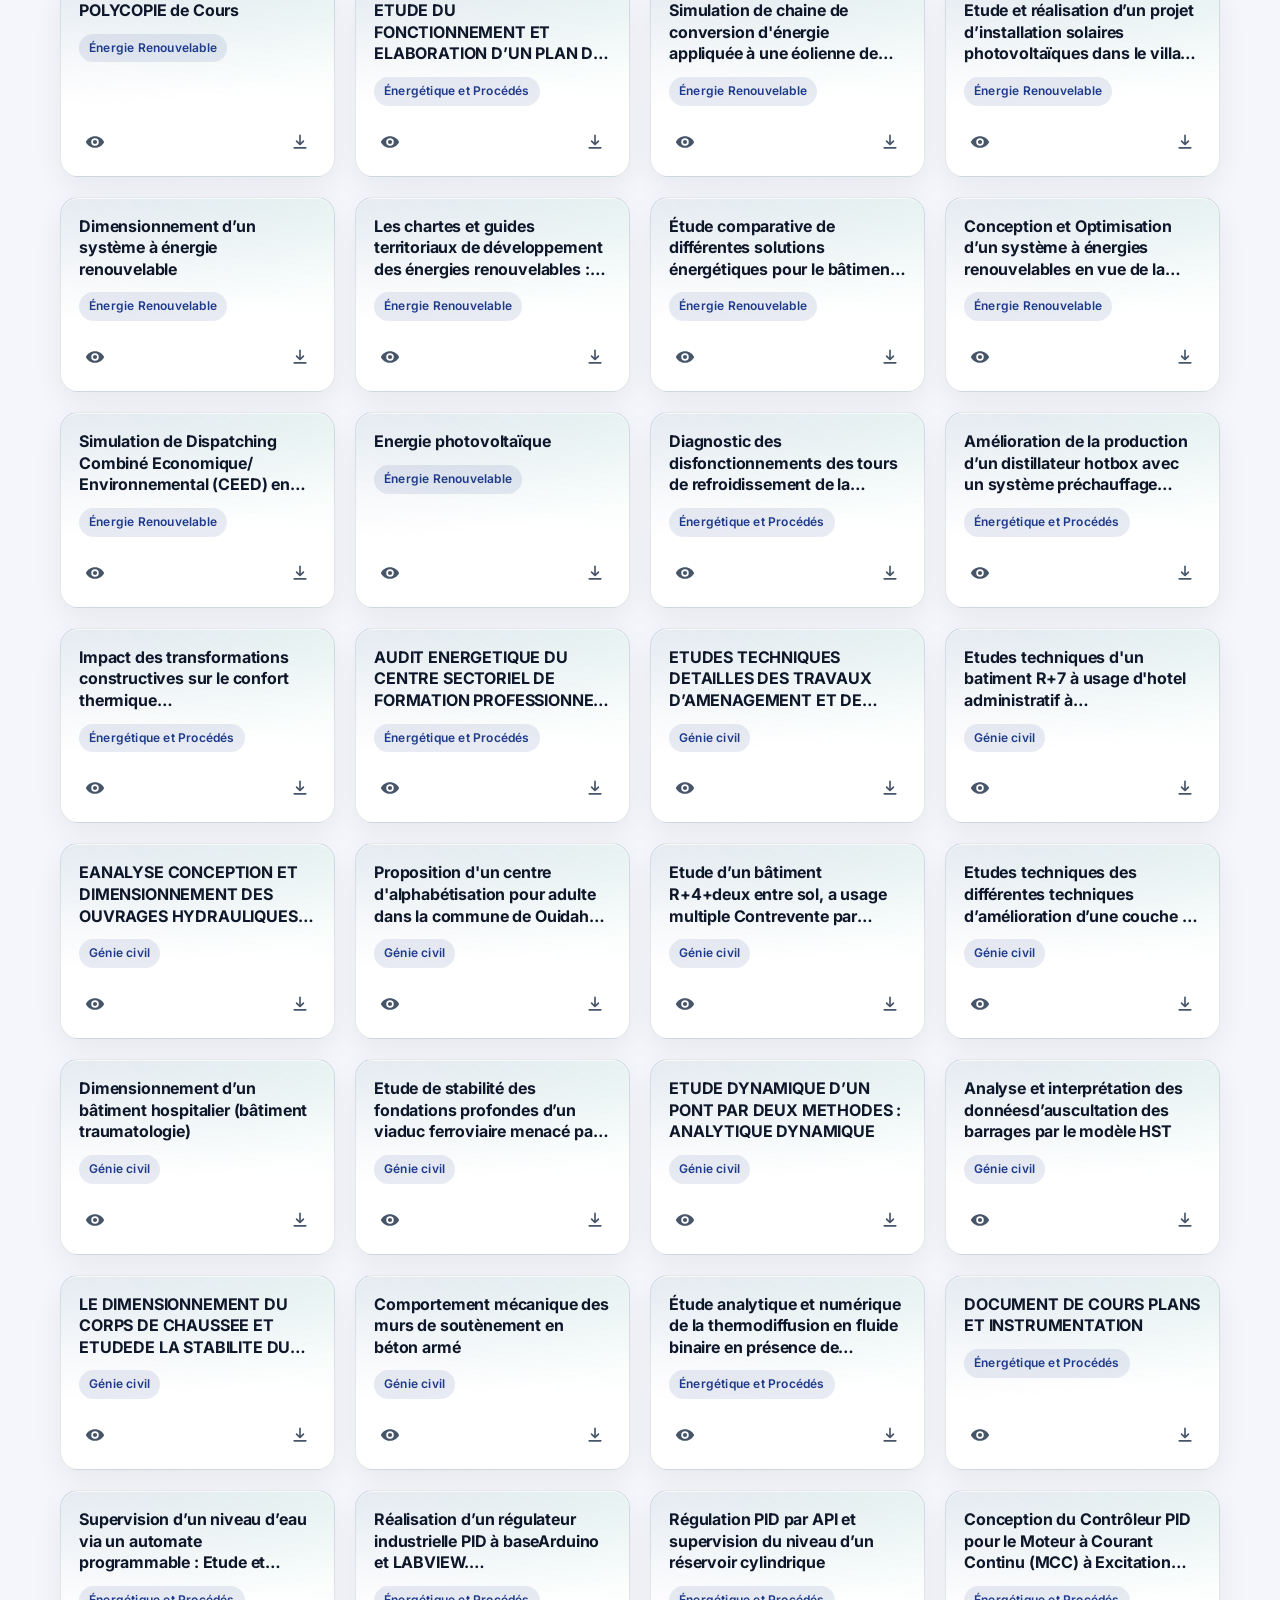
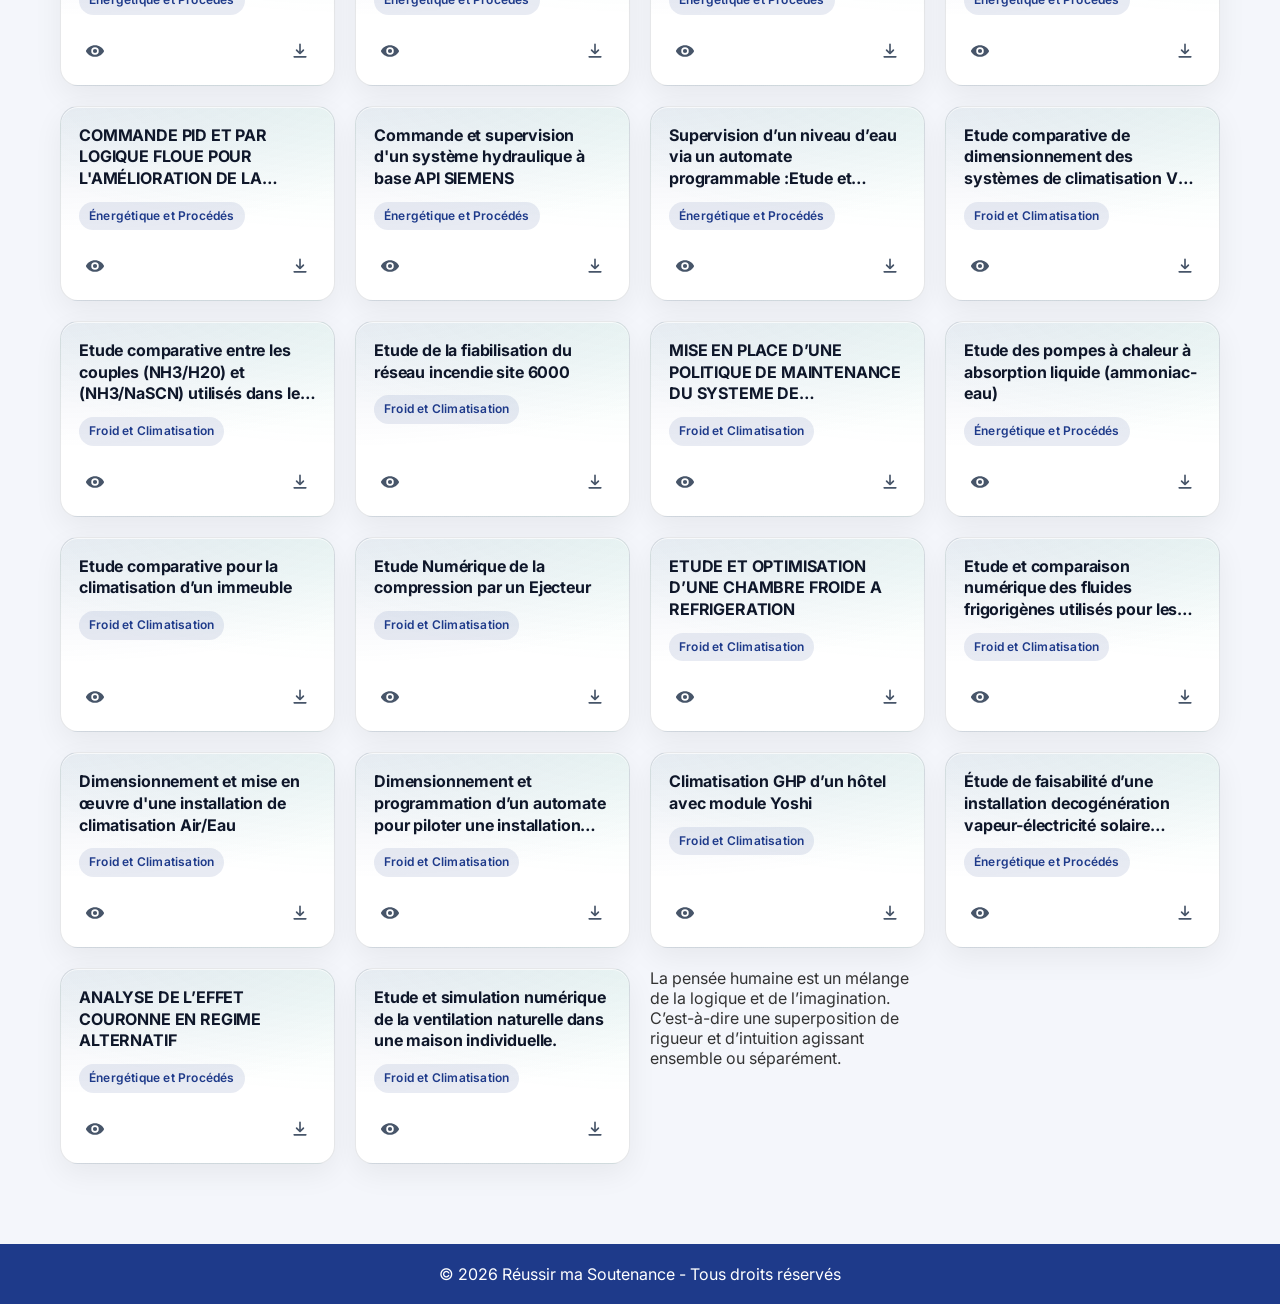
==== commit 4bd193a1: "Add files via upload" ====
--- a/index.html
+++ b/index.html
@@ -7,21 +7,21 @@
     <!-- Open Graph (restaurés pour les partages sur WhatsApp/Facebook/Twitter) -->
     <meta property="og:title" content="Réussir Ma Soutenance">
     <meta property="og:description" content="Bibliothèque en ligne de mémoires et ressources pour préparer votre soutenance. Consultez et téléchargez des mémoires par spécialité.">
-    <meta property="og:image" content="logo.png">
-    <meta property="og:image:secure_url" content="logo.png">
+    <meta property="og:image" content="https://beninboostdigitalservice.github.io/biblio-memo/logo.png">
+    <meta property="og:image:secure_url" content="https://beninboostdigitalservice.github.io/biblio-memo/logo.png">
     <meta property="og:image:type" content="image/png">
     <meta property="og:image:width" content="1200">
     <meta property="og:image:height" content="630">
-    <meta property="og:url" content="./">
+    <meta property="og:url" content="https://beninboostdigitalservice.github.io/biblio-memo/accueil.html">
     <meta property="og:type" content="website">
     <meta property="og:site_name" content="Réussir ma Soutenance">
     <!-- Twitter Card -->
     <meta name="twitter:card" content="summary_large_image">
     <meta name="twitter:title" content="Réussir ma Soutenance">
     <meta name="twitter:description" content="Bibliothèque en ligne de mémoires : trouvez, consultez et téléchargez des mémoires par spécialité.">
-    <meta name="twitter:image" content="logo.png">
+    <meta name="twitter:image" content="https://beninboostdigitalservice.github.io/biblio-memo/logo.png">
     <title>Réussir ma Soutenance</title>
-    <link rel="icon" href="logo.png">
+    <link rel="icon" href="https://beninboostdigitalservice.github.io/biblio-memo/logo.png">
     <script>
       // Immediate redirect without showing visible text; use replace to avoid polluting history
       try {
